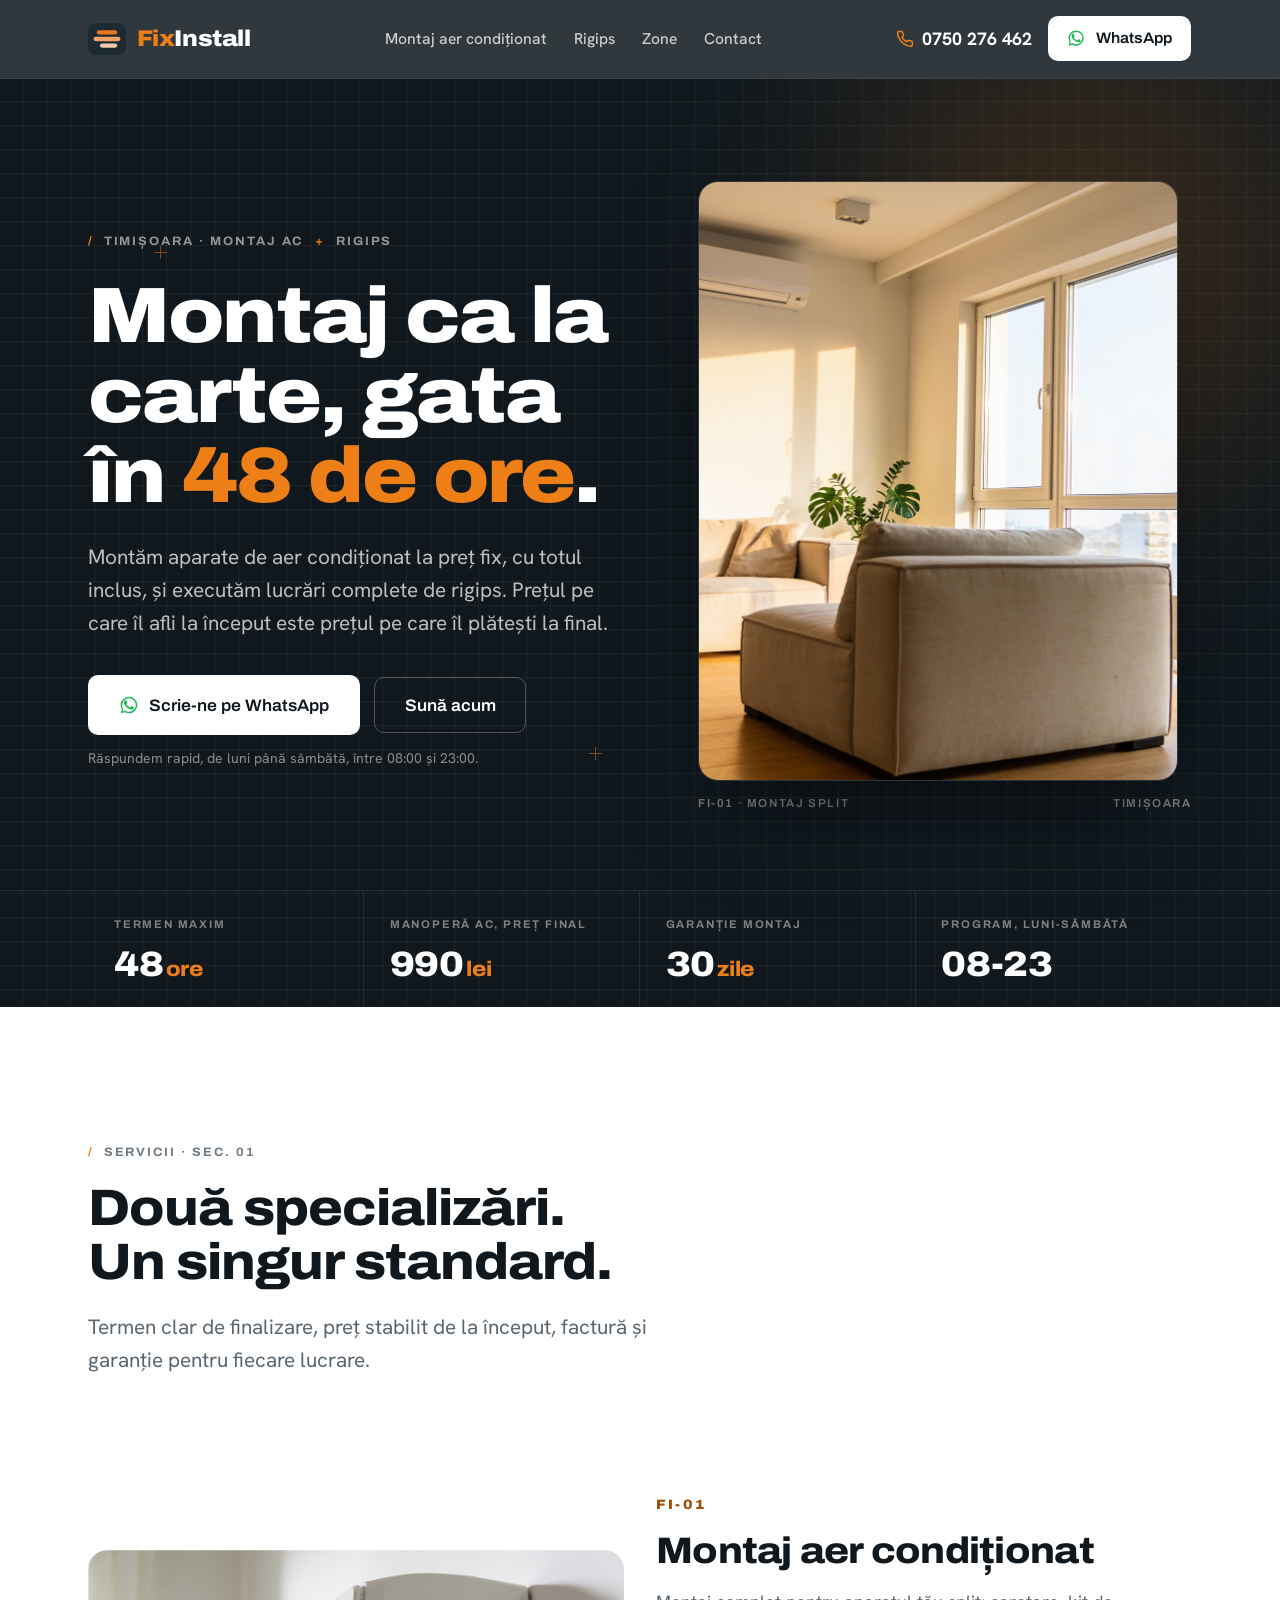
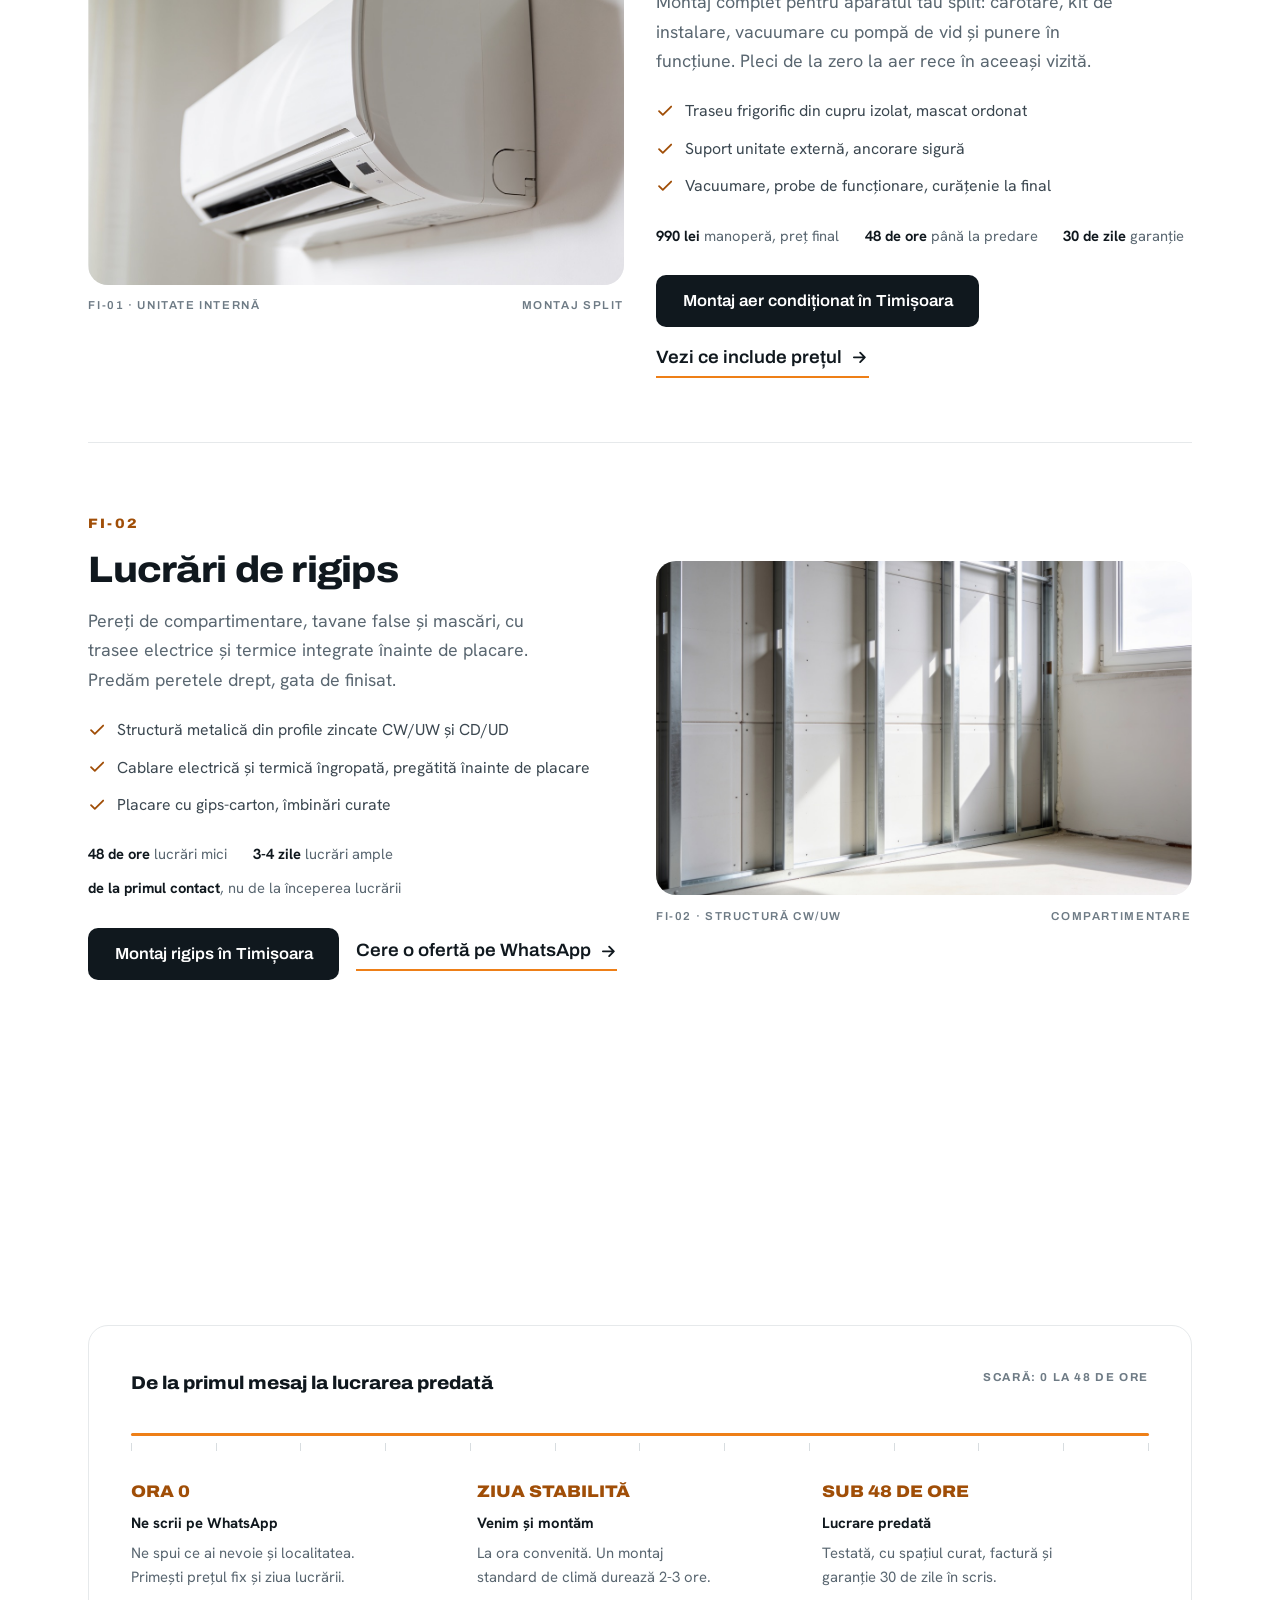
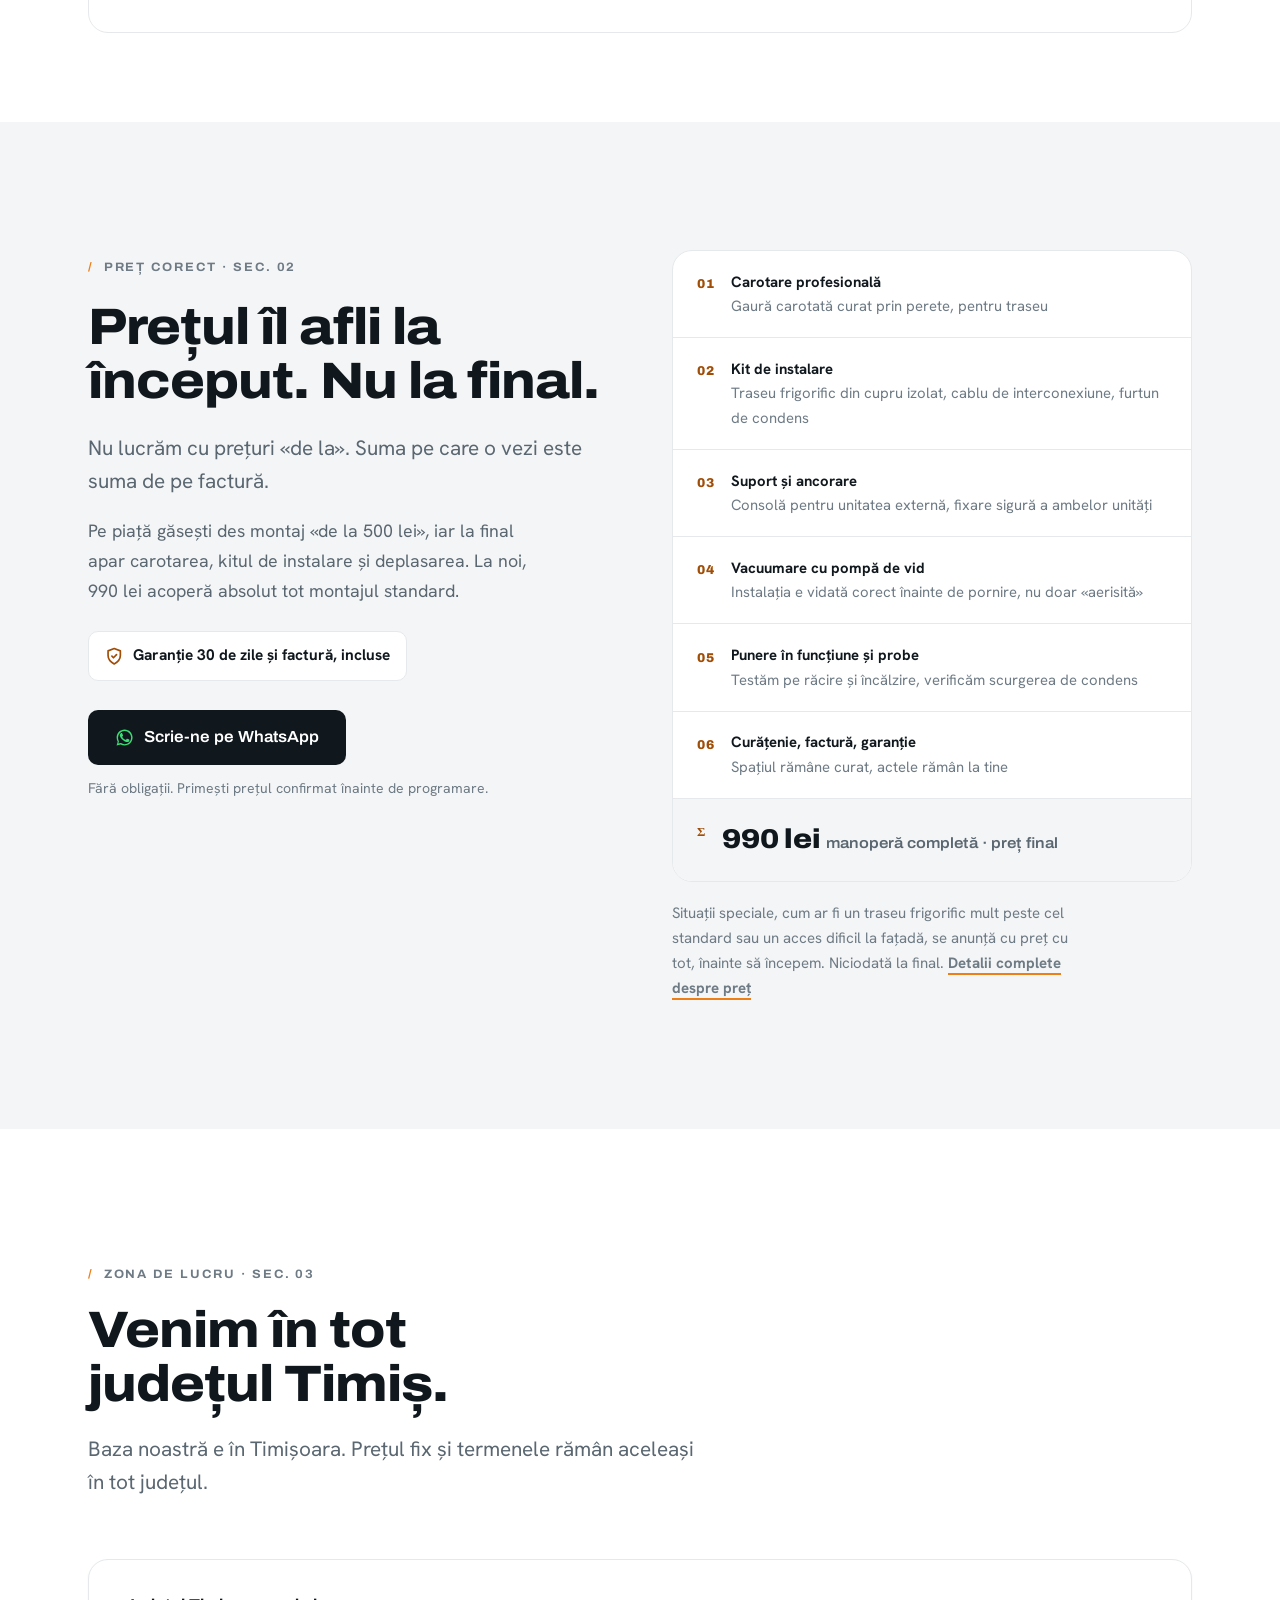
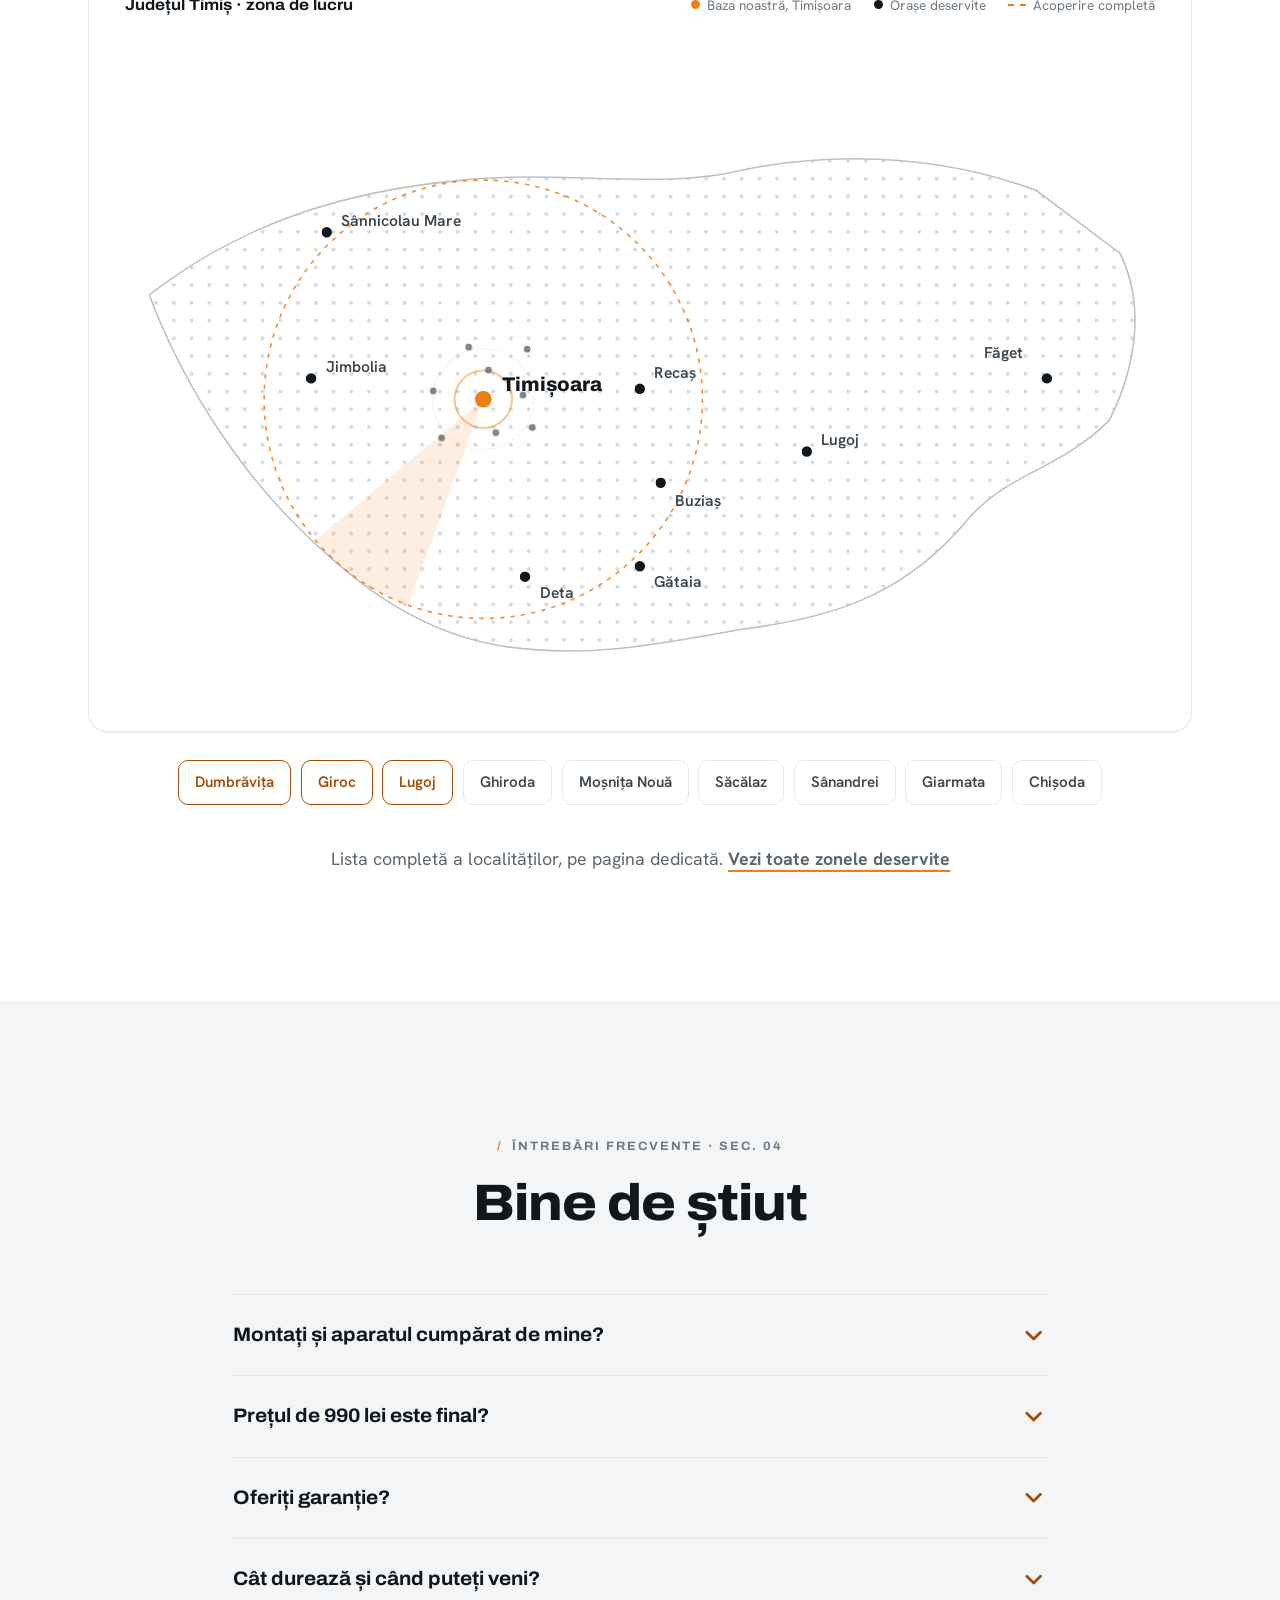
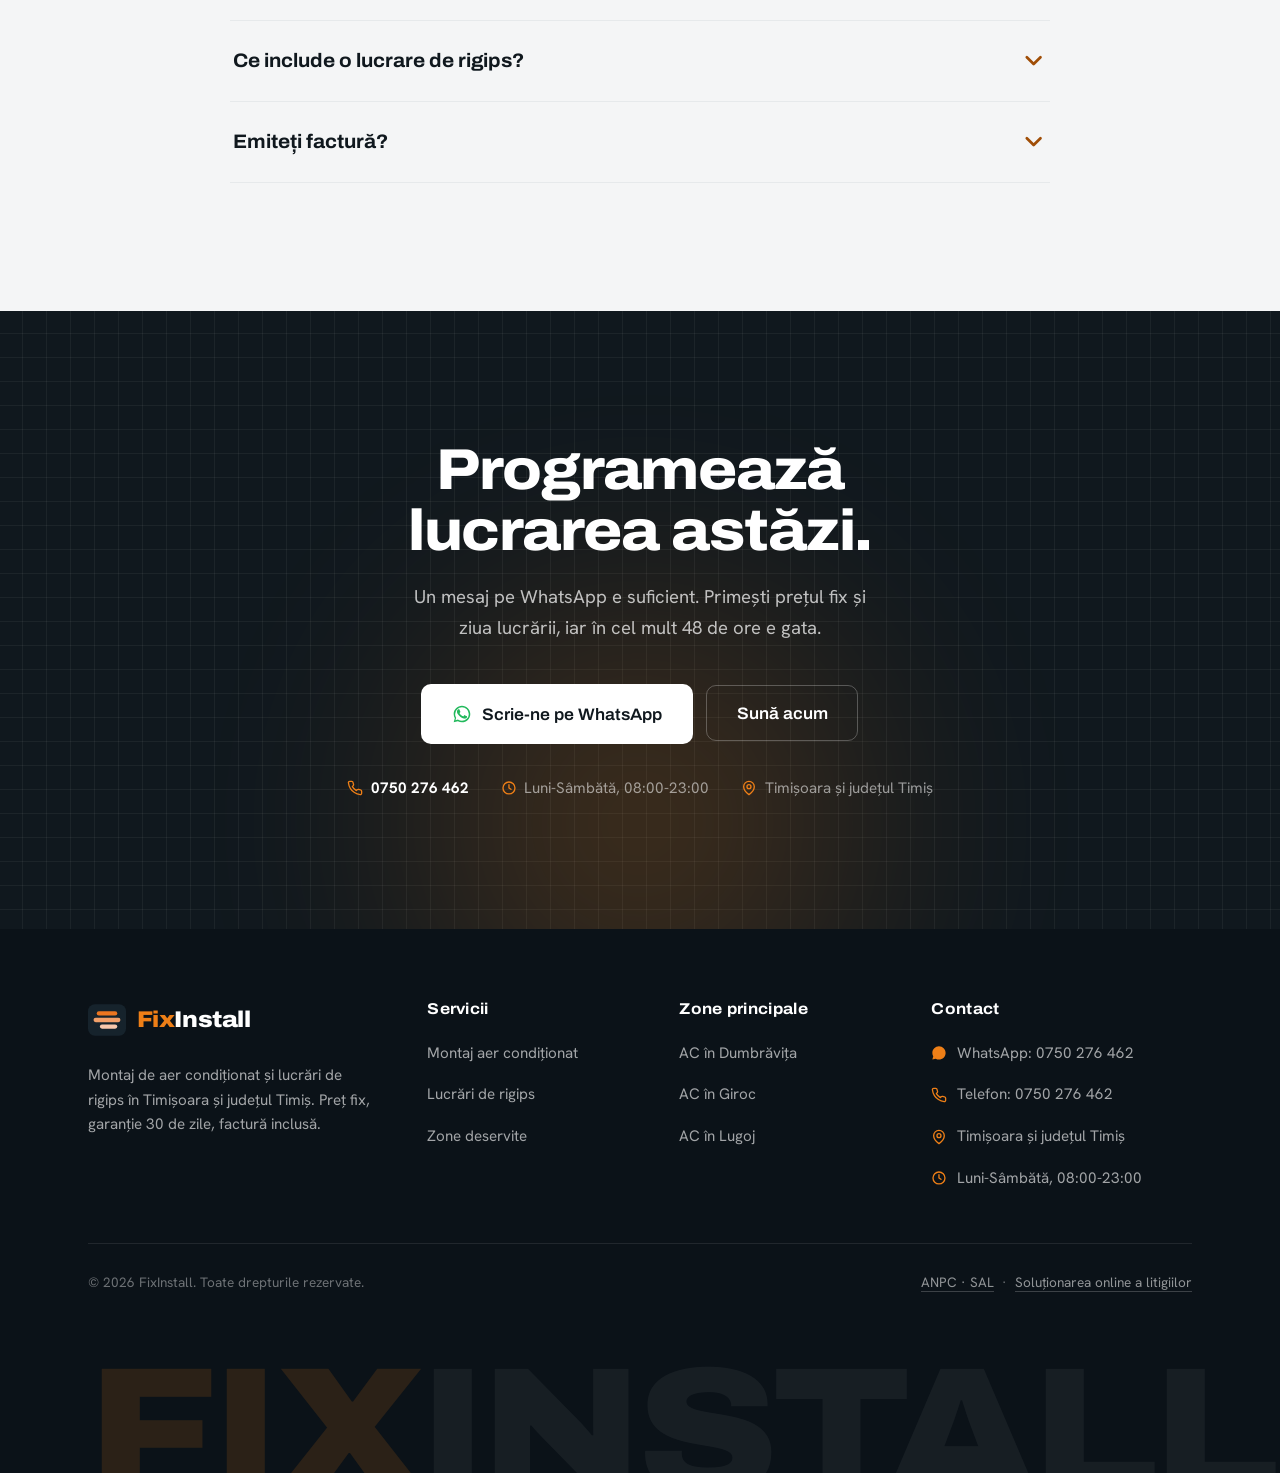
==== index.html @ 9a422647 "FixInstall: site complet multi-pagină Montaj aer condiționat și rigips în Timișoara și județul Timiș" ====
<!doctype html>
<html lang="ro">
<head>
<meta charset="utf-8">
<meta name="viewport" content="width=device-width, initial-scale=1">
<title>FixInstall | Montaj Aer Condiționat și Rigips în Timișoara</title>
<meta name="description" content="FixInstall montează aer condiționat la preț fix de 990 lei, totul inclus, și execută lucrări de rigips în Timișoara și județul Timiș. Lucrare finalizată în 48 de ore, garanție 30 de zile. Scrie-ne pe WhatsApp.">
<meta name="theme-color" content="#10181e">
<link rel="canonical" href="https://fixinstall.ro/">

<meta property="og:type" content="website">
<meta property="og:locale" content="ro_RO">
<meta property="og:site_name" content="FixInstall">
<meta property="og:url" content="https://fixinstall.ro/">
<meta property="og:title" content="Montaj aer condiționat și rigips în Timișoara | Preț fix, gata în 48h">
<meta property="og:description" content="Preț fix fără surprize. Lucrare finalizată în 48 de ore de la primul mesaj. Garanție 30 de zile la montaj, factură inclusă.">
<meta property="og:image" content="https://fixinstall.ro/assets/og.jpg">
<meta property="og:image:width" content="1200">
<meta property="og:image:height" content="630">
<meta name="twitter:card" content="summary_large_image">
<meta name="twitter:image" content="https://fixinstall.ro/assets/og.jpg">

<link rel="icon" href="data:image/svg+xml,%3Csvg xmlns='http://www.w3.org/2000/svg' viewBox='0 0 48 48'%3E%3Crect width='48' height='48' rx='11' fill='%23112028'/%3E%3Crect x='11' y='13' width='26' height='5.6' rx='2.8' fill='%23ec7620'/%3E%3Crect x='7' y='21.2' width='34' height='5.6' rx='2.8' fill='%23f2a06a'/%3E%3Crect x='15' y='29.4' width='22' height='5.6' rx='2.8' fill='%23f8c8ac'/%3E%3C/svg%3E">
<link rel="preconnect" href="https://fonts.googleapis.com">
<link rel="preconnect" href="https://fonts.gstatic.com" crossorigin>
<link href="https://fonts.googleapis.com/css2?family=Archivo:wdth,wght@75..125,400..900&family=Hanken+Grotesk:wght@400;500;600;700&display=swap" rel="stylesheet">
<link rel="stylesheet" href="assets/site.css">
<script type="speculationrules">{"prerender":[{"where":{"href_matches":"/*"},"eagerness":"moderate"}]}</script>
</head>
<body>
<a class="skip" href="#main">Sari la conținut</a>

<header class="header on-dark">
  <div class="wrap nav">
    <a class="brand" href="index.html" aria-label="FixInstall, acasă">
      <svg class="mark" viewBox="0 0 48 40" aria-hidden="true"><rect width="48" height="40" rx="9" fill="#1c2a33"/><rect x="11" y="9" width="26" height="5.4" rx="2.7" fill="#ec7620"/><rect x="7" y="17.3" width="34" height="5.4" rx="2.7" fill="#f2a06a"/><rect x="15" y="25.6" width="22" height="5.4" rx="2.7" fill="#f8c8ac"/></svg>
      <span class="word"><span class="fix">Fix</span><span class="install">Install</span></span>
    </a>
    <nav class="nav-links" aria-label="Navigare principală">
      <a href="montaj-aer-conditionat-timisoara.html">Montaj aer condiționat</a>
      <a href="montaj-rigips-timisoara.html">Rigips</a>
      <a href="zone-deservite.html">Zone</a>
      <a href="contact.html">Contact</a>
    </nav>
    <div class="nav-right">
      <a class="nav-phone" href="tel:+40750276462">
        <svg viewBox="0 0 24 24" fill="none" stroke="currentColor" stroke-width="2" stroke-linecap="round" stroke-linejoin="round" aria-hidden="true"><path d="M22 16.92v3a2 2 0 0 1-2.18 2 19.79 19.79 0 0 1-8.63-3.07 19.5 19.5 0 0 1-6-6 19.79 19.79 0 0 1-3.07-8.67A2 2 0 0 1 4.11 2h3a2 2 0 0 1 2 1.72c.13.96.37 1.9.7 2.81a2 2 0 0 1-.45 2.11L8.09 9.91a16 16 0 0 0 6 6l1.27-1.27a2 2 0 0 1 2.11-.45c.9.33 1.85.57 2.81.7A2 2 0 0 1 22 16.92z"/></svg>
        0750 276 462
      </a>
      <a class="btn btn--inv" href="https://wa.me/40750276462?text=Bun%C4%83%20ziua%21%20A%C8%99%20dori%20o%20programare%20pentru%20un%20montaj." target="_blank" rel="noopener">
        <svg class="wa-ic" viewBox="0 0 24 24" fill="currentColor" aria-hidden="true"><path d="M17.5 14.4c-.3-.15-1.77-.87-2.04-.97-.27-.1-.47-.15-.67.15-.2.3-.77.96-.94 1.16-.17.2-.35.22-.65.07-.3-.15-1.26-.46-2.4-1.48-.9-.8-1.5-1.77-1.67-2.07-.17-.3-.02-.46.13-.61.13-.13.3-.35.45-.52.15-.17.2-.3.3-.5.1-.2.05-.37-.02-.52-.08-.15-.67-1.62-.92-2.22-.24-.58-.49-.5-.67-.51l-.57-.01c-.2 0-.52.07-.79.37-.27.3-1.04 1.02-1.04 2.48 0 1.46 1.07 2.88 1.22 3.08.15.2 2.1 3.2 5.08 4.49.71.3 1.26.49 1.69.63.71.22 1.36.19 1.87.12.57-.09 1.77-.72 2.02-1.42.25-.7.25-1.29.17-1.42-.07-.13-.27-.2-.57-.35z"/><path d="M12 2C6.48 2 2 6.48 2 12c0 1.85.5 3.58 1.38 5.07L2 22l5.05-1.33A9.96 9.96 0 0 0 12 22c5.52 0 10-4.48 10-10S17.52 2 12 2zm0 18.2c-1.66 0-3.2-.5-4.49-1.35l-.32-.2-2.99.78.8-2.92-.21-.34A8.16 8.16 0 0 1 3.8 12 8.2 8.2 0 1 1 12 20.2z"/></svg>
        WhatsApp
      </a>
      <button class="menu-btn" id="menuBtn" aria-label="Deschide meniul" aria-expanded="false" aria-controls="mobileMenu">
        <svg viewBox="0 0 24 24" fill="none" stroke="currentColor" stroke-width="2" stroke-linecap="round" aria-hidden="true"><path d="M3 6h18M3 12h18M3 18h18"/></svg>
      </button>
    </div>
  </div>
</header>

<div class="scrim" id="scrim"></div>
<aside class="mobile-menu on-dark" id="mobileMenu" aria-label="Meniu">
  <div class="mm-head">
    <span class="brand"><span class="word"><span class="fix">Fix</span><span class="install">Install</span></span></span>
    <button class="menu-btn" id="menuClose" aria-label="Închide meniul">
      <svg viewBox="0 0 24 24" fill="none" stroke="currentColor" stroke-width="2" stroke-linecap="round" aria-hidden="true"><path d="M18 6 6 18M6 6l12 12"/></svg>
    </button>
  </div>
  <a class="mm-link active" href="index.html">Acasă</a>
  <a class="mm-link" href="montaj-aer-conditionat-timisoara.html">Montaj aer condiționat</a>
  <a class="mm-link" href="montaj-rigips-timisoara.html">Lucrări de rigips</a>
  <a class="mm-link" href="zone-deservite.html">Zone deservite</a>
  <a class="mm-link" href="contact.html">Contact</a>
  <a class="btn btn--inv" href="https://wa.me/40750276462?text=Bun%C4%83%20ziua%21%20A%C8%99%20dori%20o%20programare%20pentru%20un%20montaj." target="_blank" rel="noopener">Scrie-ne pe WhatsApp</a>
  <a class="btn btn--line-inv" href="tel:+40750276462">Sună: 0750 276 462</a>
</aside>

<main id="main" tabindex="-1">

<!-- ============================== HERO ============================== -->
<section class="hero on-dark">
  <div class="grid-bg" aria-hidden="true"></div>
  <div class="crosshairs" aria-hidden="true">
    <span style="left:12%;top:18%"></span>
    <span style="left:46%;top:72%"></span>
    <span style="right:8%;top:30%"></span>
  </div>
  <div class="glow" aria-hidden="true"></div>

  <div class="wrap hero-grid">
    <div class="hero-copy stagger">
      <span class="tag rv">Timișoara · montaj AC <b>+</b> rigips</span>
      <h1 class="h-display rv">Montaj ca la carte, gata în <span class="u">48 de ore</span>.</h1>
      <p class="lede rv">Montăm aparate de aer condiționat la preț fix, cu totul inclus, și executăm lucrări complete de rigips. Prețul pe care îl afli la început este prețul pe care îl plătești la final.</p>
      <div class="btnrow rv">
        <span style="display:inline-block">
          <a class="btn btn--inv btn--lg magnet" href="https://wa.me/40750276462?text=Bun%C4%83%20ziua%21%20A%C8%99%20dori%20o%20programare%20pentru%20un%20montaj." target="_blank" rel="noopener">
            <svg class="wa-ic" viewBox="0 0 24 24" fill="currentColor" aria-hidden="true"><path d="M17.5 14.4c-.3-.15-1.77-.87-2.04-.97-.27-.1-.47-.15-.67.15-.2.3-.77.96-.94 1.16-.17.2-.35.22-.65.07-.3-.15-1.26-.46-2.4-1.48-.9-.8-1.5-1.77-1.67-2.07-.17-.3-.02-.46.13-.61.13-.13.3-.35.45-.52.15-.17.2-.3.3-.5.1-.2.05-.37-.02-.52-.08-.15-.67-1.62-.92-2.22-.24-.58-.49-.5-.67-.51l-.57-.01c-.2 0-.52.07-.79.37-.27.3-1.04 1.02-1.04 2.48 0 1.46 1.07 2.88 1.22 3.08.15.2 2.1 3.2 5.08 4.49.71.3 1.26.49 1.69.63.71.22 1.36.19 1.87.12.57-.09 1.77-.72 2.02-1.42.25-.7.25-1.29.17-1.42-.07-.13-.27-.2-.57-.35z"/><path d="M12 2C6.48 2 2 6.48 2 12c0 1.85.5 3.58 1.38 5.07L2 22l5.05-1.33A9.96 9.96 0 0 0 12 22c5.52 0 10-4.48 10-10S17.52 2 12 2zm0 18.2c-1.66 0-3.2-.5-4.49-1.35l-.32-.2-2.99.78.8-2.92-.21-.34A8.16 8.16 0 0 1 3.8 12 8.2 8.2 0 1 1 12 20.2z"/></svg>
            Scrie-ne pe WhatsApp
          </a>
        </span>
        <a class="btn btn--line-inv btn--lg" href="tel:+40750276462">Sună acum</a>
      </div>
      <p class="btn-note rv">Răspundem rapid, de luni până sâmbătă, între 08:00 și 23:00.</p>
    </div>

    <div class="hero-media rv" data-d="2">
      <div class="frame ticks"><span class="tk"></span>
        <img src="assets/hero.jpg" width="1800" height="1200" alt="Aer condiționat montat curat pe peretele unui living luminos și modern" fetchpriority="high">
      </div>
      <div class="caption" aria-hidden="true"><span>FI-01 · Montaj split</span><span>Timișoara</span></div>
    </div>
  </div>

  <div class="specbar">
    <div class="wrap cells">
      <div class="cell"><span class="k">Termen maxim</span><span class="v"><span data-count="48">0</span><em>ore</em></span></div>
      <div class="cell"><span class="k">Manoperă AC, preț final</span><span class="v"><span data-count="990">0</span><em>lei</em></span></div>
      <div class="cell"><span class="k">Garanție montaj</span><span class="v"><span data-count="30">0</span><em>zile</em></span></div>
      <div class="cell"><span class="k">Program, luni-sâmbătă</span><span class="v">08-23</span></div>
    </div>
  </div>
</section>

<!-- ============================== SERVICII ============================== -->
<section class="section" id="servicii">
  <div class="wrap">
    <div class="head rv">
      <span class="tag">Servicii · sec. 01</span>
      <h2 class="h-section">Două specializări. Un singur standard.</h2>
      <p class="lede">Termen clar de finalizare, preț stabilit de la început, factură și garanție pentru fiecare lucrare.</p>
    </div>

    <div class="svc-row" style="margin-top:clamp(2rem,4vw,3rem)">
      <div class="media rv">
        <div class="ph wipe"><img src="assets/ac-indoor.jpg" width="1200" height="750" alt="Unitate internă de aer condiționat montată drept pe un perete alb" loading="lazy"></div>
        <div class="caption" aria-hidden="true"><span>FI-01 · Unitate internă</span><span>Montaj split</span></div>
      </div>
      <div class="body rv" data-d="1">
        <span class="code">FI-01</span>
        <h3>Montaj aer condiționat</h3>
        <p class="desc">Montaj complet pentru aparatul tău split: carotare, kit de instalare, vacuumare cu pompă de vid și punere în funcțiune. Pleci de la zero la aer rece în aceeași vizită.</p>
        <ul>
          <li><svg viewBox="0 0 24 24" fill="none" stroke="currentColor" stroke-width="2.4" stroke-linecap="round" stroke-linejoin="round" aria-hidden="true"><path d="M20 6 9 17l-5-5"/></svg>Traseu frigorific din cupru izolat, mascat ordonat</li>
          <li><svg viewBox="0 0 24 24" fill="none" stroke="currentColor" stroke-width="2.4" stroke-linecap="round" stroke-linejoin="round" aria-hidden="true"><path d="M20 6 9 17l-5-5"/></svg>Suport unitate externă, ancorare sigură</li>
          <li><svg viewBox="0 0 24 24" fill="none" stroke="currentColor" stroke-width="2.4" stroke-linecap="round" stroke-linejoin="round" aria-hidden="true"><path d="M20 6 9 17l-5-5"/></svg>Vacuumare, probe de funcționare, curățenie la final</li>
        </ul>
        <div class="meta-line"><span><b>990 lei</b> manoperă, preț final</span><span><b>48 de ore</b> până la predare</span><span><b>30 de zile</b> garanție</span></div>
        <div class="actions">
          <a class="btn btn--main" href="montaj-aer-conditionat-timisoara.html">Montaj aer condiționat în Timișoara</a>
          <a class="link-more" href="montaj-aer-conditionat-timisoara.html#pret">Vezi ce include prețul <svg viewBox="0 0 24 24" fill="none" stroke="currentColor" stroke-width="2.4" stroke-linecap="round" stroke-linejoin="round" aria-hidden="true"><path d="M5 12h14M13 6l6 6-6 6"/></svg></a>
        </div>
      </div>
    </div>

    <div class="svc-row rev">
      <div class="media rv">
        <div class="ph wipe"><img src="assets/rigips.jpg" width="1200" height="750" alt="Structură metalică de rigips cu plăci de gips-carton montate într-o cameră luminoasă" loading="lazy"></div>
        <div class="caption" aria-hidden="true"><span>FI-02 · Structură CW/UW</span><span>Compartimentare</span></div>
      </div>
      <div class="body rv" data-d="1">
        <span class="code">FI-02</span>
        <h3>Lucrări de rigips</h3>
        <p class="desc">Pereți de compartimentare, tavane false și mascări, cu trasee electrice și termice integrate înainte de placare. Predăm peretele drept, gata de finisat.</p>
        <ul>
          <li><svg viewBox="0 0 24 24" fill="none" stroke="currentColor" stroke-width="2.4" stroke-linecap="round" stroke-linejoin="round" aria-hidden="true"><path d="M20 6 9 17l-5-5"/></svg>Structură metalică din profile zincate CW/UW și CD/UD</li>
          <li><svg viewBox="0 0 24 24" fill="none" stroke="currentColor" stroke-width="2.4" stroke-linecap="round" stroke-linejoin="round" aria-hidden="true"><path d="M20 6 9 17l-5-5"/></svg>Cablare electrică și termică îngropată, pregătită înainte de placare</li>
          <li><svg viewBox="0 0 24 24" fill="none" stroke="currentColor" stroke-width="2.4" stroke-linecap="round" stroke-linejoin="round" aria-hidden="true"><path d="M20 6 9 17l-5-5"/></svg>Placare cu gips-carton, îmbinări curate</li>
        </ul>
        <div class="meta-line"><span><b>48 de ore</b> lucrări mici</span><span><b>3-4 zile</b> lucrări ample</span><span><b>de la primul contact</b>, nu de la începerea lucrării</span></div>
        <div class="actions">
          <a class="btn btn--main" href="montaj-rigips-timisoara.html">Montaj rigips în Timișoara</a>
          <a class="link-more" href="https://wa.me/40750276462?text=Bun%C4%83%20ziua%21%20A%C8%99%20dori%20o%20ofert%C4%83%20pentru%20o%20lucrare%20de%20rigips." target="_blank" rel="noopener">Cere o ofertă pe WhatsApp <svg viewBox="0 0 24 24" fill="none" stroke="currentColor" stroke-width="2.4" stroke-linecap="round" stroke-linejoin="round" aria-hidden="true"><path d="M5 12h14M13 6l6 6-6 6"/></svg></a>
        </div>
      </div>
    </div>
  </div>
</section>

<!-- ============================== TIMELINE 48H ============================== -->
<section class="section--sm" aria-label="Cronologia lucrării">
  <div class="wrap">
    <div class="tl">
      <div class="tl-head">
        <span class="tl-title">De la primul mesaj la lucrarea predată</span>
        <span class="tl-unit">Scară: 0 la 48 de ore</span>
      </div>
      <div class="scale" aria-hidden="true"><i></i></div>
      <div class="ticksrow" aria-hidden="true">
        <span></span><span></span><span></span><span></span><span></span><span></span><span></span><span></span><span></span><span></span><span></span><span></span><span></span>
      </div>
      <div class="nodes">
        <div class="node"><span class="t num-tab">ORA 0</span><p class="n">Ne scrii pe WhatsApp</p><p>Ne spui ce ai nevoie și localitatea. Primești prețul fix și ziua lucrării.</p></div>
        <div class="node"><span class="t">ZIUA STABILITĂ</span><p class="n">Venim și montăm</p><p>La ora convenită. Un montaj standard de climă durează 2-3 ore.</p></div>
        <div class="node"><span class="t num-tab">SUB 48 DE ORE</span><p class="n">Lucrare predată</p><p>Testată, cu spațiul curat, factură și garanție 30 de zile în scris.</p></div>
      </div>
    </div>
  </div>
</section>

<!-- ============================== PREȚ CORECT ============================== -->
<section class="section" id="pret" style="background:var(--concrete)">
  <div class="wrap value-grid">
    <div class="value-copy stagger">
      <span class="tag rv">Preț corect · sec. 02</span>
      <h2 class="h-section rv" style="margin-top:1.25rem">Prețul îl afli la început. Nu la final.</h2>
      <p class="lede rv" style="margin-top:1.4rem">Nu lucrăm cu prețuri «de la». Suma pe care o vezi este suma de pe factură.</p>
      <p class="rv" style="margin-top:1.2rem;color:var(--slate);max-width:46ch">Pe piață găsești des montaj «de la 500 lei», iar la final apar carotarea, kitul de instalare și deplasarea. La noi, 990 lei acoperă absolut tot montajul standard.</p>
      <div class="rv" style="margin-top:1.6rem"><span class="guarantee-chip"><svg viewBox="0 0 24 24" fill="none" stroke="currentColor" stroke-width="2.2" stroke-linecap="round" stroke-linejoin="round" aria-hidden="true"><path d="M12 2 4 5v6c0 5 3.4 8.5 8 11 4.6-2.5 8-6 8-11V5z"/><path d="m9 12 2 2 4-4"/></svg>Garanție 30 de zile și factură, incluse</span></div>
      <div class="rv" style="margin-top:1.8rem">
        <a class="btn btn--main" href="https://wa.me/40750276462?text=Bun%C4%83%20ziua%21%20A%C8%99%20dori%20un%20montaj%20de%20aer%20condi%C8%9Bionat%20la%20pre%C8%9B%20fix." target="_blank" rel="noopener">
          <svg class="wa-ic" viewBox="0 0 24 24" fill="currentColor" aria-hidden="true"><path d="M17.5 14.4c-.3-.15-1.77-.87-2.04-.97-.27-.1-.47-.15-.67.15-.2.3-.77.96-.94 1.16-.17.2-.35.22-.65.07-.3-.15-1.26-.46-2.4-1.48-.9-.8-1.5-1.77-1.67-2.07-.17-.3-.02-.46.13-.61.13-.13.3-.35.45-.52.15-.17.2-.3.3-.5.1-.2.05-.37-.02-.52-.08-.15-.67-1.62-.92-2.22-.24-.58-.49-.5-.67-.51l-.57-.01c-.2 0-.52.07-.79.37-.27.3-1.04 1.02-1.04 2.48 0 1.46 1.07 2.88 1.22 3.08.15.2 2.1 3.2 5.08 4.49.71.3 1.26.49 1.69.63.71.22 1.36.19 1.87.12.57-.09 1.77-.72 2.02-1.42.25-.7.25-1.29.17-1.42-.07-.13-.27-.2-.57-.35z"/><path d="M12 2C6.48 2 2 6.48 2 12c0 1.85.5 3.58 1.38 5.07L2 22l5.05-1.33A9.96 9.96 0 0 0 12 22c5.52 0 10-4.48 10-10S17.52 2 12 2zm0 18.2c-1.66 0-3.2-.5-4.49-1.35l-.32-.2-2.99.78.8-2.92-.21-.34A8.16 8.16 0 0 1 3.8 12 8.2 8.2 0 1 1 12 20.2z"/></svg>
          Scrie-ne pe WhatsApp
        </a>
      </div>
      <p class="btn-note rv">Fără obligații. Primești prețul confirmat înainte de programare.</p>
    </div>

    <div class="rv" data-d="1">
      <div class="spec-list">
        <div class="si"><span class="no">01</span><span><b>Carotare profesională</b><span>Gaură carotată curat prin perete, pentru traseu</span></span></div>
        <div class="si"><span class="no">02</span><span><b>Kit de instalare</b><span>Traseu frigorific din cupru izolat, cablu de interconexiune, furtun de condens</span></span></div>
        <div class="si"><span class="no">03</span><span><b>Suport și ancorare</b><span>Consolă pentru unitatea externă, fixare sigură a ambelor unități</span></span></div>
        <div class="si"><span class="no">04</span><span><b>Vacuumare cu pompă de vid</b><span>Instalația e vidată corect înainte de pornire, nu doar «aerisită»</span></span></div>
        <div class="si"><span class="no">05</span><span><b>Punere în funcțiune și probe</b><span>Testăm pe răcire și încălzire, verificăm scurgerea de condens</span></span></div>
        <div class="si"><span class="no">06</span><span><b>Curățenie, factură, garanție</b><span>Spațiul rămâne curat, actele rămân la tine</span></span></div>
        <div class="si total"><span class="no">Σ</span><span><span class="amount num-tab">990 lei <small>manoperă completă · preț final</small></span></span></div>
      </div>
      <p class="price-note">Situații speciale, cum ar fi un traseu frigorific mult peste cel standard sau un acces dificil la fațadă, se anunță cu preț cu tot, înainte să începem. Niciodată la final. <a class="text-link" href="montaj-aer-conditionat-timisoara.html#pret">Detalii complete despre preț</a></p>
    </div>
  </div>
</section>

<!-- ============================== HARTA ============================== -->
<section class="section" id="zone">
  <div class="wrap">
    <div class="head rv">
      <span class="tag">Zona de lucru · sec. 03</span>
      <h2 class="h-section">Venim în tot județul Timiș.</h2>
      <p class="lede">Baza noastră e în Timișoara. Prețul fix și termenele rămân aceleași în tot județul.</p>
    </div>

    <div class="mapcard">
      <div class="map-head">
        <span class="map-title">Județul Timiș · zona de lucru</span>
        <div class="map-legend">
          <span><i class="l-hq"></i>Baza noastră, Timișoara</span>
          <span><i class="l-city"></i>Orașe deservite</span>
          <span><i class="l-radius"></i>Acoperire completă</span>
        </div>
      </div>
      <svg class="mapviz" viewBox="0 0 1000 640" role="img" aria-label="Harta județului Timiș cu zona de acoperire FixInstall: Timișoara și toate orașele din județ">
        <defs>
          <pattern id="dotp" width="17" height="17" patternUnits="userSpaceOnUse">
            <circle cx="2.5" cy="2.5" r="1.9" fill="#d3d9dc"/>
          </pattern>
          <clipPath id="county">
            <path d="M 30 250 C 120 180, 220 150, 330 140 C 430 130, 520 150, 600 130 C 700 110, 800 120, 880 150 L 960 210 C 985 260, 975 320, 950 370 C 900 420, 850 420, 810 470 C 750 540, 680 560, 600 570 C 520 585, 440 600, 360 585 C 280 570, 220 520, 170 470 C 110 410, 60 330, 30 250 Z"/>
          </clipPath>
        </defs>
        <g clip-path="url(#county)">
          <rect x="0" y="0" width="1000" height="640" fill="url(#dotp)"/>
          <g class="anim" opacity=".13">
            <path d="M350,350 L560,350 A210,210 0 0 1 531.9,455 Z" fill="#ee7f17">
              <animateTransform attributeName="transform" type="rotate" from="0 350 350" to="360 350 350" dur="9s" repeatCount="indefinite"/>
            </path>
          </g>
        </g>
        <path class="county-line" pathLength="1" d="M 30 250 C 120 180, 220 150, 330 140 C 430 130, 520 150, 600 130 C 700 110, 800 120, 880 150 L 960 210 C 985 260, 975 320, 950 370 C 900 420, 850 420, 810 470 C 750 540, 680 560, 600 570 C 520 585, 440 600, 360 585 C 280 570, 220 520, 170 470 C 110 410, 60 330, 30 250 Z" fill="none" stroke="#b9c2c7" stroke-width="1.5"/>
        <circle cx="350" cy="350" r="210" fill="none" stroke="#ee7f17" stroke-width="1.6" stroke-dasharray="3 7" stroke-linecap="round" opacity=".85"/>
        <circle class="anim" cx="350" cy="350" r="12" fill="none" stroke="#ee7f17" stroke-width="2">
          <animate attributeName="r" values="10;52" dur="3s" repeatCount="indefinite"/>
          <animate attributeName="opacity" values=".75;0" dur="3s" repeatCount="indefinite"/>
        </circle>
        <circle class="anim" cx="350" cy="350" r="12" fill="none" stroke="#ee7f17" stroke-width="2">
          <animate attributeName="r" values="10;52" dur="3s" begin="1.5s" repeatCount="indefinite"/>
          <animate attributeName="opacity" values=".75;0" dur="3s" begin="1.5s" repeatCount="indefinite"/>
        </circle>
        <g class="city" style="animation-delay:.2s"><circle cx="350" cy="350" r="8" fill="#ee7f17"/><text x="368" y="342" font-family="Archivo" font-weight="800" font-size="19" fill="#10181e">Timișoara</text></g>
        <g font-family="Hanken Grotesk" font-weight="600" font-size="15" fill="#3b4750">
          <g class="city" style="animation-delay:.45s"><circle cx="200" cy="190" r="5" fill="#10181e"/><text x="214" y="184">Sânnicolau Mare</text></g>
          <g class="city" style="animation-delay:.55s"><circle cx="185" cy="330" r="5" fill="#10181e"/><text x="199" y="324">Jimbolia</text></g>
          <g class="city" style="animation-delay:.65s"><circle cx="660" cy="400" r="5" fill="#10181e"/><text x="674" y="394">Lugoj</text></g>
          <g class="city" style="animation-delay:.75s"><circle cx="520" cy="430" r="5" fill="#10181e"/><text x="534" y="452">Buziaș</text></g>
          <g class="city" style="animation-delay:.85s"><circle cx="890" cy="330" r="5" fill="#10181e"/><text x="830" y="310">Făget</text></g>
          <g class="city" style="animation-delay:.95s"><circle cx="390" cy="520" r="5" fill="#10181e"/><text x="404" y="540">Deta</text></g>
          <g class="city" style="animation-delay:1.05s"><circle cx="500" cy="340" r="5" fill="#10181e"/><text x="514" y="330">Recaș</text></g>
          <g class="city" style="animation-delay:1.15s"><circle cx="500" cy="510" r="5" fill="#10181e"/><text x="514" y="530">Gătaia</text></g>
        </g>
        <g fill="#5a6771" opacity=".8">
          <circle class="city" style="animation-delay:1.2s" cx="355" cy="322" r="3.2"/><circle class="city" style="animation-delay:1.25s" cx="362" cy="382" r="3.2"/><circle class="city" style="animation-delay:1.3s" cx="302" cy="342" r="3.2"/><circle class="city" style="animation-delay:1.35s" cx="388" cy="346" r="3.2"/><circle class="city" style="animation-delay:1.4s" cx="397" cy="377" r="3.2"/><circle class="city" style="animation-delay:1.45s" cx="336" cy="300" r="3.2"/><circle class="city" style="animation-delay:1.5s" cx="392" cy="302" r="3.2"/><circle class="city" style="animation-delay:1.55s" cx="310" cy="387" r="3.2"/>
        </g>
      </svg>
    </div>

    <div class="zone-tags rv" style="margin-top:1.8rem;justify-content:center">
      <a href="montaj-aer-conditionat-dumbravita.html">Dumbrăvița</a>
      <a href="montaj-aer-conditionat-giroc.html">Giroc</a>
      <a href="montaj-aer-conditionat-lugoj.html">Lugoj</a>
      <span>Ghiroda</span><span>Moșnița Nouă</span><span>Săcălaz</span><span>Sânandrei</span><span>Giarmata</span><span>Chișoda</span>
    </div>
    <p class="cover-note rv">Lista completă a localităților, pe pagina dedicată. <a class="text-link" href="zone-deservite.html">Vezi toate zonele deservite</a></p>
  </div>
</section>

<!-- ============================== FAQ ============================== -->
<section class="section" id="intrebari" style="background:var(--concrete)">
  <div class="wrap">
    <div class="head center rv">
      <span class="tag">Întrebări frecvente · sec. 04</span>
      <h2 class="h-section">Bine de știut</h2>
    </div>
    <div class="faq-list">
      <details class="faq rv">
        <summary>Montați și aparatul cumpărat de mine?<svg class="chev" viewBox="0 0 24 24" fill="none" stroke="currentColor" stroke-width="2.4" stroke-linecap="round" stroke-linejoin="round" aria-hidden="true"><path d="m6 9 6 6 6-6"/></svg></summary>
        <div class="ans"><p>Da. Cei 990 lei sunt manopera, așa că montăm aparatul tău split indiferent de unde l-ai cumpărat. Montajul făcut de o firmă, cu factură, îți păstrează și garanția producătorului pentru aparat.</p></div>
      </details>
      <details class="faq rv">
        <summary>Prețul de 990 lei este final?<svg class="chev" viewBox="0 0 24 24" fill="none" stroke="currentColor" stroke-width="2.4" stroke-linecap="round" stroke-linejoin="round" aria-hidden="true"><path d="m6 9 6 6 6-6"/></svg></summary>
        <div class="ans"><p>Da. Pentru un montaj standard, 990 lei acoperă toată manopera, cu factură și garanție incluse. Dacă situația e specială, de exemplu un traseu mult peste cel standard sau un acces dificil, afli prețul actualizat înainte să începem, nu la final.</p></div>
      </details>
      <details class="faq rv">
        <summary>Oferiți garanție?<svg class="chev" viewBox="0 0 24 24" fill="none" stroke="currentColor" stroke-width="2.4" stroke-linecap="round" stroke-linejoin="round" aria-hidden="true"><path d="m6 9 6 6 6-6"/></svg></summary>
        <div class="ans"><p>Da, 30 de zile garanție la manopera de montaj, în scris. Dacă apare o problemă legată de montaj în acest interval, revenim și o rezolvăm fără costuri. Aparatul își păstrează separat garanția producătorului.</p></div>
      </details>
      <details class="faq rv">
        <summary>Cât durează și când puteți veni?<svg class="chev" viewBox="0 0 24 24" fill="none" stroke="currentColor" stroke-width="2.4" stroke-linecap="round" stroke-linejoin="round" aria-hidden="true"><path d="m6 9 6 6 6-6"/></svg></summary>
        <div class="ans"><p>Montajul standard durează 2-3 ore, iar lucrarea este finalizată în cel mult 48 de ore de la primul mesaj. Lucrăm de luni până sâmbătă, între 08:00 și 23:00.</p></div>
      </details>
      <details class="faq rv">
        <summary>Ce include o lucrare de rigips?<svg class="chev" viewBox="0 0 24 24" fill="none" stroke="currentColor" stroke-width="2.4" stroke-linecap="round" stroke-linejoin="round" aria-hidden="true"><path d="m6 9 6 6 6-6"/></svg></summary>
        <div class="ans"><p>Structura metalică din profile zincate, cablarea electrică și termică integrată în perete și placarea cu gips-carton. Lucrările mici sunt gata în 48 de ore de la primul contact, cele ample în 3-4 zile. Detalii pe <a class="text-link" href="montaj-rigips-timisoara.html">pagina de rigips</a>.</p></div>
      </details>
      <details class="faq rv">
        <summary>Emiteți factură?<svg class="chev" viewBox="0 0 24 24" fill="none" stroke="currentColor" stroke-width="2.4" stroke-linecap="round" stroke-linejoin="round" aria-hidden="true"><path d="m6 9 6 6 6-6"/></svg></summary>
        <div class="ans"><p>Întotdeauna. Fiecare lucrare vine cu factură. Ai acte, ai garanție, ai liniște.</p></div>
      </details>
    </div>
  </div>
</section>

<!-- ============================== CTA FINAL ============================== -->
<section class="section cta-final on-dark" id="contact">
  <div class="grid-bg" aria-hidden="true"></div>
  <div class="glow" aria-hidden="true"></div>
  <div class="wrap">
    <h2 class="rv">Programează lucrarea astăzi.</h2>
    <p class="rv">Un mesaj pe WhatsApp e suficient. Primești prețul fix și ziua lucrării, iar în cel mult 48 de ore e gata.</p>
    <div class="btnrow rv">
      <a class="btn btn--inv btn--lg" href="https://wa.me/40750276462?text=Bun%C4%83%20ziua%21%20A%C8%99%20dori%20o%20programare%20pentru%20un%20montaj." target="_blank" rel="noopener">
        <svg class="wa-ic" viewBox="0 0 24 24" fill="currentColor" aria-hidden="true"><path d="M17.5 14.4c-.3-.15-1.77-.87-2.04-.97-.27-.1-.47-.15-.67.15-.2.3-.77.96-.94 1.16-.17.2-.35.22-.65.07-.3-.15-1.26-.46-2.4-1.48-.9-.8-1.5-1.77-1.67-2.07-.17-.3-.02-.46.13-.61.13-.13.3-.35.45-.52.15-.17.2-.3.3-.5.1-.2.05-.37-.02-.52-.08-.15-.67-1.62-.92-2.22-.24-.58-.49-.5-.67-.51l-.57-.01c-.2 0-.52.07-.79.37-.27.3-1.04 1.02-1.04 2.48 0 1.46 1.07 2.88 1.22 3.08.15.2 2.1 3.2 5.08 4.49.71.3 1.26.49 1.69.63.71.22 1.36.19 1.87.12.57-.09 1.77-.72 2.02-1.42.25-.7.25-1.29.17-1.42-.07-.13-.27-.2-.57-.35z"/><path d="M12 2C6.48 2 2 6.48 2 12c0 1.85.5 3.58 1.38 5.07L2 22l5.05-1.33A9.96 9.96 0 0 0 12 22c5.52 0 10-4.48 10-10S17.52 2 12 2zm0 18.2c-1.66 0-3.2-.5-4.49-1.35l-.32-.2-2.99.78.8-2.92-.21-.34A8.16 8.16 0 0 1 3.8 12 8.2 8.2 0 1 1 12 20.2z"/></svg>
        Scrie-ne pe WhatsApp
      </a>
      <a class="btn btn--line-inv btn--lg" href="tel:+40750276462">Sună acum</a>
    </div>
    <div class="meta rv">
      <span><svg viewBox="0 0 24 24" fill="none" stroke="currentColor" stroke-width="2" stroke-linecap="round" stroke-linejoin="round" aria-hidden="true"><path d="M22 16.92v3a2 2 0 0 1-2.18 2 19.79 19.79 0 0 1-8.63-3.07 19.5 19.5 0 0 1-6-6 19.79 19.79 0 0 1-3.07-8.67A2 2 0 0 1 4.11 2h3a2 2 0 0 1 2 1.72c.13.96.37 1.9.7 2.81a2 2 0 0 1-.45 2.11L8.09 9.91a16 16 0 0 0 6 6l1.27-1.27a2 2 0 0 1 2.11-.45c.9.33 1.85.57 2.81.7A2 2 0 0 1 22 16.92z"/></svg><a href="tel:+40750276462">0750 276 462</a></span>
      <span><svg viewBox="0 0 24 24" fill="none" stroke="currentColor" stroke-width="2" stroke-linecap="round" stroke-linejoin="round" aria-hidden="true"><circle cx="12" cy="12" r="9"/><path d="M12 7v5l3 2"/></svg>Luni-Sâmbătă, 08:00-23:00</span>
      <span><svg viewBox="0 0 24 24" fill="none" stroke="currentColor" stroke-width="2" stroke-linecap="round" stroke-linejoin="round" aria-hidden="true"><path d="M20 10c0 6-8 12-8 12s-8-6-8-12a8 8 0 0 1 16 0z"/><circle cx="12" cy="10" r="3"/></svg>Timișoara și județul Timiș</span>
    </div>
  </div>
</section>

</main>

<!-- ============================== FOOTER ============================== -->
<footer class="footer">
  <div class="wrap">
    <div class="footer-grid">
      <div>
        <span class="brand">
          <svg class="mark" viewBox="0 0 48 40" aria-hidden="true"><rect width="48" height="40" rx="9" fill="#16232c"/><rect x="11" y="9" width="26" height="5.4" rx="2.7" fill="#ec7620"/><rect x="7" y="17.3" width="34" height="5.4" rx="2.7" fill="#f2a06a"/><rect x="15" y="25.6" width="22" height="5.4" rx="2.7" fill="#f8c8ac"/></svg>
          <span class="word"><span class="fix">Fix</span><span class="install">Install</span></span>
        </span>
        <p class="f-about">Montaj de aer condiționat și lucrări de rigips în Timișoara și județul Timiș. Preț fix, garanție 30 de zile, factură inclusă.</p>
      </div>
      <div>
        <h2>Servicii</h2>
        <ul>
          <li><a href="montaj-aer-conditionat-timisoara.html">Montaj aer condiționat</a></li>
          <li><a href="montaj-rigips-timisoara.html">Lucrări de rigips</a></li>
          <li><a href="zone-deservite.html">Zone deservite</a></li>
        </ul>
      </div>
      <div>
        <h2>Zone principale</h2>
        <ul>
          <li><a href="montaj-aer-conditionat-dumbravita.html">AC în Dumbrăvița</a></li>
          <li><a href="montaj-aer-conditionat-giroc.html">AC în Giroc</a></li>
          <li><a href="montaj-aer-conditionat-lugoj.html">AC în Lugoj</a></li>
        </ul>
      </div>
      <div class="f-contact">
        <h2>Contact</h2>
        <ul>
          <li><a href="https://wa.me/40750276462" target="_blank" rel="noopener"><svg viewBox="0 0 24 24" fill="currentColor" aria-hidden="true"><path d="M12 2C6.48 2 2 6.48 2 12c0 1.85.5 3.58 1.38 5.07L2 22l5.05-1.33A9.96 9.96 0 0 0 12 22c5.52 0 10-4.48 10-10S17.52 2 12 2z"/></svg>WhatsApp: 0750 276 462</a></li>
          <li><a href="tel:+40750276462"><svg viewBox="0 0 24 24" fill="none" stroke="currentColor" stroke-width="2" stroke-linecap="round" stroke-linejoin="round" aria-hidden="true"><path d="M22 16.92v3a2 2 0 0 1-2.18 2 19.79 19.79 0 0 1-8.63-3.07 19.5 19.5 0 0 1-6-6 19.79 19.79 0 0 1-3.07-8.67A2 2 0 0 1 4.11 2h3a2 2 0 0 1 2 1.72c.13.96.37 1.9.7 2.81a2 2 0 0 1-.45 2.11L8.09 9.91a16 16 0 0 0 6 6l1.27-1.27a2 2 0 0 1 2.11-.45c.9.33 1.85.57 2.81.7A2 2 0 0 1 22 16.92z"/></svg>Telefon: 0750 276 462</a></li>
          <li><svg viewBox="0 0 24 24" fill="none" stroke="currentColor" stroke-width="2" stroke-linecap="round" stroke-linejoin="round" aria-hidden="true"><path d="M20 10c0 6-8 12-8 12s-8-6-8-12a8 8 0 0 1 16 0z"/><circle cx="12" cy="10" r="3"/></svg>Timișoara și județul Timiș</li>
          <li><svg viewBox="0 0 24 24" fill="none" stroke="currentColor" stroke-width="2" stroke-linecap="round" stroke-linejoin="round" aria-hidden="true"><circle cx="12" cy="12" r="9"/><path d="M12 7v5l3 2"/></svg>Luni-Sâmbătă, 08:00-23:00</li>
        </ul>
      </div>
    </div>
    <div class="footer-bottom">
      <span>© <span id="year">2026</span> FixInstall. Toate drepturile rezervate.</span>
      <span><a href="https://anpc.ro/ce-este-sal/" target="_blank" rel="noopener">ANPC · SAL</a> &nbsp;·&nbsp; <a href="https://ec.europa.eu/consumers/odr" target="_blank" rel="noopener">Soluționarea online a litigiilor</a></span>
    </div>
    <div class="mega" aria-hidden="true"><span class="fx">FIX</span>INSTALL</div>
  </div>
</footer>

<nav class="mbar" aria-label="Acțiuni rapide">
  <a class="btn btn--line" href="tel:+40750276462" style="background:#fff">
    <svg viewBox="0 0 24 24" fill="none" stroke="currentColor" stroke-width="2" stroke-linecap="round" stroke-linejoin="round" aria-hidden="true"><path d="M22 16.92v3a2 2 0 0 1-2.18 2 19.79 19.79 0 0 1-8.63-3.07 19.5 19.5 0 0 1-6-6 19.79 19.79 0 0 1-3.07-8.67A2 2 0 0 1 4.11 2h3a2 2 0 0 1 2 1.72c.13.96.37 1.9.7 2.81a2 2 0 0 1-.45 2.11L8.09 9.91a16 16 0 0 0 6 6l1.27-1.27a2 2 0 0 1 2.11-.45c.9.33 1.85.57 2.81.7A2 2 0 0 1 22 16.92z"/></svg>
    Sună
  </a>
  <a class="btn btn--main" href="https://wa.me/40750276462?text=Bun%C4%83%20ziua%21%20A%C8%99%20dori%20o%20programare%20pentru%20un%20montaj." target="_blank" rel="noopener">
    <svg class="wa-ic" viewBox="0 0 24 24" fill="currentColor" aria-hidden="true"><path d="M17.5 14.4c-.3-.15-1.77-.87-2.04-.97-.27-.1-.47-.15-.67.15-.2.3-.77.96-.94 1.16-.17.2-.35.22-.65.07-.3-.15-1.26-.46-2.4-1.48-.9-.8-1.5-1.77-1.67-2.07-.17-.3-.02-.46.13-.61.13-.13.3-.35.45-.52.15-.17.2-.3.3-.5.1-.2.05-.37-.02-.52-.08-.15-.67-1.62-.92-2.22-.24-.58-.49-.5-.67-.51l-.57-.01c-.2 0-.52.07-.79.37-.27.3-1.04 1.02-1.04 2.48 0 1.46 1.07 2.88 1.22 3.08.15.2 2.1 3.2 5.08 4.49.71.3 1.26.49 1.69.63.71.22 1.36.19 1.87.12.57-.09 1.77-.72 2.02-1.42.25-.7.25-1.29.17-1.42-.07-.13-.27-.2-.57-.35z"/><path d="M12 2C6.48 2 2 6.48 2 12c0 1.85.5 3.58 1.38 5.07L2 22l5.05-1.33A9.96 9.96 0 0 0 12 22c5.52 0 10-4.48 10-10S17.52 2 12 2z"/></svg>
    WhatsApp
  </a>
</nav>

<script type="application/ld+json">
{
  "@context":"https://schema.org",
  "@graph":[
    {
      "@type":["LocalBusiness","HVACBusiness"],
      "@id":"https://fixinstall.ro/#business",
      "name":"FixInstall",
      "url":"https://fixinstall.ro/",
      "image":"https://fixinstall.ro/assets/og.jpg",
      "description":"Montaj aer condiționat la preț fix și lucrări de rigips în Timișoara și județul Timiș. Lucrare finalizată în 48 de ore de la primul contact, garanție 30 de zile la montaj, factură inclusă.",
      "telephone":"+40750276462",
      "address":{"@type":"PostalAddress","addressLocality":"Timișoara","addressRegion":"Timiș","addressCountry":"RO"},
      "areaServed":[
        {"@type":"City","name":"Timișoara"},{"@type":"City","name":"Dumbrăvița"},{"@type":"City","name":"Giroc"},{"@type":"City","name":"Chișoda"},{"@type":"City","name":"Ghiroda"},{"@type":"City","name":"Moșnița Nouă"},{"@type":"City","name":"Săcălaz"},{"@type":"City","name":"Sânandrei"},{"@type":"City","name":"Giarmata"},{"@type":"City","name":"Lugoj"},{"@type":"City","name":"Sânnicolau Mare"},{"@type":"City","name":"Jimbolia"},{"@type":"City","name":"Buziaș"},{"@type":"City","name":"Recaș"},{"@type":"City","name":"Deta"},{"@type":"City","name":"Făget"}
      ],
      "openingHoursSpecification":[{"@type":"OpeningHoursSpecification","dayOfWeek":["Monday","Tuesday","Wednesday","Thursday","Friday","Saturday"],"opens":"08:00","closes":"23:00"}]
    },
    {
      "@type":"Service",
      "serviceType":"Montaj aer condiționat",
      "provider":{"@id":"https://fixinstall.ro/#business"},
      "areaServed":{"@type":"AdministrativeArea","name":"Județul Timiș, România"},
      "offers":{"@type":"Offer","price":"990","priceCurrency":"RON","description":"Manoperă montaj complet, totul inclus, garanție 30 de zile"}
    },
    {
      "@type":"Service",
      "serviceType":"Lucrări de rigips și gips-carton",
      "provider":{"@id":"https://fixinstall.ro/#business"},
      "areaServed":{"@type":"AdministrativeArea","name":"Județul Timiș, România"}
    }
  ]
}
</script>
<script src="assets/site.js" defer></script>
</body>
</html>
---- assets/site.css ----
/* ============================================================
   FixInstall · design system v5 "spec-sheet"
   Limbaj: desen tehnic. Grid blueprint 24px, linii de cotă,
   numerotare FI-01/FI-02, title-block, corner ticks.
   Culori: ink #10181e · alb · beton #f4f5f6 · accent #ee7f17 (5-10%)
   Fonturi: Archivo (display, stretch 110%) + Hanken Grotesk (text)
   ============================================================ */
:root{
  --brand:#ee7f17;
  --brand-600:#df700e;
  --brand-800:#a04e07;
  --brand-tint:#fdf1e4;
  --wa:#22b95c;

  --ink:#10181e;
  --body:#3b4750;
  --slate:#5a6771;
  --muted:#6e7b85;

  --bg:#ffffff;
  --concrete:#f4f5f6;
  --line:#e6e9eb;
  --line-2:#d8dde0;

  --dark:#10181e;
  --dark-2:#152029;
  --dark-line:rgba(255,255,255,.09);
  --dark-text:rgba(255,255,255,.72);

  --r-sm:10px; --r:14px; --r-lg:20px; --r-xl:26px;

  --sh-sm:0 1px 2px rgba(16,24,30,.06);
  --sh:0 12px 32px -14px rgba(16,24,30,.18);
  --sh-lg:0 34px 80px -30px rgba(16,24,30,.35);

  --e:cubic-bezier(.16,1,.3,1);

  --sp:clamp(5.5rem,10vw,9.5rem);
  --sp-sm:clamp(3.5rem,7vw,6rem);
  --maxw:1180px;
  --z-header:100;--z-bar:120;--z-menu:200;
}

*,*::before,*::after{box-sizing:border-box}
html{-webkit-text-size-adjust:100%;scroll-behavior:smooth;scroll-padding-top:96px}
@media (prefers-reduced-motion:reduce){html{scroll-behavior:auto}}
body{
  margin:0;background:var(--bg);color:var(--body);
  font-family:"Hanken Grotesk",system-ui,-apple-system,Segoe UI,Roboto,sans-serif;
  font-size:clamp(1.01rem,.98rem + .17vw,1.12rem);
  line-height:1.66;-webkit-font-smoothing:antialiased;text-rendering:optimizeLegibility;
  overflow-x:hidden;
}
h1,h2,h3{font-family:"Archivo",system-ui,sans-serif;font-stretch:110%;color:var(--ink);font-weight:800;line-height:1.06;letter-spacing:-.02em;margin:0;text-wrap:balance;font-style:normal}
p{margin:0;text-wrap:pretty}
a{color:inherit;text-decoration:none}
img{max-width:100%;display:block}
button{font-family:inherit;cursor:pointer}
:focus-visible{outline:3px solid var(--ink);outline-offset:3px;border-radius:6px}
.on-dark :focus-visible,.footer :focus-visible,.skip:focus-visible{outline-color:#fff}
::selection{background:var(--brand);color:#181008}

.wrap{width:100%;max-width:var(--maxw);margin-inline:auto;padding-inline:clamp(1.2rem,5vw,2.4rem)}
.section{padding-block:var(--sp)}
.section--sm{padding-block:var(--sp-sm)}
.hr{border:0;border-top:1px solid var(--line);margin:0}
.sr-only{position:absolute;width:1px;height:1px;padding:0;margin:-1px;overflow:hidden;clip:rect(0,0,0,0);white-space:nowrap;border:0}
.skip{position:fixed;top:-70px;left:14px;z-index:300;background:var(--ink);color:#fff;padding:.75rem 1.15rem;border-radius:0 0 var(--r-sm) var(--r-sm);font-weight:700;transition:top .2s}
.skip:focus{top:0}

/* tranziții între pagini (progressive enhancement) */
@view-transition{navigation:auto}
@media (prefers-reduced-motion:reduce){@view-transition{navigation:none}}
::view-transition-old(root){animation:vt-out .18s ease both}
::view-transition-new(root){animation:vt-in .28s var(--e) both}
@keyframes vt-out{to{opacity:0}}
@keyframes vt-in{from{opacity:0;transform:translateY(8px)}to{opacity:1;transform:none}}

/* ---------- sistemul de etichete tehnice (eyebrow) ---------- */
.tag{display:inline-flex;align-items:center;gap:.7rem;font-family:"Archivo";font-stretch:105%;font-weight:700;font-size:.76rem;letter-spacing:.16em;text-transform:uppercase;color:var(--muted)}
.tag b{color:var(--brand-800);font-weight:700}
.tag::before{content:"/";color:var(--brand);font-weight:800;letter-spacing:0}
.on-dark .tag{color:rgba(255,255,255,.55)}
.on-dark .tag b{color:var(--brand)}

.h-display{font-size:clamp(2.5rem,1.5rem + 4.6vw,4.9rem);font-weight:850;font-stretch:112%;letter-spacing:-.025em;line-height:1.02}
.h-section{font-size:clamp(1.95rem,1.35rem + 2.8vw,3.2rem);font-weight:800}
.h-page{font-size:clamp(2.2rem,1.5rem + 3.4vw,3.7rem);font-weight:850;font-stretch:112%;letter-spacing:-.025em}
.h-sub{font-size:clamp(1.4rem,1.15rem + 1.1vw,1.9rem);font-weight:800}
.lede{font-size:clamp(1.1rem,1.03rem + .45vw,1.3rem);color:var(--slate);line-height:1.6;max-width:56ch}
.on-dark .lede{color:var(--dark-text)}
.num-tab{font-variant-numeric:tabular-nums}

/* ---------- butoane: solide, calme, zero efecte ieftine ---------- */
.btn{
  display:inline-flex;align-items:center;justify-content:center;gap:.65rem;
  font-family:"Archivo";font-stretch:105%;font-weight:600;font-size:1rem;line-height:1;
  padding:1.05rem 1.6rem;border-radius:var(--r-sm);border:1px solid transparent;
  transition:background-color .2s ease,border-color .2s ease,transform .45s var(--e),box-shadow .45s var(--e);
  will-change:transform;
  white-space:nowrap;
}
.btn svg{width:1.2em;height:1.2em;flex:none}
.btn .wa-ic{color:var(--wa)}
.btn--main{background:var(--ink);color:#fff}
.btn--main:hover{background:#1d2b35;transform:translateY(-1px);box-shadow:0 12px 26px -16px rgba(16,24,30,.55)}
.btn--main .wa-ic{color:#3ddc74}
.btn--inv{background:#fff;color:var(--ink)}
.btn--inv:hover{background:#eef1f2;transform:translateY(-1px)}
.btn--line{background:transparent;color:var(--ink);border-color:var(--line-2)}
.btn--line:hover{border-color:var(--ink);transform:translateY(-1px)}
.btn--line-inv{background:transparent;color:#fff;border-color:rgba(255,255,255,.26)}
.btn--line-inv:hover{border-color:#fff;background:rgba(255,255,255,.06);transform:translateY(-1px)}
.btn--lg{padding:1.18rem 1.85rem;font-size:1.04rem}
@media (prefers-reduced-motion:reduce){.btn{transition:background-color .2s,border-color .2s}.btn:hover{transform:none;box-shadow:none}}
.btnrow{display:flex;flex-wrap:wrap;gap:.85rem;align-items:center}
.btn-note{font-size:.88rem;color:var(--muted);margin-top:.8rem}
.on-dark .btn-note{color:rgba(255,255,255,.5)}

.link-more{display:inline-flex;align-items:center;gap:.5rem;font-family:"Archivo";font-stretch:105%;font-weight:600;color:var(--ink);border-bottom:2px solid var(--brand);padding-bottom:.2rem;transition:gap .3s var(--e)}
.link-more svg{width:1.05em;height:1.05em;transition:transform .3s var(--e)}
.link-more:hover{gap:.75rem}
.link-more:hover svg{transform:translateX(3px)}
a.text-link{font-weight:700;border-bottom:2px solid var(--brand)}

/* ============================================================ HEADER */
.header{position:sticky;top:0;z-index:var(--z-header);background:rgba(16,24,30,.86);backdrop-filter:saturate(1.4) blur(14px);border-bottom:1px solid rgba(255,255,255,.06);transition:background-color .35s;view-transition-name:site-header}
.header.scrolled{background:rgba(16,24,30,.97)}
.nav{display:flex;align-items:center;justify-content:space-between;gap:1.2rem;height:78px}
.brand{display:inline-flex;align-items:center;gap:.65rem}
.brand .mark{width:38px;height:32px;flex:none}
.brand .word{font-family:"Archivo";font-stretch:110%;font-weight:850;font-size:1.42rem;letter-spacing:-.02em;font-style:normal}
.brand .word .fix{color:var(--brand)}
.brand .word .install{color:#fff}
.nav-links{display:flex;align-items:center;gap:.1rem}
.nav-links a{position:relative;padding:.55rem .8rem;border-radius:8px;font-weight:500;font-size:.98rem;color:rgba(255,255,255,.75);transition:color .2s;white-space:nowrap}
.nav-links a:hover{color:#fff}
.nav-links a.active{color:#fff}
.nav-links a.active::after{content:"";position:absolute;left:.8rem;right:.8rem;bottom:.15rem;height:2px;background:var(--brand);border-radius:2px}
.nav-right{display:flex;align-items:center;gap:1rem}
.nav-phone{display:inline-flex;align-items:center;gap:.5rem;font-weight:700;color:#fff;white-space:nowrap}
.nav-phone svg{width:1em;height:1em;color:var(--brand)}
.header .btn{padding:.78rem 1.15rem;font-size:.95rem}
.menu-btn{display:none;background:transparent;border:1px solid rgba(255,255,255,.25);border-radius:var(--r-sm);width:46px;height:46px;align-items:center;justify-content:center;color:#fff}
.menu-btn svg{width:22px;height:22px}

.mobile-menu{position:fixed;inset:0 0 0 auto;width:min(86vw,360px);background:var(--dark);color:#fff;z-index:var(--z-menu);transform:translateX(103%);visibility:hidden;transition:transform .55s var(--e),visibility .55s var(--e);box-shadow:var(--sh-lg);padding:1.4rem;display:flex;flex-direction:column;gap:.2rem;overflow-y:auto}
.mobile-menu.open{transform:translateX(0);visibility:visible}
.mobile-menu .mm-head{display:flex;justify-content:space-between;align-items:center;margin-bottom:1.4rem}
.mobile-menu a.mm-link{padding:1rem .5rem;font-weight:600;color:#fff;font-size:1.12rem;border-bottom:1px solid var(--dark-line)}
.mobile-menu a.mm-link.active{color:var(--brand)}
.mobile-menu .btn{margin-top:.6rem}
.mobile-menu .btn:first-of-type{margin-top:1.4rem}
.scrim{position:fixed;inset:0;background:rgba(10,16,20,.6);z-index:var(--z-menu);opacity:0;visibility:hidden;transition:opacity .4s,visibility .4s}
.scrim.open{opacity:1;visibility:visible}

/* ============================================================ BLUEPRINT LAYERS */
.hero,.page-hero,.cta-final{position:relative;background:var(--dark);color:#fff;overflow:hidden}
.grid-bg{position:absolute;inset:-2px;z-index:0;
  background-image:
    linear-gradient(rgba(255,255,255,.05) 1px,transparent 1px),
    linear-gradient(90deg,rgba(255,255,255,.05) 1px,transparent 1px);
  background-size:24px 24px}
.crosshairs{position:absolute;inset:0;z-index:0;pointer-events:none}
.crosshairs span{position:absolute;width:13px;height:13px;opacity:.5}
.crosshairs span::before,.crosshairs span::after{content:"";position:absolute;background:var(--brand)}
.crosshairs span::before{left:6px;top:0;width:1px;height:13px}
.crosshairs span::after{left:0;top:6px;width:13px;height:1px}
.glow{position:absolute;z-index:0;width:60vw;max-width:900px;aspect-ratio:1;border-radius:50%;filter:blur(90px);opacity:.26;background:radial-gradient(circle,#ee7f17 0%,transparent 62%);top:-22%;right:-14%}
@media (prefers-reduced-motion:no-preference){
  .glow{animation:glowfloat 16s ease-in-out infinite alternate}
  @keyframes glowfloat{from{transform:translate(0,0) scale(1)}to{transform:translate(-6%,9%) scale(1.1)}}
}

/* corner ticks (semne de registru pe imagini/carduri cheie) */
.ticks{position:relative}
.ticks::before,.ticks::after,.ticks>.tk::before,.ticks>.tk::after{content:"";position:absolute;width:14px;height:14px;border-color:var(--brand);border-style:solid;opacity:.9;z-index:2}
.ticks::before{top:-1px;left:-1px;border-width:2px 0 0 2px}
.ticks::after{top:-1px;right:-1px;border-width:2px 2px 0 0}
.ticks>.tk::before{bottom:-1px;left:-1px;border-width:0 0 2px 2px}
.ticks>.tk::after{bottom:-1px;right:-1px;border-width:0 2px 2px 0}
.ticks>.tk{position:absolute;inset:0;pointer-events:none}

/* ============================================================ HERO (home) */
.hero-grid{position:relative;z-index:1;display:grid;grid-template-columns:1.05fr .95fr;gap:clamp(2.5rem,5vw,5rem);align-items:center;padding-block:clamp(4rem,8vw,7rem) clamp(3rem,6vw,5rem)}
.hero h1{color:#fff;margin-top:1.4rem}
.hero h1 .u{color:var(--brand)}
.hero .lede{margin-top:1.5rem}
.hero .btnrow{margin-top:2.2rem}
.hero-media{position:relative}
.hero-media .frame{border-radius:var(--r-lg);overflow:hidden;box-shadow:0 40px 90px -30px rgba(0,0,0,.6);border:1px solid rgba(255,255,255,.12);aspect-ratio:4/5;max-height:600px}
.hero-media .frame img{width:100%;height:100%;object-fit:cover}
@supports (animation-timeline: view()){
  @media (prefers-reduced-motion:no-preference){
    .hero-media .frame img{animation:settle linear both;animation-timeline:view();animation-range:entry 0% entry 100%}
    @keyframes settle{from{transform:scale(1.07)}to{transform:scale(1)}}
  }
}
.hero-media .caption{margin-top:.8rem;font-family:"Archivo";font-size:.72rem;font-weight:600;letter-spacing:.14em;text-transform:uppercase;color:rgba(255,255,255,.45);display:flex;justify-content:space-between;gap:1rem}

/* title-block: banda de specificații (celule hairline) */
.specbar{position:relative;z-index:1;border-top:1px solid var(--dark-line)}
.specbar .cells{display:grid;grid-template-columns:repeat(4,1fr)}
.specbar .cell{padding:1.5rem clamp(1rem,2vw,1.8rem);border-right:1px solid var(--dark-line)}
.specbar .cell:last-child{border-right:0}
.specbar .k{display:block;font-family:"Archivo";font-size:.7rem;font-weight:700;letter-spacing:.16em;text-transform:uppercase;color:rgba(255,255,255,.45);min-height:2.1em}
.specbar .v{display:block;margin-top:.55rem;font-family:"Archivo";font-stretch:110%;font-weight:850;font-size:clamp(1.5rem,1.1rem + 1.5vw,2.2rem);color:#fff;letter-spacing:-.01em;line-height:1;font-variant-numeric:tabular-nums;white-space:nowrap}
.specbar .v em{font-style:normal;color:var(--brand);font-size:.6em;font-weight:800;margin-left:.12em}

/* ============================================================ PAGE HERO (subpagini) */
.page-hero .inner{position:relative;z-index:1;padding-block:clamp(3.5rem,7vw,5.5rem);max-width:58rem}
.page-hero h1{color:#fff;margin-top:1.2rem}
.page-hero .lede{margin-top:1.3rem}
.page-hero .btnrow{margin-top:2rem}
.page-hero .hero-points{display:flex;flex-wrap:wrap;gap:.7rem 1.8rem;margin-top:1.8rem}
.page-hero .hero-points .pt{display:inline-flex;align-items:center;gap:.55rem;font-weight:600;color:rgba(255,255,255,.85);font-size:.98rem}
.page-hero .hero-points .pt svg{width:1.15em;height:1.15em;color:var(--brand);flex:none}
.crumbs{display:flex;flex-wrap:wrap;align-items:center;gap:.55rem;font-size:.9rem;color:rgba(255,255,255,.55);position:relative;z-index:1}
.crumbs a{color:rgba(255,255,255,.75);transition:color .2s}
.crumbs a:hover{color:#fff}
.crumbs .sep{opacity:.5}
.crumbs .here{color:#fff;font-weight:600}

/* ============================================================ SECTION HEADS */
.head{max-width:62ch}
.head .tag{margin-bottom:1.2rem;display:inline-flex}
.head p{margin-top:1.25rem}
.head.center{margin-inline:auto;text-align:center}
.head.center p{margin-inline:auto}

/* index numbers fantomă (01/02/03) */
.idx-ghost{font-family:"Archivo";font-stretch:112%;font-weight:850;font-size:clamp(3rem,2rem + 4vw,5.5rem);line-height:.8;color:transparent;-webkit-text-stroke:1.5px var(--line-2);letter-spacing:-.02em;user-select:none}

/* ============================================================ SERVICII (home, asimetric) */
.svc-row{display:grid;grid-template-columns:repeat(12,1fr);gap:clamp(1.2rem,2.5vw,2rem);align-items:center;padding-block:clamp(2.6rem,5vw,4rem)}
.svc-row + .svc-row{border-top:1px solid var(--line)}
.svc-row .media{grid-column:span 6;position:relative}
.svc-row .body{grid-column:span 6}
.svc-row.rev .media{order:2}
.svc-row .media .ph{border-radius:var(--r-lg);overflow:hidden;aspect-ratio:16/10;background:var(--concrete)}
.svc-row .media .ph img{width:100%;height:100%;object-fit:cover;transition:transform .9s var(--e)}
.svc-row .media:hover .ph img{transform:scale(1.035)}
.svc-row .media .caption{margin-top:.7rem;font-family:"Archivo";font-size:.72rem;font-weight:600;letter-spacing:.14em;text-transform:uppercase;color:var(--muted);display:flex;justify-content:space-between;gap:1rem}
.svc-row .code{font-family:"Archivo";font-stretch:110%;font-weight:850;font-size:.85rem;letter-spacing:.14em;color:var(--brand-800)}
.svc-row h3{font-size:clamp(1.6rem,1.25rem + 1.5vw,2.3rem);margin-top:.9rem}
.svc-row .desc{margin-top:1rem;color:var(--slate);max-width:46ch}
.svc-row ul{list-style:none;margin:1.4rem 0 0;padding:0;display:flex;flex-direction:column;gap:.7rem}
.svc-row ul li{display:flex;gap:.65rem;align-items:flex-start;color:var(--body);font-size:.99rem}
.svc-row ul li svg{width:1.15em;height:1.15em;color:var(--brand-800);flex:none;margin-top:.25em}
.svc-row .meta-line{margin-top:1.5rem;display:flex;flex-wrap:wrap;gap:.6rem 1.6rem;font-size:.92rem;color:var(--slate)}
.svc-row .meta-line b{color:var(--ink)}
.svc-row .actions{margin-top:1.7rem;display:flex;flex-wrap:wrap;gap:1rem;align-items:center}

/* ============================================================ TIMELINE 48H (rigla) */
.tl{margin-top:clamp(3rem,5vw,4.5rem);border:1px solid var(--line);border-radius:var(--r-lg);padding:clamp(1.6rem,3.5vw,2.6rem);background:#fff}
.tl .tl-head{display:flex;justify-content:space-between;gap:1rem;flex-wrap:wrap;margin-bottom:2.2rem}
.tl .tl-title{font-family:"Archivo";font-stretch:108%;font-weight:800;font-size:1.15rem;color:var(--ink)}
.tl .tl-unit{font-family:"Archivo";font-size:.72rem;font-weight:700;letter-spacing:.14em;text-transform:uppercase;color:var(--muted)}
.tl .scale{position:relative;height:3px;background:var(--line);border-radius:2px}
.tl .scale i{position:absolute;inset:0;background:var(--brand);transform-origin:left;transform:scaleX(0);transition:transform 1.8s var(--e);border-radius:2px}
.tl.in .scale i{transform:scaleX(1)}
.tl .ticksrow{display:flex;justify-content:space-between;margin-top:.4rem}
.tl .ticksrow span{width:1px;height:8px;background:var(--line-2)}
.tl .nodes{display:grid;grid-template-columns:repeat(3,1fr);gap:1.2rem;margin-top:1.6rem}
.tl .node .t{font-family:"Archivo";font-stretch:110%;font-weight:850;font-size:1.05rem;color:var(--brand-800);font-variant-numeric:tabular-nums}
.tl .node .n{font-weight:700;color:var(--ink);margin-top:.3rem}
.tl .node p{font-size:.93rem;color:var(--slate);margin-top:.3rem;max-width:30ch}

/* ============================================================ SPEC LIST (valoare) + PRICE */
.value-grid{display:grid;grid-template-columns:1fr 1fr;gap:clamp(2.5rem,5vw,5rem);align-items:start}
.spec-list{display:flex;flex-direction:column;border:1px solid var(--line);border-radius:var(--r-lg);background:#fff;overflow:hidden}
.spec-list .si{display:flex;gap:1rem;align-items:flex-start;padding:1.15rem 1.5rem;border-bottom:1px solid var(--line)}
.spec-list .si:last-child{border-bottom:0}
.spec-list .si .no{font-family:"Archivo";font-weight:850;font-size:.8rem;color:var(--brand-800);letter-spacing:.08em;flex:none;margin-top:.3rem;font-variant-numeric:tabular-nums}
.spec-list .si b{display:block;color:var(--ink);font-weight:700}
.spec-list .si span{font-size:.93rem;color:var(--muted)}
.spec-list .si.total{background:var(--concrete)}
.spec-list .si.total .amount{font-family:"Archivo";font-stretch:110%;font-weight:850;font-size:1.7rem;color:var(--ink);letter-spacing:-.01em}
.spec-list .si.total .amount small{font-size:.55em;color:var(--slate);font-weight:600;letter-spacing:0}
.price-note{margin-top:1.2rem;font-size:.94rem;color:var(--muted);max-width:52ch}
.guarantee-chip{display:inline-flex;align-items:center;gap:.6rem;font-weight:700;color:var(--ink);background:#fff;border:1px solid var(--line);border-radius:var(--r-sm);padding:.7rem 1rem;font-size:.96rem}
.guarantee-chip svg{width:1.2em;height:1.2em;color:var(--brand-800);flex:none}

/* ============================================================ DESEN TEHNIC (SVG cotat) */
.blueprint{border:1px solid var(--line);border-radius:var(--r-lg);background:#fff;padding:clamp(1.2rem,2.6vw,2rem);box-shadow:var(--sh-sm)}
.blueprint .bp-head{display:flex;justify-content:space-between;align-items:center;gap:1rem;flex-wrap:wrap;padding-bottom:1rem}
.blueprint .bp-title{font-family:"Archivo";font-stretch:108%;font-weight:700;font-size:.95rem;color:var(--ink)}
.blueprint .bp-no{font-family:"Archivo";font-size:.72rem;font-weight:700;letter-spacing:.14em;text-transform:uppercase;color:var(--muted)}
.blueprint svg{width:100%;height:auto;display:block}
.blueprint .draw-line{stroke-dasharray:1;stroke-dashoffset:1}
.blueprint.in .draw-line{animation:drawln 1.4s var(--e) forwards}
@keyframes drawln{to{stroke-dashoffset:0}}
@media (prefers-reduced-motion:reduce){.blueprint .draw-line{stroke-dashoffset:0}}

/* ============================================================ PROCESS */
.proc-line{position:relative;height:3px;background:var(--line);border-radius:2px;margin:clamp(2.8rem,5vw,4rem) 0 2.4rem;overflow:hidden}
.proc-line i{position:absolute;inset:0;background:var(--brand);transform-origin:left;transform:scaleX(0);transition:transform 1.6s var(--e)}
.proc-line.in i{transform:scaleX(1)}
.steps{display:grid;grid-template-columns:repeat(3,1fr);gap:clamp(1.8rem,4vw,3rem)}
.step .idx{font-family:"Archivo";font-stretch:110%;font-weight:850;font-size:.95rem;color:var(--brand-800);letter-spacing:.04em}
.step h3{font-size:1.3rem;margin-top:.8rem}
.step p{margin-top:.6rem;color:var(--slate);max-width:34ch}

/* ============================================================ DUO */
.duo{display:grid;grid-template-columns:repeat(12,1fr);gap:clamp(1.5rem,3vw,2.5rem);align-items:center}
.duo + .duo{margin-top:clamp(3.5rem,7vw,6rem)}
.duo .img{grid-column:span 6;border-radius:var(--r-lg);overflow:hidden;border:1px solid var(--line);box-shadow:var(--sh);aspect-ratio:16/11;background:var(--concrete)}
.duo .txt{grid-column:span 6}
.duo.rev .img{order:2}
.duo .img img{width:100%;height:100%;object-fit:cover}
.duo h3{font-size:clamp(1.5rem,1.2rem + 1.2vw,2rem)}
.duo .txt p{margin-top:1rem;color:var(--slate)}
.duo .txt .list-check{margin-top:1.3rem}

/* wipe reveal pe imagini */
.has-js .wipe{clip-path:inset(0 100% 0 0)}
.has-js .wipe img{transform:scale(1.07)}
.has-js .wipe.in{clip-path:inset(0);transition:clip-path .9s cubic-bezier(.65,0,.35,1)}
.has-js .wipe.in img{transform:scale(1);transition:transform 1.1s var(--e)}
@media (prefers-reduced-motion:reduce){.has-js .wipe{clip-path:none}.has-js .wipe img{transform:none}}

/* ============================================================ LISTE & CARDURI */
.list-check{list-style:none;margin:0;padding:0;display:flex;flex-direction:column;gap:.75rem}
.list-check li{display:flex;gap:.7rem;align-items:flex-start;color:var(--body)}
.list-check li svg{width:1.2em;height:1.2em;color:var(--brand-800);flex:none;margin-top:.22em}
.list-check li b{color:var(--ink)}

.cards{display:grid;grid-template-columns:repeat(auto-fit,minmax(250px,1fr));gap:clamp(1.2rem,2.5vw,1.8rem);margin-top:clamp(2.6rem,5vw,3.8rem)}
.card{border:1px solid var(--line);border-radius:var(--r-lg);background:var(--bg);padding:1.7rem 1.5rem;transition:border-color .25s,transform .45s var(--e),box-shadow .45s var(--e)}
a.card:hover{border-color:rgba(238,127,23,.45);transform:translateY(-3px);box-shadow:var(--sh)}
.card .no{font-family:"Archivo";font-stretch:110%;font-weight:850;font-size:1rem;color:var(--brand-800);letter-spacing:.06em}
.card .ic{width:48px;height:48px;border-radius:12px;background:var(--brand-tint);color:var(--brand-800);display:grid;place-items:center;margin-bottom:1.2rem}
.card .ic svg{width:23px;height:23px}
.card h3{font-size:1.18rem;margin-top:.6rem}
.card p{margin-top:.6rem;color:var(--slate);font-size:.97rem}

/* ============================================================ BAND CTA intern */
.band{background:var(--dark);color:#fff;border-radius:var(--r-lg);padding:clamp(2rem,4vw,3rem);display:flex;align-items:center;justify-content:space-between;gap:1.6rem;flex-wrap:wrap;position:relative;overflow:hidden}
.band .grid-bg{opacity:.55}
.band h3{position:relative;color:#fff;font-size:clamp(1.4rem,1.15rem + 1.2vw,1.9rem);max-width:24ch}
.band p{position:relative;color:var(--dark-text);margin-top:.5rem;max-width:44ch}
.band .btnrow{position:relative;flex:none}

/* ============================================================ HARTA TIMIS */
.mapcard{background:#fff;border:1px solid var(--line);border-radius:var(--r-lg);padding:clamp(1.1rem,2.6vw,1.8rem);box-shadow:var(--sh-sm);margin-top:clamp(2.6rem,5vw,3.8rem)}
.mapcard .map-head{display:flex;justify-content:space-between;align-items:center;gap:1rem;flex-wrap:wrap;padding:.2rem .4rem 1rem}
.mapcard .map-title{font-family:"Archivo";font-stretch:108%;font-weight:700;font-size:.98rem;color:var(--ink)}
.mapcard .map-legend{display:flex;gap:1.4rem;font-size:.85rem;color:var(--muted);flex-wrap:wrap}
.mapcard .map-legend span{display:inline-flex;align-items:center;gap:.45rem}
.mapcard .map-legend i{width:9px;height:9px;border-radius:50%;flex:none}
.mapcard .map-legend .l-hq{background:var(--brand)}
.mapcard .map-legend .l-city{background:var(--ink)}
.mapcard .map-legend .l-radius{width:18px;height:0;border-top:2px dashed var(--brand);border-radius:0}
.mapviz{width:100%;height:auto;display:block}
.mapviz .county-line{stroke-dasharray:1;stroke-dashoffset:1}
.mapcard.in .county-line{animation:drawln 1.6s var(--e) forwards}
.mapviz .city{opacity:0;transform:scale(0);transform-box:fill-box;transform-origin:center}
.mapcard.in .city{animation:cpop .5s var(--e) forwards}
@keyframes cpop{from{opacity:0;transform:scale(0)}60%{transform:scale(1.2)}to{opacity:1;transform:scale(1)}}
@media (prefers-reduced-motion:reduce){
  .mapviz .anim{display:none}
  .mapviz .county-line{stroke-dashoffset:0}
  .mapviz .city{opacity:1;transform:none;animation:none}
}

/* ============================================================ ZONE / MARQUEE */
.marquee{margin-top:clamp(2.6rem,4vw,3.6rem);overflow:hidden;-webkit-mask-image:linear-gradient(90deg,transparent,#000 10%,#000 90%,transparent);mask-image:linear-gradient(90deg,transparent,#000 10%,#000 90%,transparent)}
.marquee-track{display:flex;align-items:center;gap:0;width:max-content;animation:mq 34s linear infinite}
.marquee:hover .marquee-track,.marquee:focus-within .marquee-track{animation-play-state:paused}
@keyframes mq{to{transform:translateX(-50%)}}
.marquee .loc{display:inline-flex;align-items:center;gap:1.6rem;padding-inline:.8rem;font-family:"Archivo";font-stretch:108%;font-weight:700;font-size:clamp(1.15rem,1rem + .8vw,1.5rem);color:var(--ink);white-space:nowrap}
.marquee .loc::after{content:"";width:7px;height:7px;border-radius:50%;background:var(--brand);flex:none}
@media (prefers-reduced-motion:reduce){
  .marquee-track{animation:none;flex-wrap:wrap;width:auto;justify-content:center;gap:.6rem}
  .marquee{mask-image:none;-webkit-mask-image:none}
  .marquee .m2{display:none}
}
.zone-group{margin-top:clamp(2.5rem,5vw,3.5rem)}
.zone-group h2,.zone-group h3{font-size:1.25rem;padding-bottom:1rem;border-bottom:2px solid var(--ink);display:inline-block}
.zone-tags{display:flex;flex-wrap:wrap;gap:.6rem;margin-top:1.4rem}
.zone-tags span,.zone-tags a{background:#fff;border:1px solid var(--line);border-radius:var(--r-sm);padding:.55rem 1rem;font-weight:600;color:var(--body);font-size:.95rem}
.zone-tags a{border-color:var(--brand-800);color:var(--brand-800);transition:background-color .2s,color .2s}
.zone-tags a:hover{background:var(--brand-tint)}
.cover-note{text-align:center;margin-top:2.4rem;color:var(--slate)}
.cover-cta{display:flex;justify-content:center;margin-top:1.6rem}

/* ============================================================ FAQ */
.faq-list{max-width:820px;margin:clamp(2.8rem,5vw,4rem) auto 0;display:flex;flex-direction:column}
.faq-list.left{margin-inline:0}
.faq{border-bottom:1px solid var(--line)}
.faq:first-child{border-top:1px solid var(--line)}
.faq summary{list-style:none;cursor:pointer;padding:1.5rem .2rem;display:flex;align-items:center;justify-content:space-between;gap:1.2rem;font-family:"Archivo";font-stretch:106%;font-weight:700;color:var(--ink);font-size:clamp(1.05rem,.98rem + .4vw,1.22rem)}
.faq summary::-webkit-details-marker{display:none}
.faq summary .chev{width:1.4em;height:1.4em;color:var(--brand-800);transition:transform .4s var(--e);flex:none}
.faq[open] summary .chev{transform:rotate(180deg)}
.faq .ans{padding:0 .2rem 1.6rem;color:var(--slate);max-width:70ch}
.faq .ans p + p{margin-top:.7rem}

/* ============================================================ CTA FINAL */
.cta-final .glow{bottom:-45%;top:auto;left:50%;right:auto;transform:translateX(-50%)}
.cta-final .wrap{position:relative;text-align:center;display:flex;flex-direction:column;align-items:center;z-index:1}
.cta-final h2{color:#fff;font-size:clamp(2.1rem,1.5rem + 3vw,3.6rem);max-width:22ch}
.cta-final p{color:var(--dark-text);font-size:1.16rem;max-width:46ch;margin-top:1.3rem}
.cta-final .btnrow{margin-top:2.5rem;justify-content:center}
.cta-final .meta{margin-top:2rem;display:flex;flex-wrap:wrap;justify-content:center;gap:.6rem 2rem;color:rgba(255,255,255,.55);font-size:.95rem}
.cta-final .meta a{color:#fff;font-weight:700}
.cta-final .meta span{display:inline-flex;align-items:center;gap:.5rem}
.cta-final .meta svg{width:1.05em;height:1.05em;color:var(--brand)}

/* ============================================================ FOOTER artefact */
.footer{background:#0b1218;color:rgba(255,255,255,.62);padding-top:clamp(3.2rem,6vw,4.5rem);overflow:hidden}
.footer-grid{display:grid;grid-template-columns:1.4fr 1fr 1fr 1.2fr;gap:2.2rem}
.footer .brand .word .install{color:#fff}
.footer .f-about{margin-top:1.2rem;max-width:32ch;font-size:.95rem;line-height:1.6}
.footer h2{color:#fff;font-family:"Archivo";font-weight:700;font-size:.98rem;margin-bottom:1rem;letter-spacing:.02em}
.footer ul{list-style:none;margin:0;padding:0;display:flex;flex-direction:column;gap:.1rem}
.footer ul a,.footer ul li{color:rgba(255,255,255,.62);font-size:.95rem;transition:color .2s;display:flex;align-items:center;min-height:40px;gap:.6rem}
.footer ul a:hover{color:var(--brand)}
.footer .f-contact svg{width:1.05em;height:1.05em;color:var(--brand);flex:none}
.footer-bottom{margin-top:2.8rem;padding-top:1.7rem;border-top:1px solid var(--dark-line);display:flex;flex-wrap:wrap;gap:.7rem 1.5rem;justify-content:space-between;font-size:.85rem;color:rgba(255,255,255,.4)}
.footer-bottom a{color:rgba(255,255,255,.55);border-bottom:1px solid rgba(255,255,255,.2)}
.footer .mega{margin-top:2.5rem;font-family:"Archivo";font-stretch:112%;font-weight:850;font-size:clamp(4rem,14vw,12rem);line-height:.78;letter-spacing:-.03em;color:rgba(255,255,255,.05);white-space:nowrap;user-select:none;transform:translateY(.16em)}
.footer .mega .fx{color:rgba(238,127,23,.14)}

/* ============================================================ MOBILE BAR */
.mbar{position:fixed;left:0;right:0;bottom:0;z-index:var(--z-bar);display:none;gap:.7rem;padding:.7rem .9rem calc(.7rem + env(safe-area-inset-bottom));background:rgba(255,255,255,.95);backdrop-filter:blur(14px);border-top:1px solid var(--line);box-shadow:0 -8px 30px -16px rgba(16,24,30,.4);transition:transform .4s var(--e)}
.mbar.hidden{transform:translateY(110%)}
.mbar .btn{flex:1;padding:.95rem 1rem;font-size:.98rem}

/* ============================================================ 404 */
.err{min-height:60vh;display:grid;place-items:center;text-align:center;padding-block:var(--sp)}
.err .code{font-family:"Archivo";font-stretch:112%;font-weight:850;font-size:clamp(5rem,14vw,9rem);line-height:1;color:var(--line-2)}
.err h1{margin-top:1rem}
.err p{margin-top:1rem;color:var(--slate)}
.err .btnrow{margin-top:2rem;justify-content:center}

/* ============================================================ MOTION */
.has-js .rv{opacity:0;transform:translateY(22px);transition:opacity .8s var(--e),transform .8s var(--e);transition-delay:calc(min(var(--i,0),6)*90ms)}
.has-js .rv.in{opacity:1;transform:none}
@media (prefers-reduced-motion:reduce){.has-js .rv{opacity:1;transform:none;transition:none}}

/* ============================================================ RESPONSIVE */
@media (max-width:1000px){
  .hero-grid{grid-template-columns:1fr;gap:2.8rem}
  .hero-media{max-width:540px;margin-inline:auto;width:100%}
  .hero-media .frame{aspect-ratio:5/4}
  .specbar .cells{grid-template-columns:1fr 1fr}
  .specbar .cell{border-bottom:1px solid var(--dark-line)}
  .specbar .cell:nth-child(2n){border-right:0}
  .specbar .cell:nth-last-child(-n+2){border-bottom:0}
  .svc-row{grid-template-columns:1fr;gap:1.8rem}
  .svc-row .media,.svc-row .body{grid-column:1/-1}
  .svc-row.rev .media{order:0}
  .value-grid{grid-template-columns:1fr;gap:2.6rem}
  .steps{grid-template-columns:1fr;gap:2.2rem}
  .proc-line{display:none}
  .tl .nodes{grid-template-columns:1fr}
  .duo{grid-template-columns:1fr}
  .duo .img,.duo .txt{grid-column:1/-1}
  .duo.rev .img{order:0}
  .duo .img{max-width:560px}
  .footer-grid{grid-template-columns:1fr 1fr}
}
@media (max-width:960px){
  .nav-links,.nav-phone{display:none}
  .menu-btn{display:inline-flex}
  .nav-right .btn{display:none}
  .mbar{display:flex}
  body{padding-bottom:calc(80px + env(safe-area-inset-bottom))}
}
@media (max-width:620px){
  .footer-grid{grid-template-columns:1fr;gap:2rem}
  .hero .btnrow > *,.page-hero .btnrow > *,.cta-final .btnrow > *,.band .btnrow > *{flex:1 1 100%}
  .hero .btnrow .btn,.page-hero .btnrow .btn,.cta-final .btnrow .btn,.band .btnrow .btn{width:100%}
  .band{flex-direction:column;align-items:stretch}
  .tl .ticksrow span:nth-child(2n){display:none}
  .specbar .cell{padding:1.2rem 1rem}
}
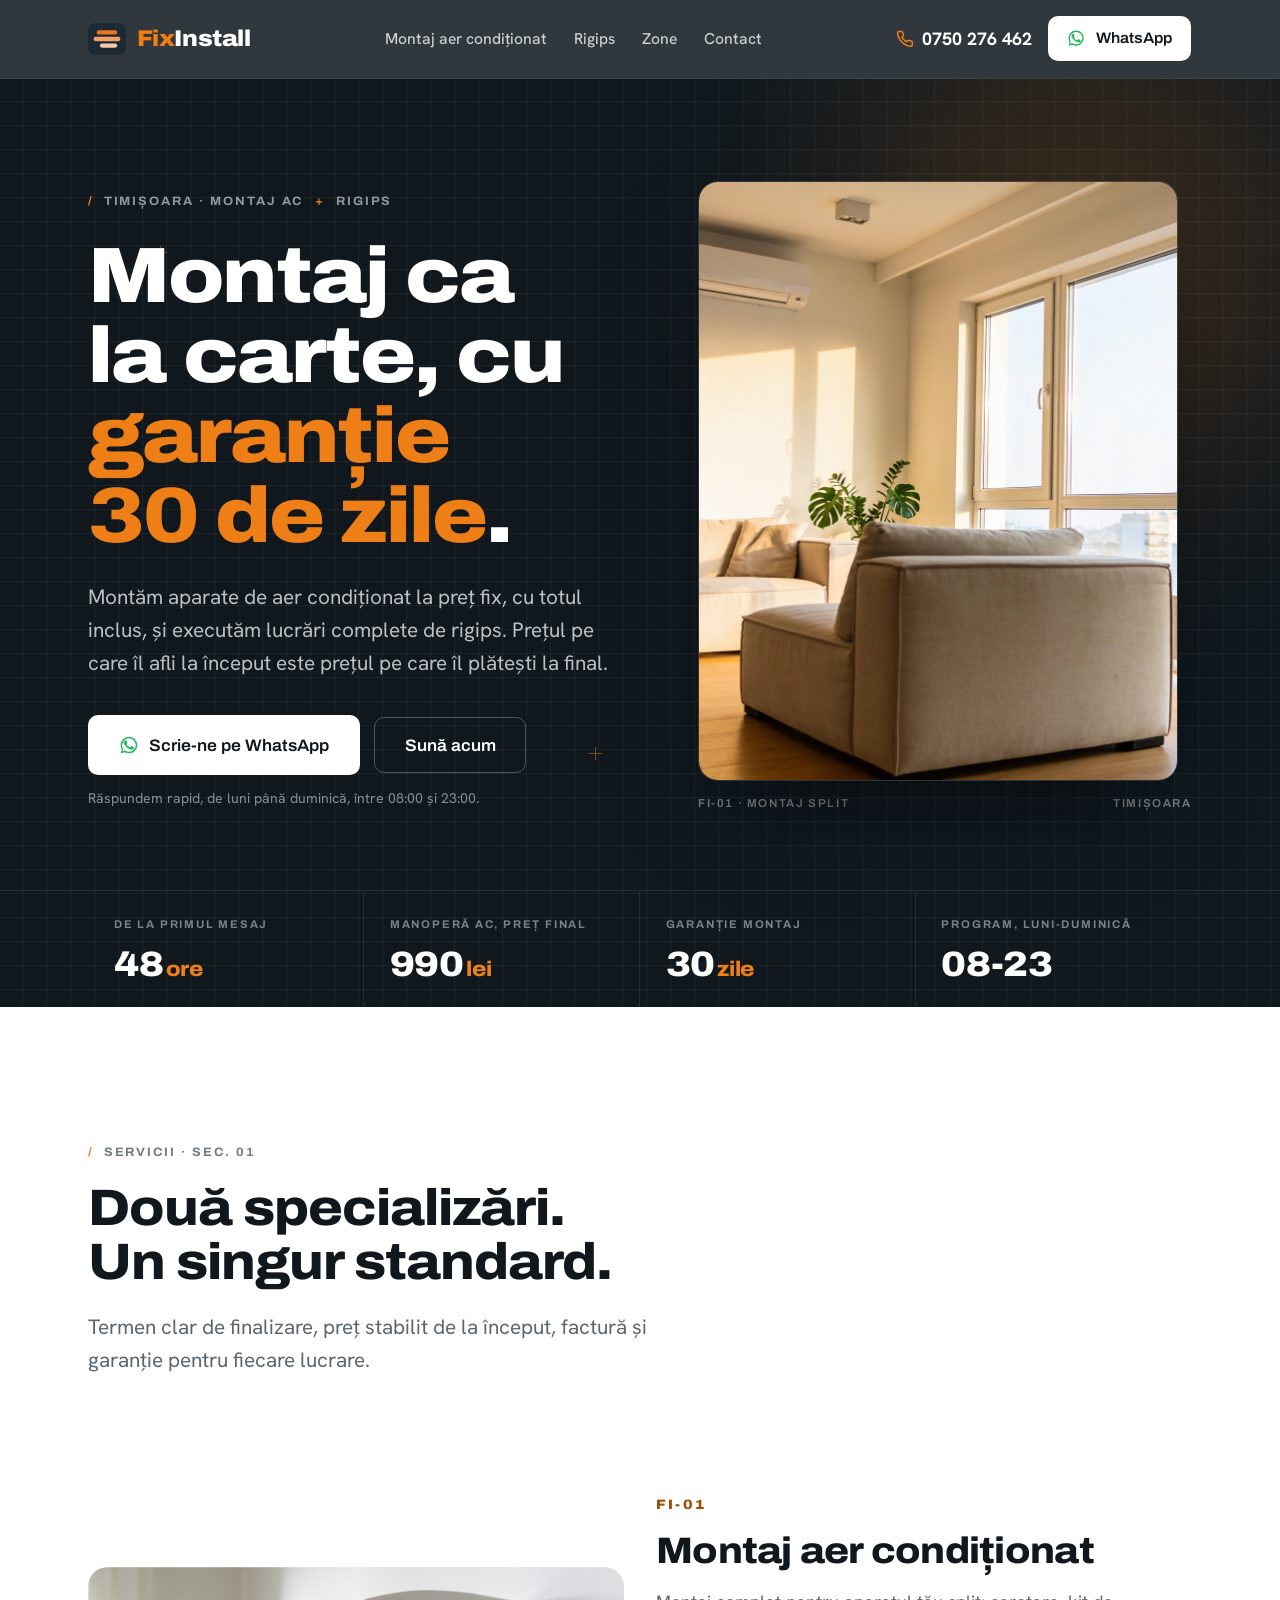
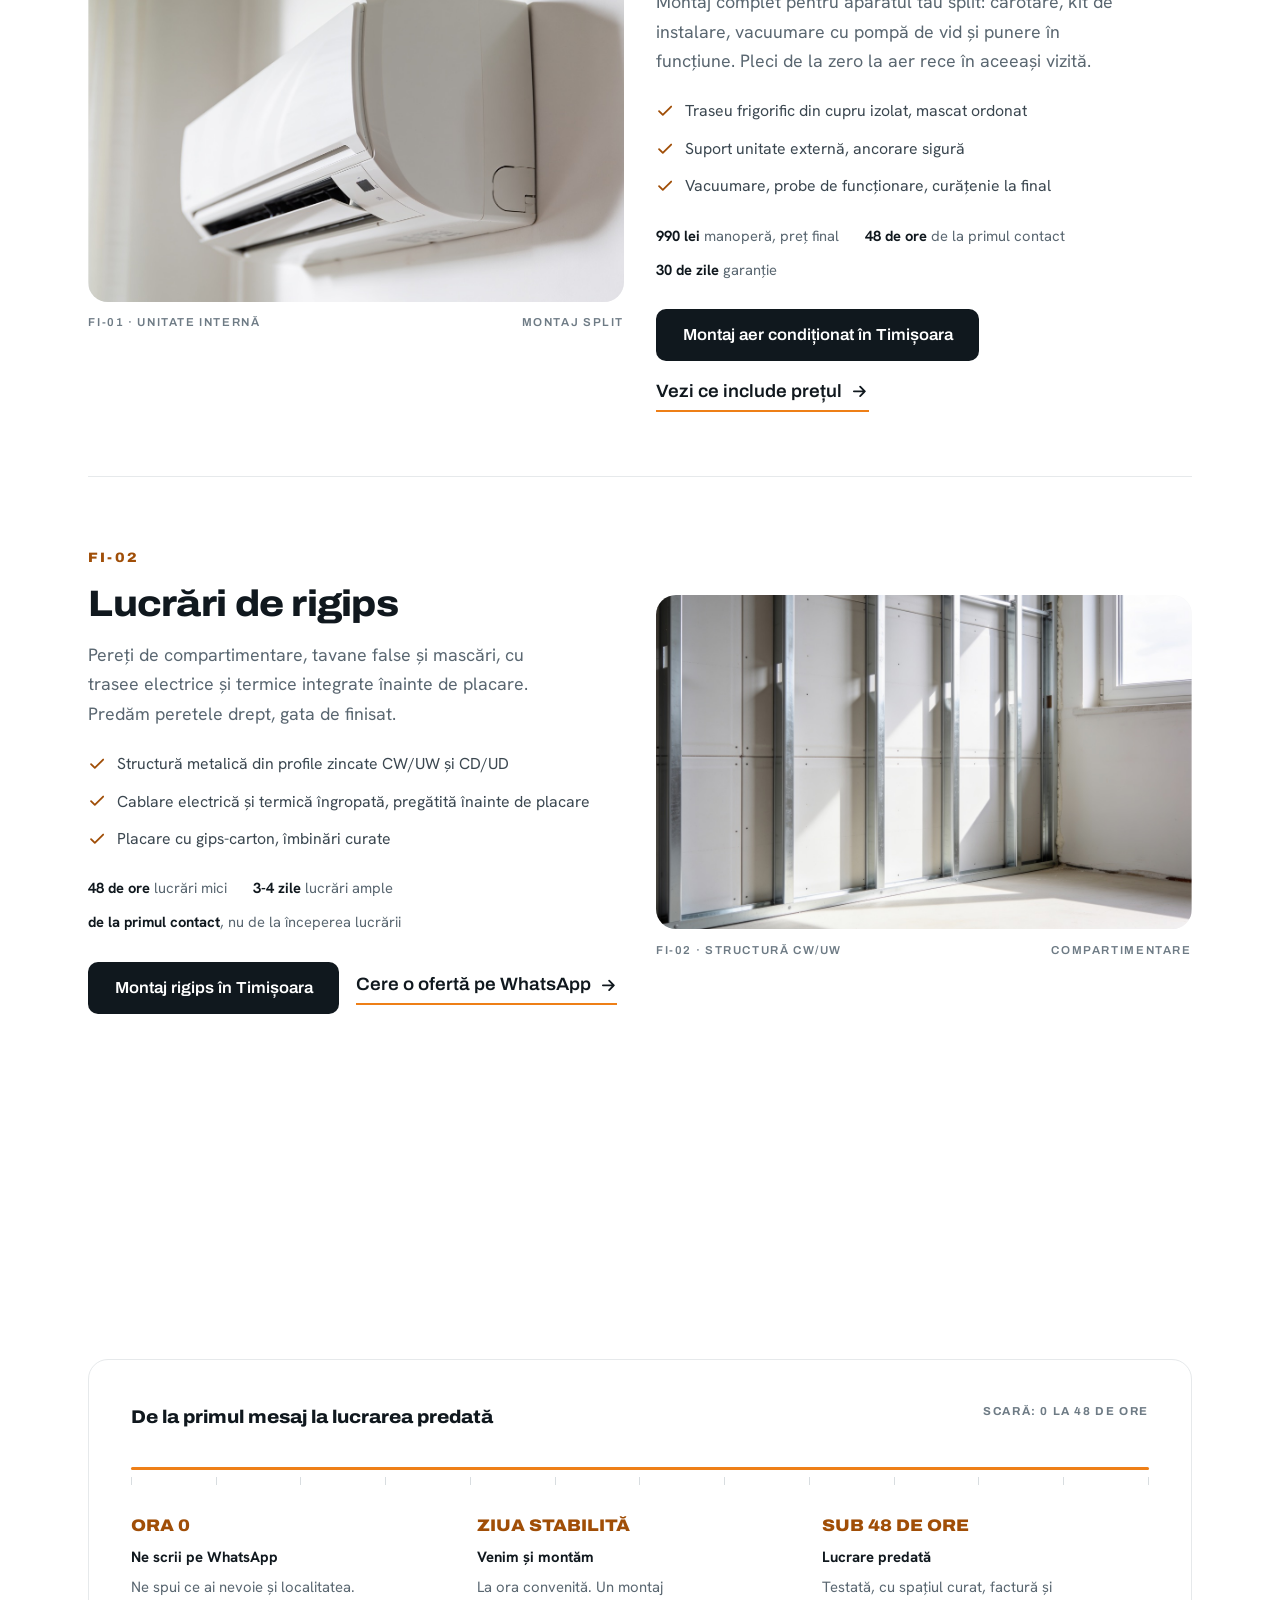
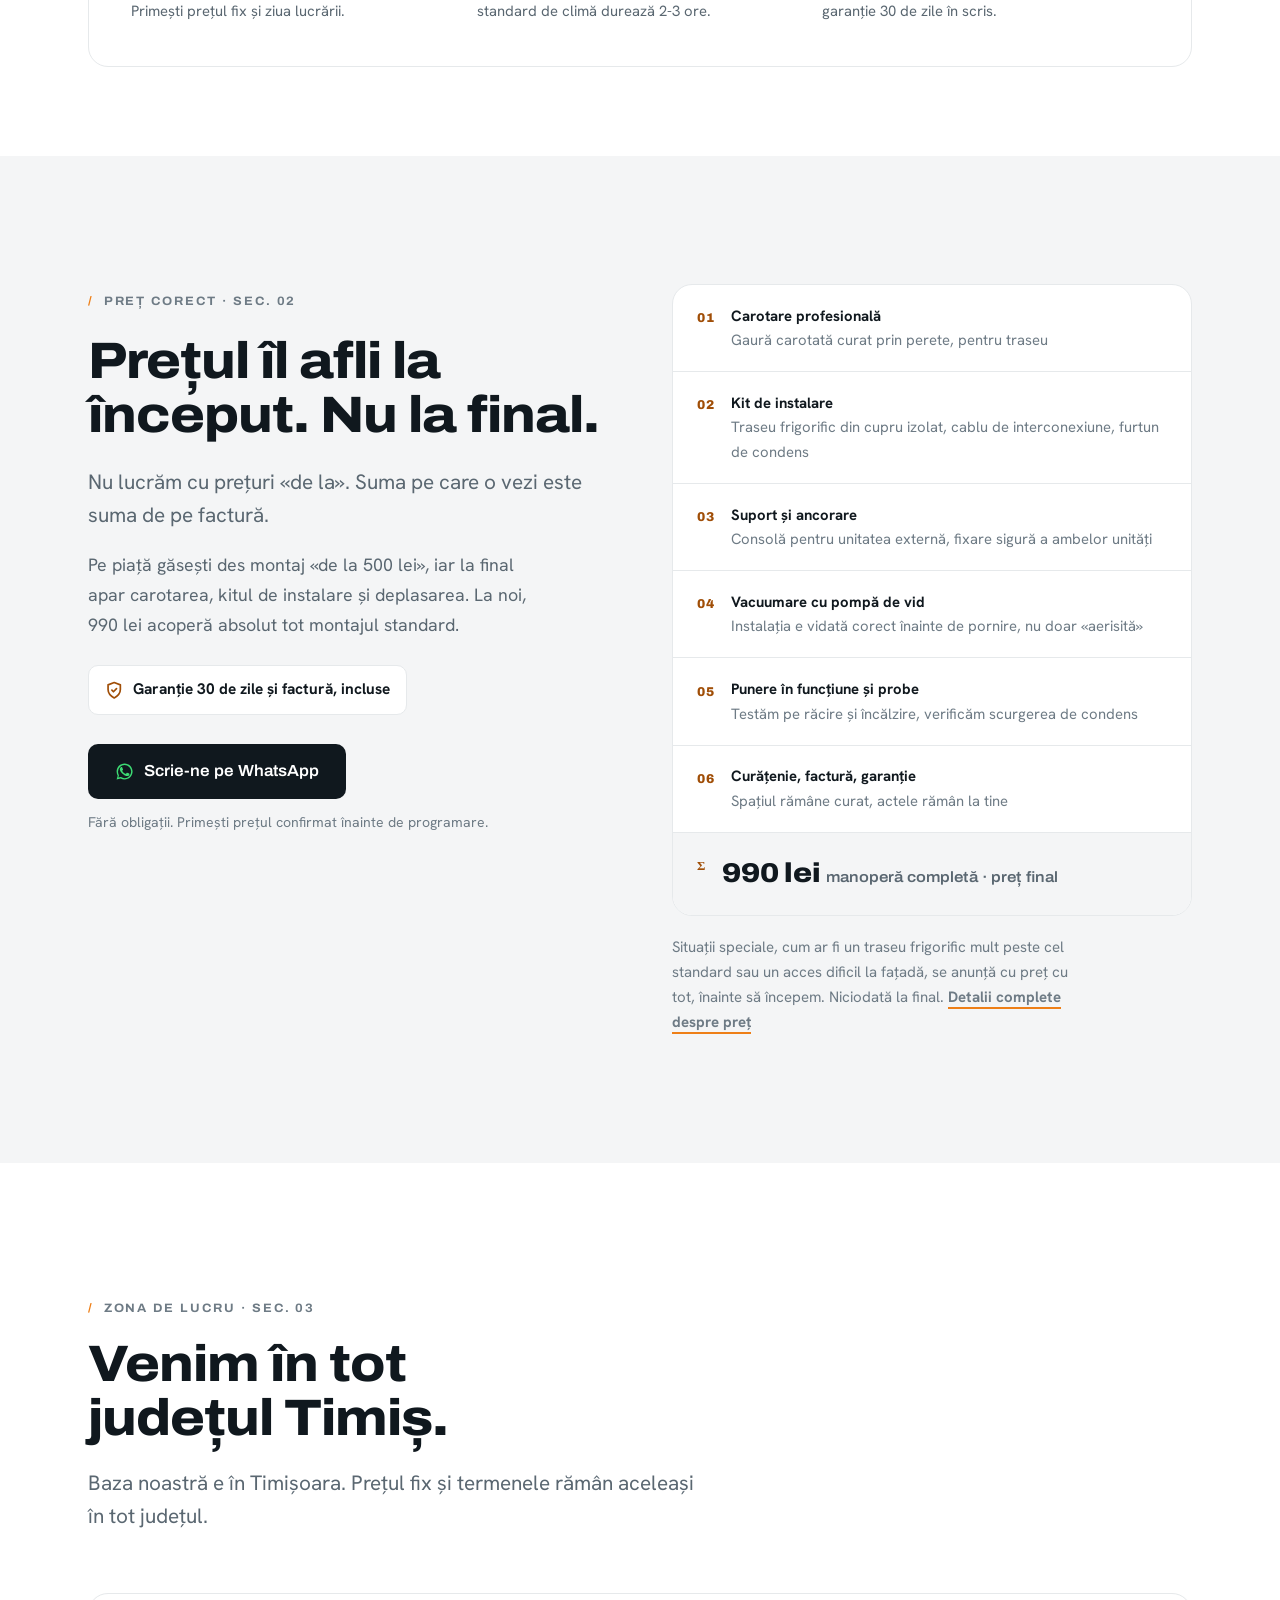
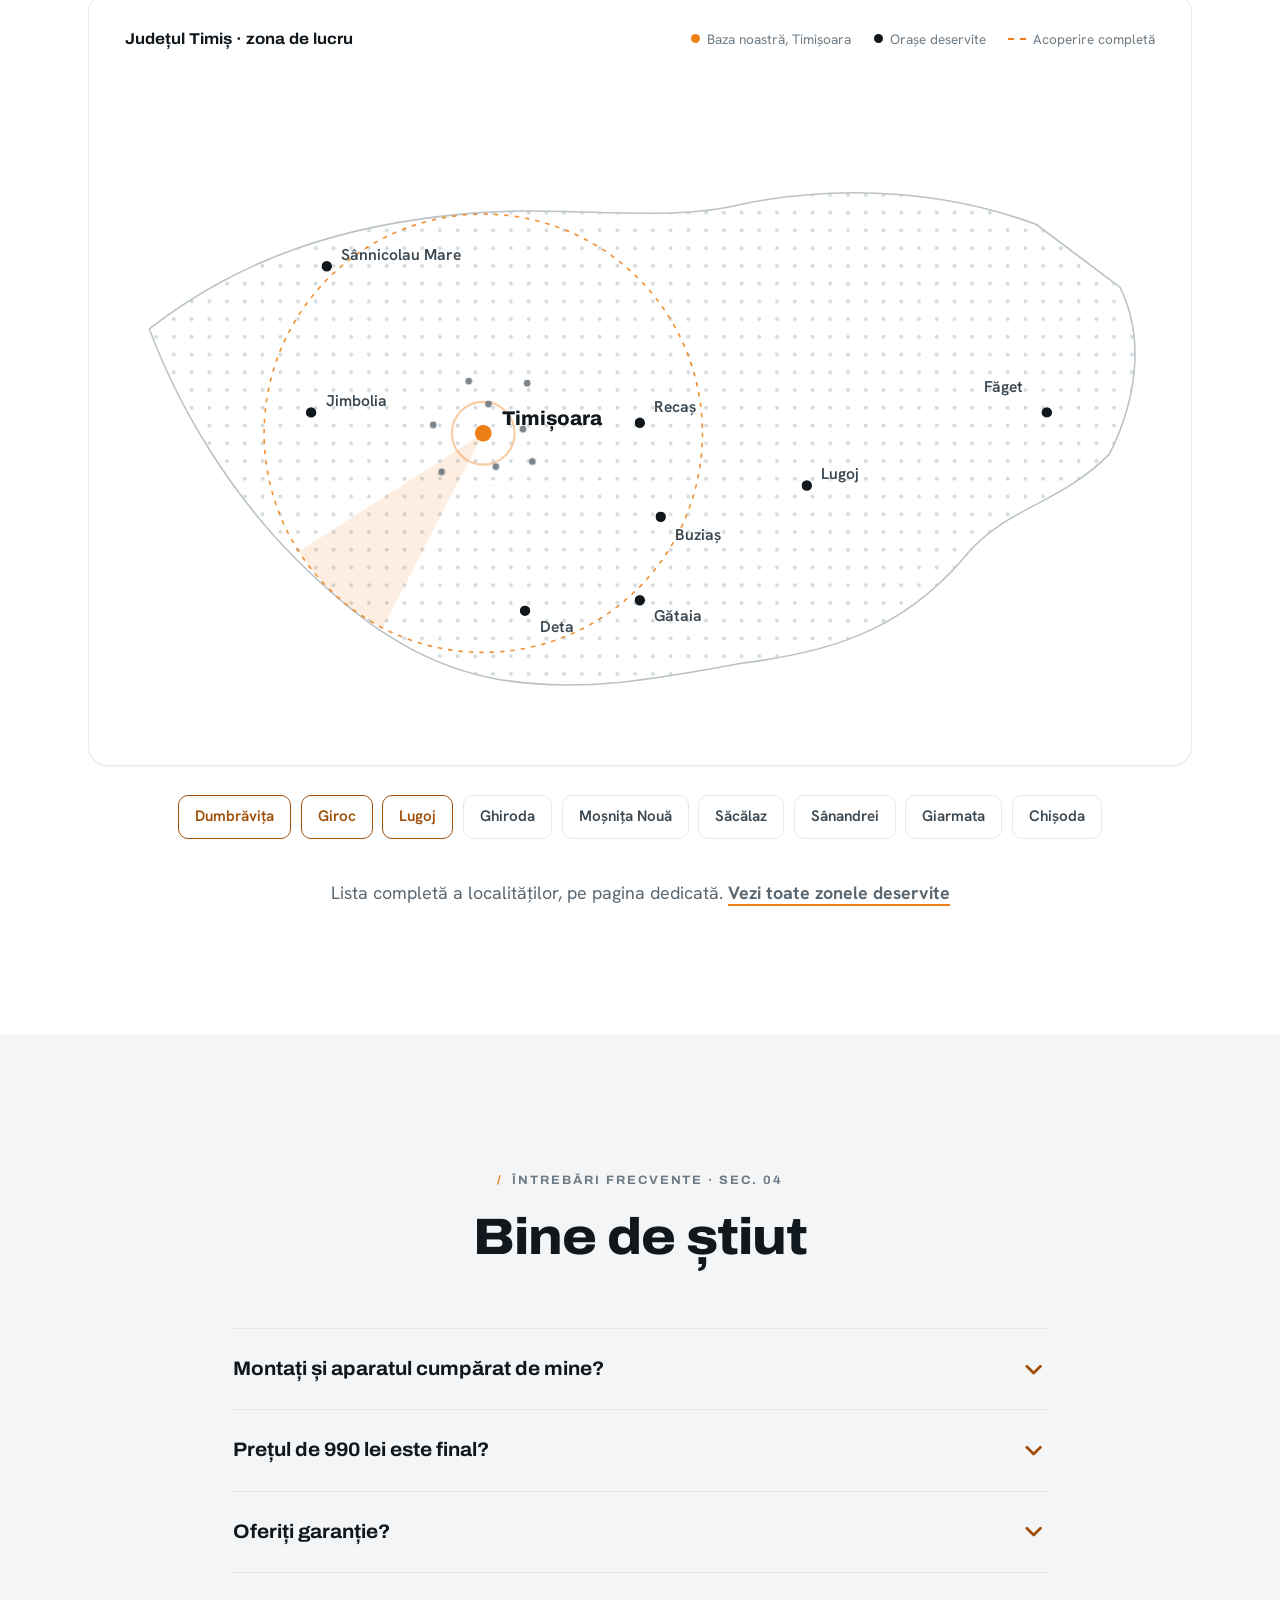
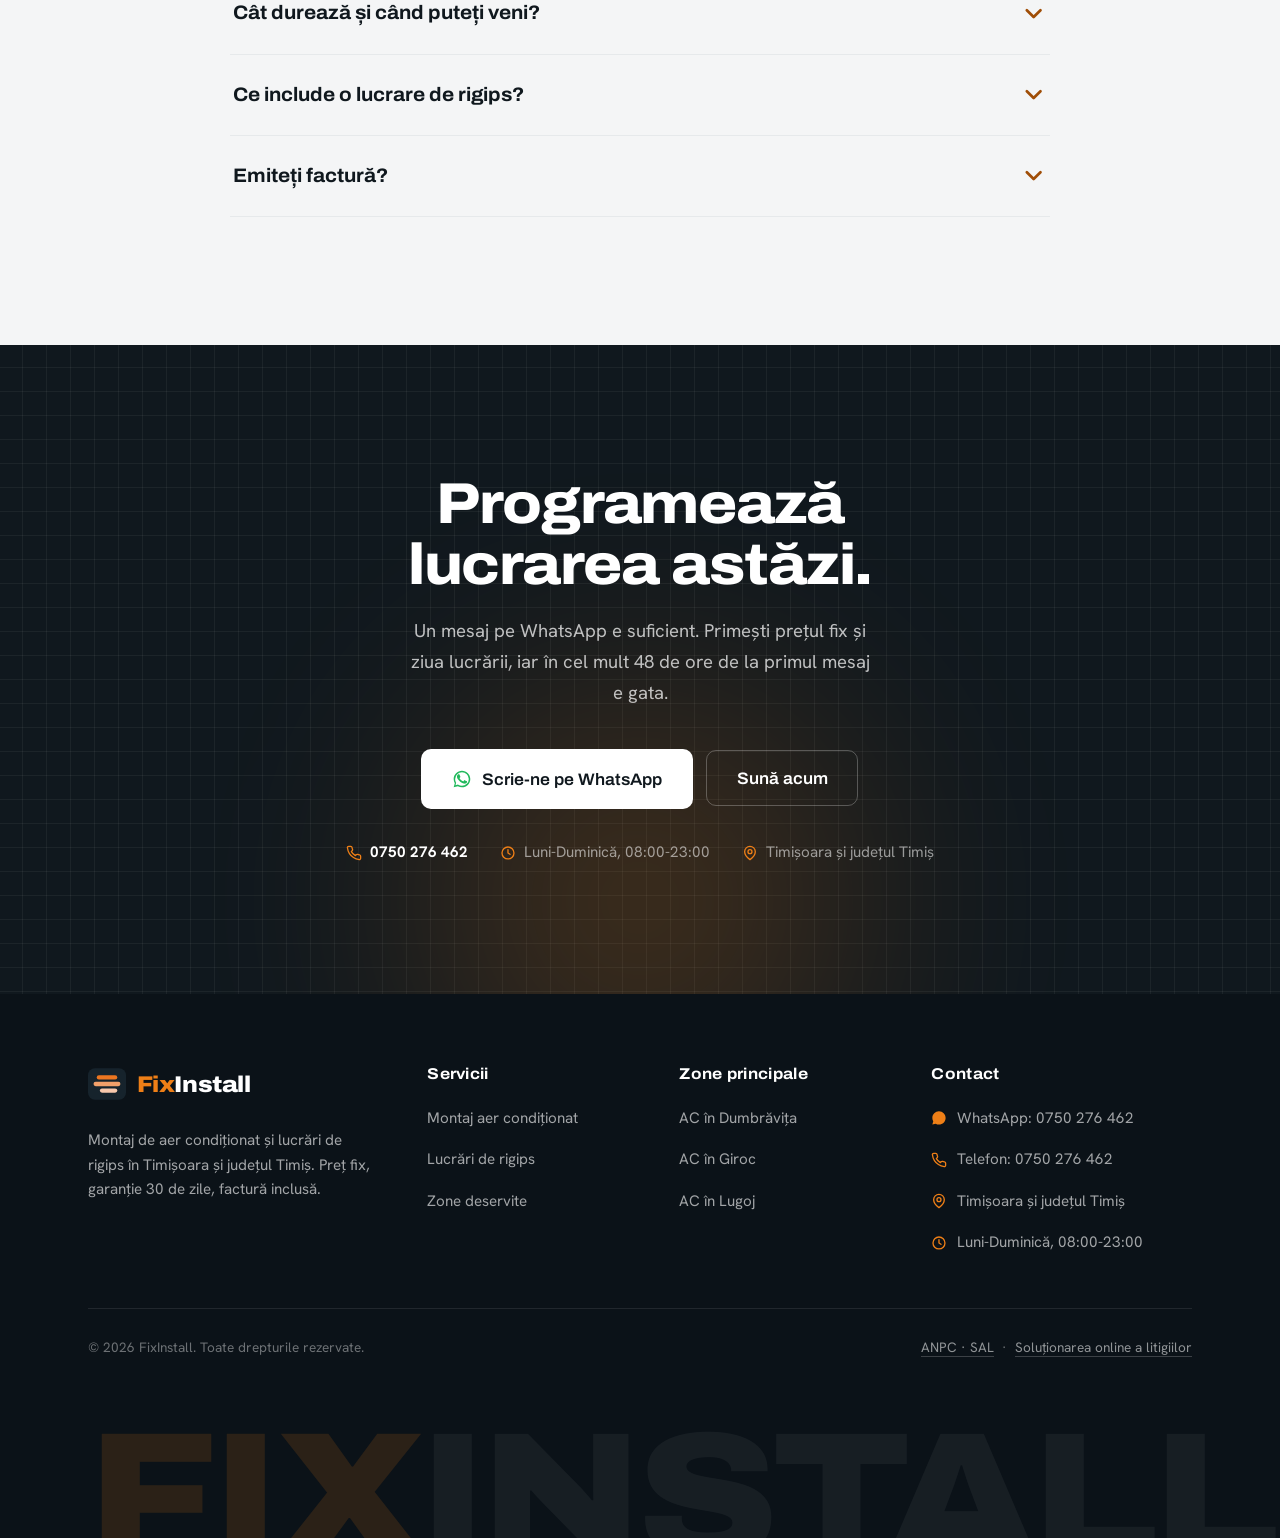
==== commit a85a8a9d: "Fix design + conținut: program luni-duminică, slogan hero pe garanție, 48h clarificat 'de la primul " ====
--- a/index.html
+++ b/index.html
@@ -4,7 +4,7 @@
 <meta charset="utf-8">
 <meta name="viewport" content="width=device-width, initial-scale=1">
 <title>FixInstall | Montaj Aer Condiționat și Rigips în Timișoara</title>
-<meta name="description" content="FixInstall montează aer condiționat la preț fix de 990 lei, totul inclus, și execută lucrări de rigips în Timișoara și județul Timiș. Lucrare finalizată în 48 de ore, garanție 30 de zile. Scrie-ne pe WhatsApp.">
+<meta name="description" content="FixInstall montează aer condiționat la preț fix de 990 lei, totul inclus, și execută lucrări de rigips în Timișoara și județul Timiș. Lucrare finalizată în 48 de ore de la primul contact, garanție 30 de zile. Scrie-ne pe WhatsApp.">
 <meta name="theme-color" content="#10181e">
 <link rel="canonical" href="https://fixinstall.ro/">
 
@@ -12,7 +12,7 @@
 <meta property="og:locale" content="ro_RO">
 <meta property="og:site_name" content="FixInstall">
 <meta property="og:url" content="https://fixinstall.ro/">
-<meta property="og:title" content="Montaj aer condiționat și rigips în Timișoara | Preț fix, gata în 48h">
+<meta property="og:title" content="Montaj aer condiționat și rigips în Timișoara | Preț fix, garanție 30 de zile">
 <meta property="og:description" content="Preț fix fără surprize. Lucrare finalizată în 48 de ore de la primul mesaj. Garanție 30 de zile la montaj, factură inclusă.">
 <meta property="og:image" content="https://fixinstall.ro/assets/og.jpg">
 <meta property="og:image:width" content="1200">
@@ -90,7 +90,7 @@
   <div class="wrap hero-grid">
     <div class="hero-copy stagger">
       <span class="tag rv">Timișoara · montaj AC <b>+</b> rigips</span>
-      <h1 class="h-display rv">Montaj ca la carte, gata în <span class="u">48 de ore</span>.</h1>
+      <h1 class="h-display rv">Montaj ca la carte, cu <span class="u">garanție 30 de zile</span>.</h1>
       <p class="lede rv">Montăm aparate de aer condiționat la preț fix, cu totul inclus, și executăm lucrări complete de rigips. Prețul pe care îl afli la început este prețul pe care îl plătești la final.</p>
       <div class="btnrow rv">
         <span style="display:inline-block">
@@ -101,7 +101,7 @@
         </span>
         <a class="btn btn--line-inv btn--lg" href="tel:+40750276462">Sună acum</a>
       </div>
-      <p class="btn-note rv">Răspundem rapid, de luni până sâmbătă, între 08:00 și 23:00.</p>
+      <p class="btn-note rv">Răspundem rapid, de luni până duminică, între 08:00 și 23:00.</p>
     </div>
 
     <div class="hero-media rv" data-d="2">
@@ -114,10 +114,10 @@
 
   <div class="specbar">
     <div class="wrap cells">
-      <div class="cell"><span class="k">Termen maxim</span><span class="v"><span data-count="48">0</span><em>ore</em></span></div>
+      <div class="cell"><span class="k">De la primul mesaj</span><span class="v"><span data-count="48">0</span><em>ore</em></span></div>
       <div class="cell"><span class="k">Manoperă AC, preț final</span><span class="v"><span data-count="990">0</span><em>lei</em></span></div>
       <div class="cell"><span class="k">Garanție montaj</span><span class="v"><span data-count="30">0</span><em>zile</em></span></div>
-      <div class="cell"><span class="k">Program, luni-sâmbătă</span><span class="v">08-23</span></div>
+      <div class="cell"><span class="k">Program, luni-duminică</span><span class="v">08-23</span></div>
     </div>
   </div>
 </section>
@@ -145,7 +145,7 @@
           <li><svg viewBox="0 0 24 24" fill="none" stroke="currentColor" stroke-width="2.4" stroke-linecap="round" stroke-linejoin="round" aria-hidden="true"><path d="M20 6 9 17l-5-5"/></svg>Suport unitate externă, ancorare sigură</li>
           <li><svg viewBox="0 0 24 24" fill="none" stroke="currentColor" stroke-width="2.4" stroke-linecap="round" stroke-linejoin="round" aria-hidden="true"><path d="M20 6 9 17l-5-5"/></svg>Vacuumare, probe de funcționare, curățenie la final</li>
         </ul>
-        <div class="meta-line"><span><b>990 lei</b> manoperă, preț final</span><span><b>48 de ore</b> până la predare</span><span><b>30 de zile</b> garanție</span></div>
+        <div class="meta-line"><span><b>990 lei</b> manoperă, preț final</span><span><b>48 de ore</b> de la primul contact</span><span><b>30 de zile</b> garanție</span></div>
         <div class="actions">
           <a class="btn btn--main" href="montaj-aer-conditionat-timisoara.html">Montaj aer condiționat în Timișoara</a>
           <a class="link-more" href="montaj-aer-conditionat-timisoara.html#pret">Vezi ce include prețul <svg viewBox="0 0 24 24" fill="none" stroke="currentColor" stroke-width="2.4" stroke-linecap="round" stroke-linejoin="round" aria-hidden="true"><path d="M5 12h14M13 6l6 6-6 6"/></svg></a>
@@ -325,7 +325,7 @@
       </details>
       <details class="faq rv">
         <summary>Cât durează și când puteți veni?<svg class="chev" viewBox="0 0 24 24" fill="none" stroke="currentColor" stroke-width="2.4" stroke-linecap="round" stroke-linejoin="round" aria-hidden="true"><path d="m6 9 6 6 6-6"/></svg></summary>
-        <div class="ans"><p>Montajul standard durează 2-3 ore, iar lucrarea este finalizată în cel mult 48 de ore de la primul mesaj. Lucrăm de luni până sâmbătă, între 08:00 și 23:00.</p></div>
+        <div class="ans"><p>Montajul standard durează 2-3 ore, iar lucrarea este finalizată în cel mult 48 de ore de la primul mesaj. Lucrăm de luni până duminică, între 08:00 și 23:00.</p></div>
       </details>
       <details class="faq rv">
         <summary>Ce include o lucrare de rigips?<svg class="chev" viewBox="0 0 24 24" fill="none" stroke="currentColor" stroke-width="2.4" stroke-linecap="round" stroke-linejoin="round" aria-hidden="true"><path d="m6 9 6 6 6-6"/></svg></summary>
@@ -345,7 +345,7 @@
   <div class="glow" aria-hidden="true"></div>
   <div class="wrap">
     <h2 class="rv">Programează lucrarea astăzi.</h2>
-    <p class="rv">Un mesaj pe WhatsApp e suficient. Primești prețul fix și ziua lucrării, iar în cel mult 48 de ore e gata.</p>
+    <p class="rv">Un mesaj pe WhatsApp e suficient. Primești prețul fix și ziua lucrării, iar în cel mult 48 de ore de la primul mesaj e gata.</p>
     <div class="btnrow rv">
       <a class="btn btn--inv btn--lg" href="https://wa.me/40750276462?text=Bun%C4%83%20ziua%21%20A%C8%99%20dori%20o%20programare%20pentru%20un%20montaj." target="_blank" rel="noopener">
         <svg class="wa-ic" viewBox="0 0 24 24" fill="currentColor" aria-hidden="true"><path d="M17.5 14.4c-.3-.15-1.77-.87-2.04-.97-.27-.1-.47-.15-.67.15-.2.3-.77.96-.94 1.16-.17.2-.35.22-.65.07-.3-.15-1.26-.46-2.4-1.48-.9-.8-1.5-1.77-1.67-2.07-.17-.3-.02-.46.13-.61.13-.13.3-.35.45-.52.15-.17.2-.3.3-.5.1-.2.05-.37-.02-.52-.08-.15-.67-1.62-.92-2.22-.24-.58-.49-.5-.67-.51l-.57-.01c-.2 0-.52.07-.79.37-.27.3-1.04 1.02-1.04 2.48 0 1.46 1.07 2.88 1.22 3.08.15.2 2.1 3.2 5.08 4.49.71.3 1.26.49 1.69.63.71.22 1.36.19 1.87.12.57-.09 1.77-.72 2.02-1.42.25-.7.25-1.29.17-1.42-.07-.13-.27-.2-.57-.35z"/><path d="M12 2C6.48 2 2 6.48 2 12c0 1.85.5 3.58 1.38 5.07L2 22l5.05-1.33A9.96 9.96 0 0 0 12 22c5.52 0 10-4.48 10-10S17.52 2 12 2zm0 18.2c-1.66 0-3.2-.5-4.49-1.35l-.32-.2-2.99.78.8-2.92-.21-.34A8.16 8.16 0 0 1 3.8 12 8.2 8.2 0 1 1 12 20.2z"/></svg>
@@ -355,7 +355,7 @@
     </div>
     <div class="meta rv">
       <span><svg viewBox="0 0 24 24" fill="none" stroke="currentColor" stroke-width="2" stroke-linecap="round" stroke-linejoin="round" aria-hidden="true"><path d="M22 16.92v3a2 2 0 0 1-2.18 2 19.79 19.79 0 0 1-8.63-3.07 19.5 19.5 0 0 1-6-6 19.79 19.79 0 0 1-3.07-8.67A2 2 0 0 1 4.11 2h3a2 2 0 0 1 2 1.72c.13.96.37 1.9.7 2.81a2 2 0 0 1-.45 2.11L8.09 9.91a16 16 0 0 0 6 6l1.27-1.27a2 2 0 0 1 2.11-.45c.9.33 1.85.57 2.81.7A2 2 0 0 1 22 16.92z"/></svg><a href="tel:+40750276462">0750 276 462</a></span>
-      <span><svg viewBox="0 0 24 24" fill="none" stroke="currentColor" stroke-width="2" stroke-linecap="round" stroke-linejoin="round" aria-hidden="true"><circle cx="12" cy="12" r="9"/><path d="M12 7v5l3 2"/></svg>Luni-Sâmbătă, 08:00-23:00</span>
+      <span><svg viewBox="0 0 24 24" fill="none" stroke="currentColor" stroke-width="2" stroke-linecap="round" stroke-linejoin="round" aria-hidden="true"><circle cx="12" cy="12" r="9"/><path d="M12 7v5l3 2"/></svg>Luni-Duminică, 08:00-23:00</span>
       <span><svg viewBox="0 0 24 24" fill="none" stroke="currentColor" stroke-width="2" stroke-linecap="round" stroke-linejoin="round" aria-hidden="true"><path d="M20 10c0 6-8 12-8 12s-8-6-8-12a8 8 0 0 1 16 0z"/><circle cx="12" cy="10" r="3"/></svg>Timișoara și județul Timiș</span>
     </div>
   </div>
@@ -396,7 +396,7 @@
           <li><a href="https://wa.me/40750276462" target="_blank" rel="noopener"><svg viewBox="0 0 24 24" fill="currentColor" aria-hidden="true"><path d="M12 2C6.48 2 2 6.48 2 12c0 1.85.5 3.58 1.38 5.07L2 22l5.05-1.33A9.96 9.96 0 0 0 12 22c5.52 0 10-4.48 10-10S17.52 2 12 2z"/></svg>WhatsApp: 0750 276 462</a></li>
           <li><a href="tel:+40750276462"><svg viewBox="0 0 24 24" fill="none" stroke="currentColor" stroke-width="2" stroke-linecap="round" stroke-linejoin="round" aria-hidden="true"><path d="M22 16.92v3a2 2 0 0 1-2.18 2 19.79 19.79 0 0 1-8.63-3.07 19.5 19.5 0 0 1-6-6 19.79 19.79 0 0 1-3.07-8.67A2 2 0 0 1 4.11 2h3a2 2 0 0 1 2 1.72c.13.96.37 1.9.7 2.81a2 2 0 0 1-.45 2.11L8.09 9.91a16 16 0 0 0 6 6l1.27-1.27a2 2 0 0 1 2.11-.45c.9.33 1.85.57 2.81.7A2 2 0 0 1 22 16.92z"/></svg>Telefon: 0750 276 462</a></li>
           <li><svg viewBox="0 0 24 24" fill="none" stroke="currentColor" stroke-width="2" stroke-linecap="round" stroke-linejoin="round" aria-hidden="true"><path d="M20 10c0 6-8 12-8 12s-8-6-8-12a8 8 0 0 1 16 0z"/><circle cx="12" cy="10" r="3"/></svg>Timișoara și județul Timiș</li>
-          <li><svg viewBox="0 0 24 24" fill="none" stroke="currentColor" stroke-width="2" stroke-linecap="round" stroke-linejoin="round" aria-hidden="true"><circle cx="12" cy="12" r="9"/><path d="M12 7v5l3 2"/></svg>Luni-Sâmbătă, 08:00-23:00</li>
+          <li><svg viewBox="0 0 24 24" fill="none" stroke="currentColor" stroke-width="2" stroke-linecap="round" stroke-linejoin="round" aria-hidden="true"><circle cx="12" cy="12" r="9"/><path d="M12 7v5l3 2"/></svg>Luni-Duminică, 08:00-23:00</li>
         </ul>
       </div>
     </div>
@@ -435,7 +435,7 @@
       "areaServed":[
         {"@type":"City","name":"Timișoara"},{"@type":"City","name":"Dumbrăvița"},{"@type":"City","name":"Giroc"},{"@type":"City","name":"Chișoda"},{"@type":"City","name":"Ghiroda"},{"@type":"City","name":"Moșnița Nouă"},{"@type":"City","name":"Săcălaz"},{"@type":"City","name":"Sânandrei"},{"@type":"City","name":"Giarmata"},{"@type":"City","name":"Lugoj"},{"@type":"City","name":"Sânnicolau Mare"},{"@type":"City","name":"Jimbolia"},{"@type":"City","name":"Buziaș"},{"@type":"City","name":"Recaș"},{"@type":"City","name":"Deta"},{"@type":"City","name":"Făget"}
       ],
-      "openingHoursSpecification":[{"@type":"OpeningHoursSpecification","dayOfWeek":["Monday","Tuesday","Wednesday","Thursday","Friday","Saturday"],"opens":"08:00","closes":"23:00"}]
+      "openingHoursSpecification":[{"@type":"OpeningHoursSpecification","dayOfWeek":["Monday","Tuesday","Wednesday","Thursday","Friday","Saturday","Sunday"],"opens":"08:00","closes":"23:00"}]
     },
     {
       "@type":"Service",
--- a/assets/site.css
+++ b/assets/site.css
@@ -98,8 +98,10 @@
   padding:1.05rem 1.6rem;border-radius:var(--r-sm);border:1px solid transparent;
   transition:background-color .2s ease,border-color .2s ease,transform .45s var(--e),box-shadow .45s var(--e);
   will-change:transform;
-  white-space:nowrap;
-}
+  text-align:center;
+}
+/* CTA-urile scurte din hero/bare rămân pe un rând (sunt full-width pe mobil) */
+.hero .btnrow .btn,.page-hero .btnrow .btn,.cta-final .btnrow .btn,.mbar .btn,.header .btn,.nav-phone{white-space:nowrap}
 .btn svg{width:1.2em;height:1.2em;flex:none}
 .btn .wa-ic{color:var(--wa)}
 .btn--main{background:var(--ink);color:#fff}
@@ -144,8 +146,8 @@
 .menu-btn{display:none;background:transparent;border:1px solid rgba(255,255,255,.25);border-radius:var(--r-sm);width:46px;height:46px;align-items:center;justify-content:center;color:#fff}
 .menu-btn svg{width:22px;height:22px}
 
-.mobile-menu{position:fixed;inset:0 0 0 auto;width:min(86vw,360px);background:var(--dark);color:#fff;z-index:var(--z-menu);transform:translateX(103%);visibility:hidden;transition:transform .55s var(--e),visibility .55s var(--e);box-shadow:var(--sh-lg);padding:1.4rem;display:flex;flex-direction:column;gap:.2rem;overflow-y:auto}
-.mobile-menu.open{transform:translateX(0);visibility:visible}
+.mobile-menu{position:fixed;inset:0 0 0 auto;width:min(86vw,360px);background:var(--dark);color:#fff;z-index:var(--z-menu);clip-path:inset(0 0 0 100%);visibility:hidden;transition:clip-path .5s var(--e),visibility .5s var(--e);box-shadow:var(--sh-lg);padding:1.4rem;display:flex;flex-direction:column;gap:.2rem;overflow-y:auto}
+.mobile-menu.open{clip-path:inset(0);visibility:visible}
 .mobile-menu .mm-head{display:flex;justify-content:space-between;align-items:center;margin-bottom:1.4rem}
 .mobile-menu a.mm-link{padding:1rem .5rem;font-weight:600;color:#fff;font-size:1.12rem;border-bottom:1px solid var(--dark-line)}
 .mobile-menu a.mm-link.active{color:var(--brand)}
@@ -468,10 +470,15 @@
   .mbar{display:flex}
   body{padding-bottom:calc(80px + env(safe-area-inset-bottom))}
 }
+@media (max-width:380px){
+  .brand .word{font-size:1.28rem}
+  .nav{gap:.5rem}
+  .header .btn{padding:.7rem .9rem}
+}
 @media (max-width:620px){
   .footer-grid{grid-template-columns:1fr;gap:2rem}
-  .hero .btnrow > *,.page-hero .btnrow > *,.cta-final .btnrow > *,.band .btnrow > *{flex:1 1 100%}
-  .hero .btnrow .btn,.page-hero .btnrow .btn,.cta-final .btnrow .btn,.band .btnrow .btn{width:100%}
+  .hero .btnrow > *,.page-hero .btnrow > *,.cta-final .btnrow > *,.band .btnrow > *,.err .btnrow > *{flex:1 1 100%}
+  .hero .btnrow .btn,.page-hero .btnrow .btn,.cta-final .btnrow .btn,.band .btnrow .btn,.err .btnrow .btn{width:100%}
   .band{flex-direction:column;align-items:stretch}
   .tl .ticksrow span:nth-child(2n){display:none}
   .specbar .cell{padding:1.2rem 1rem}
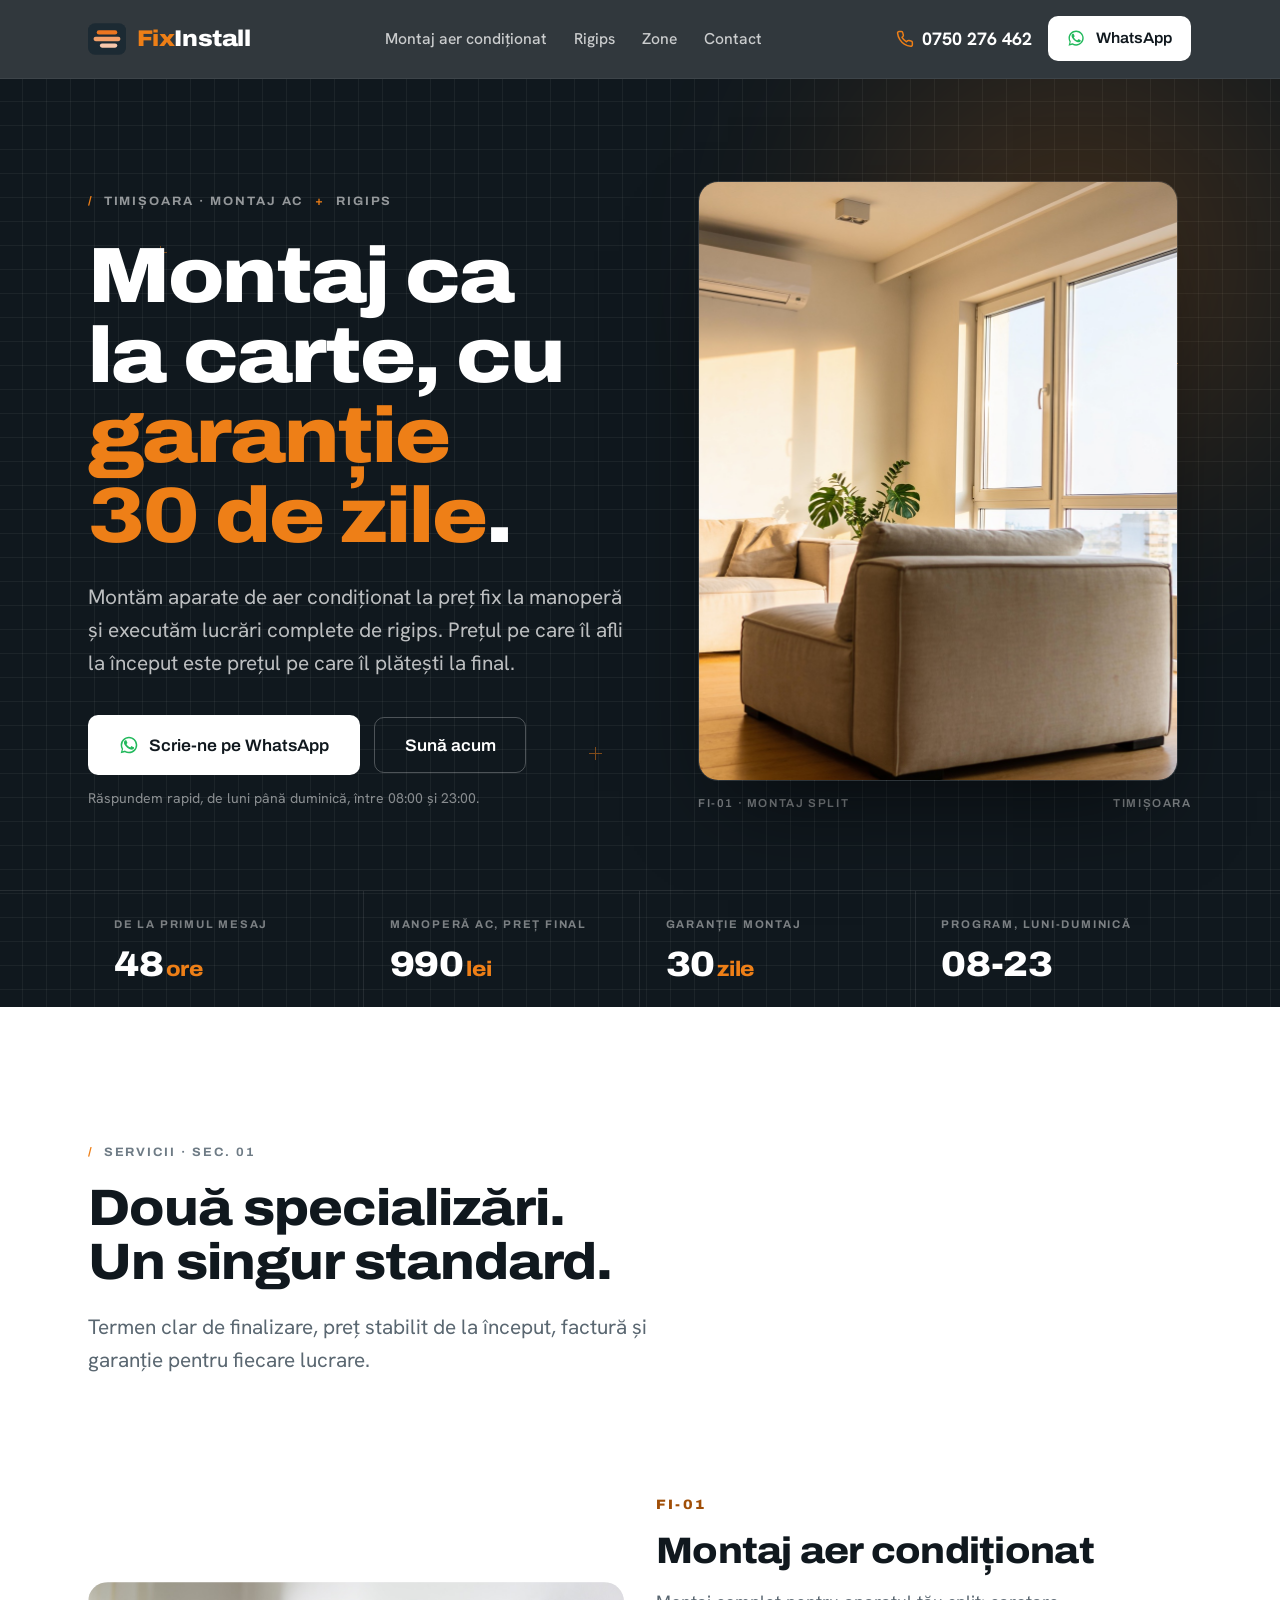
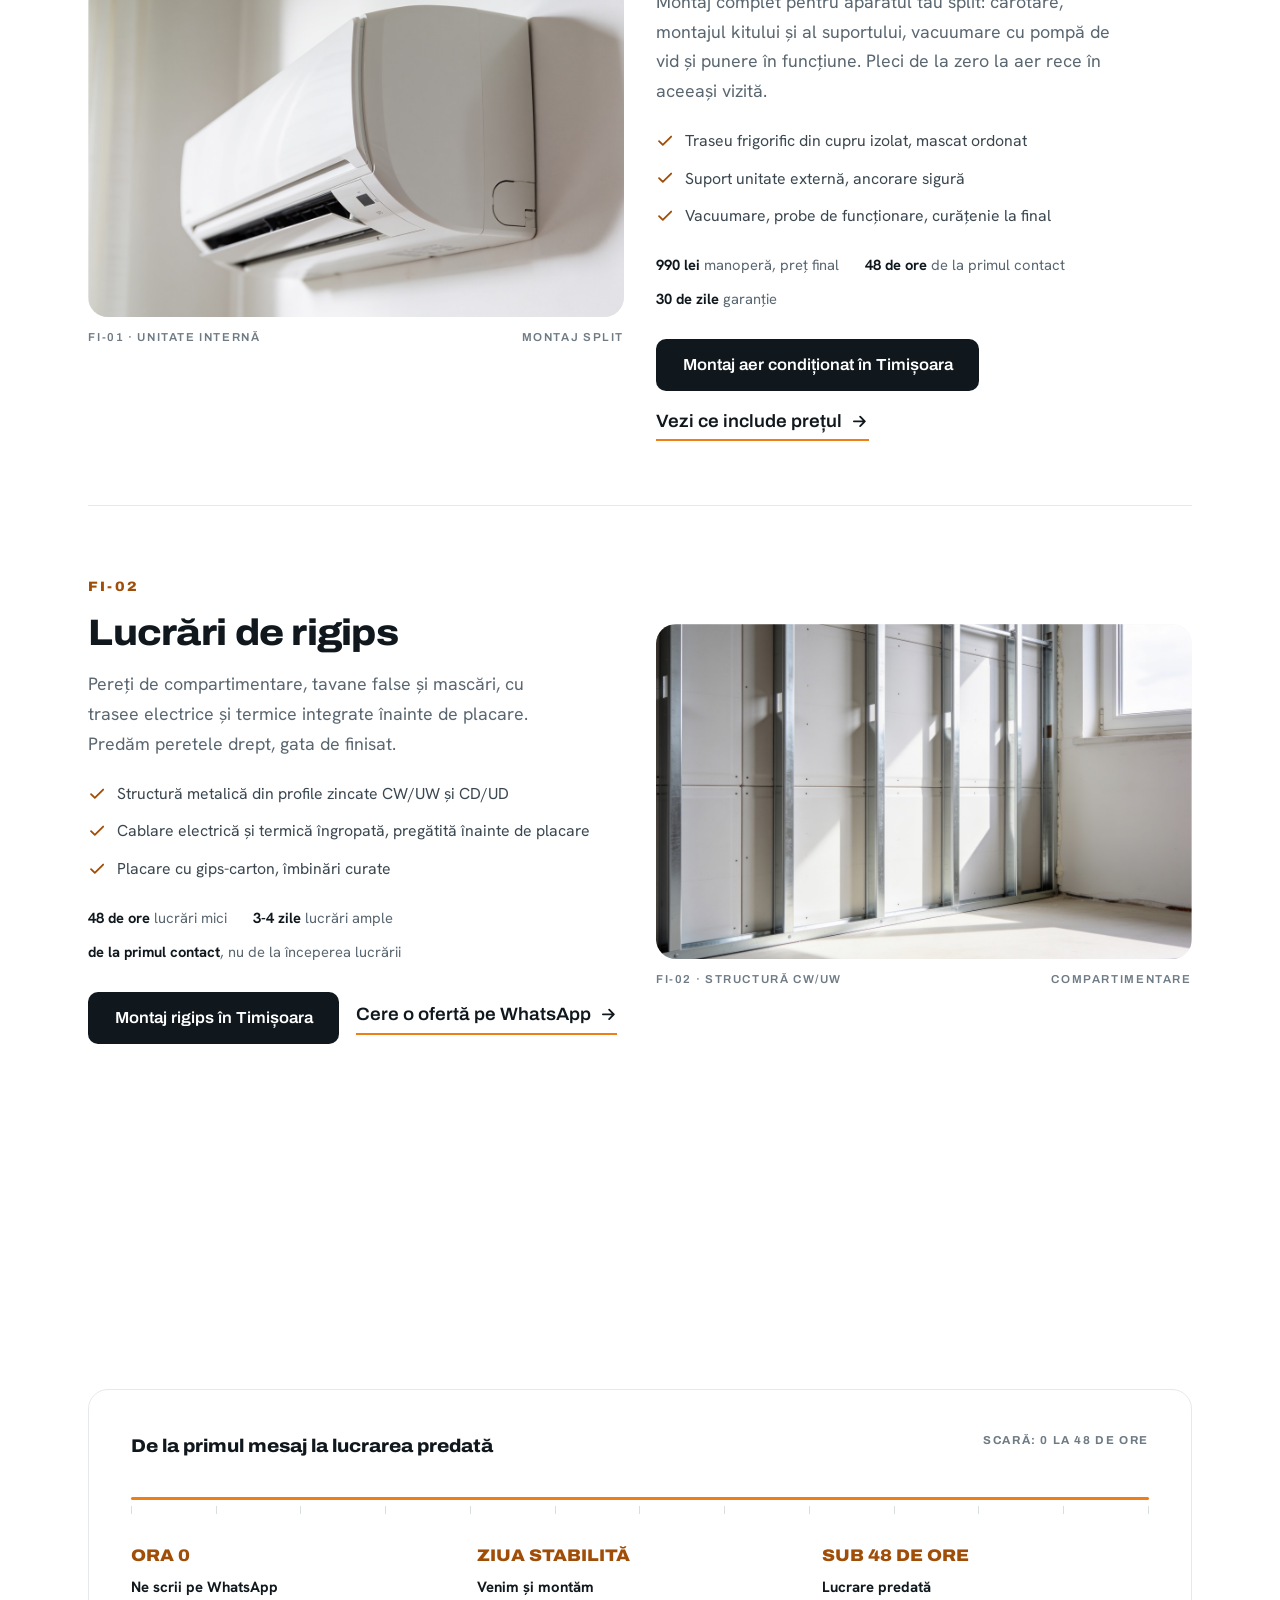
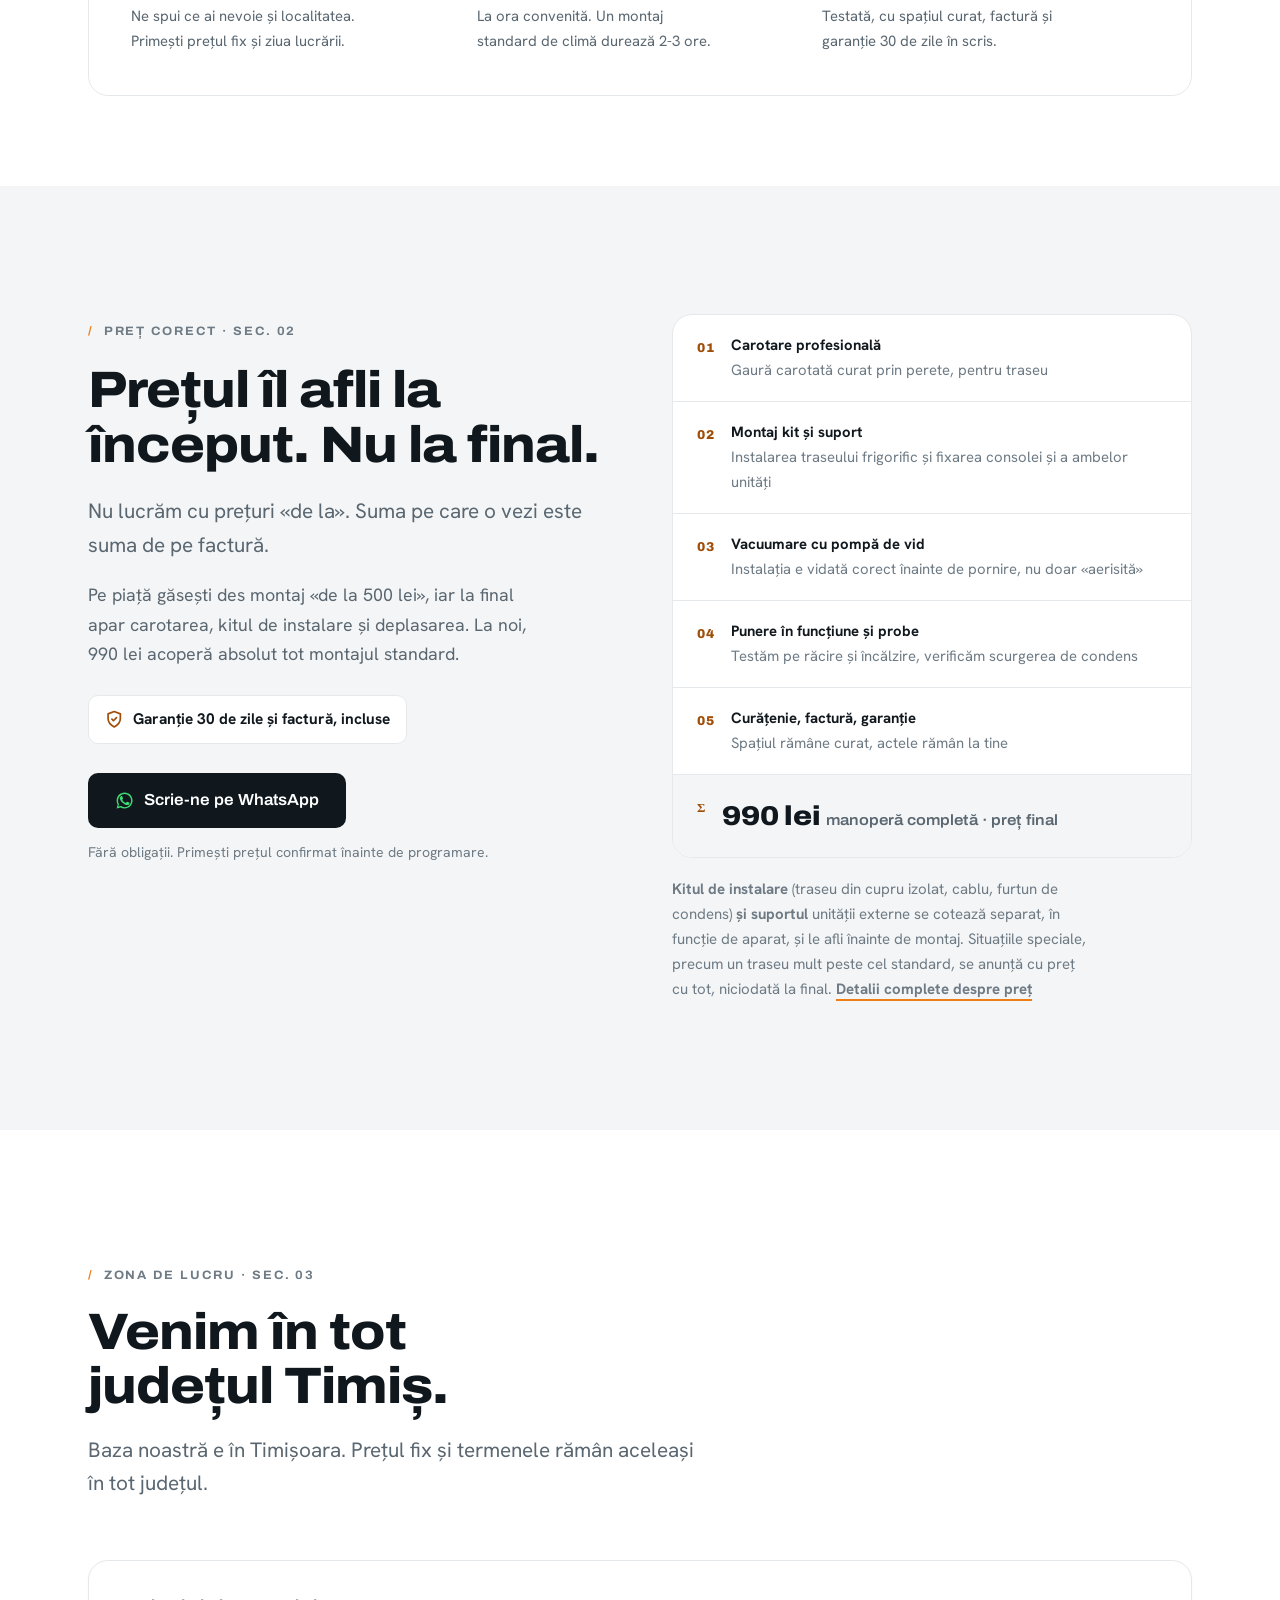
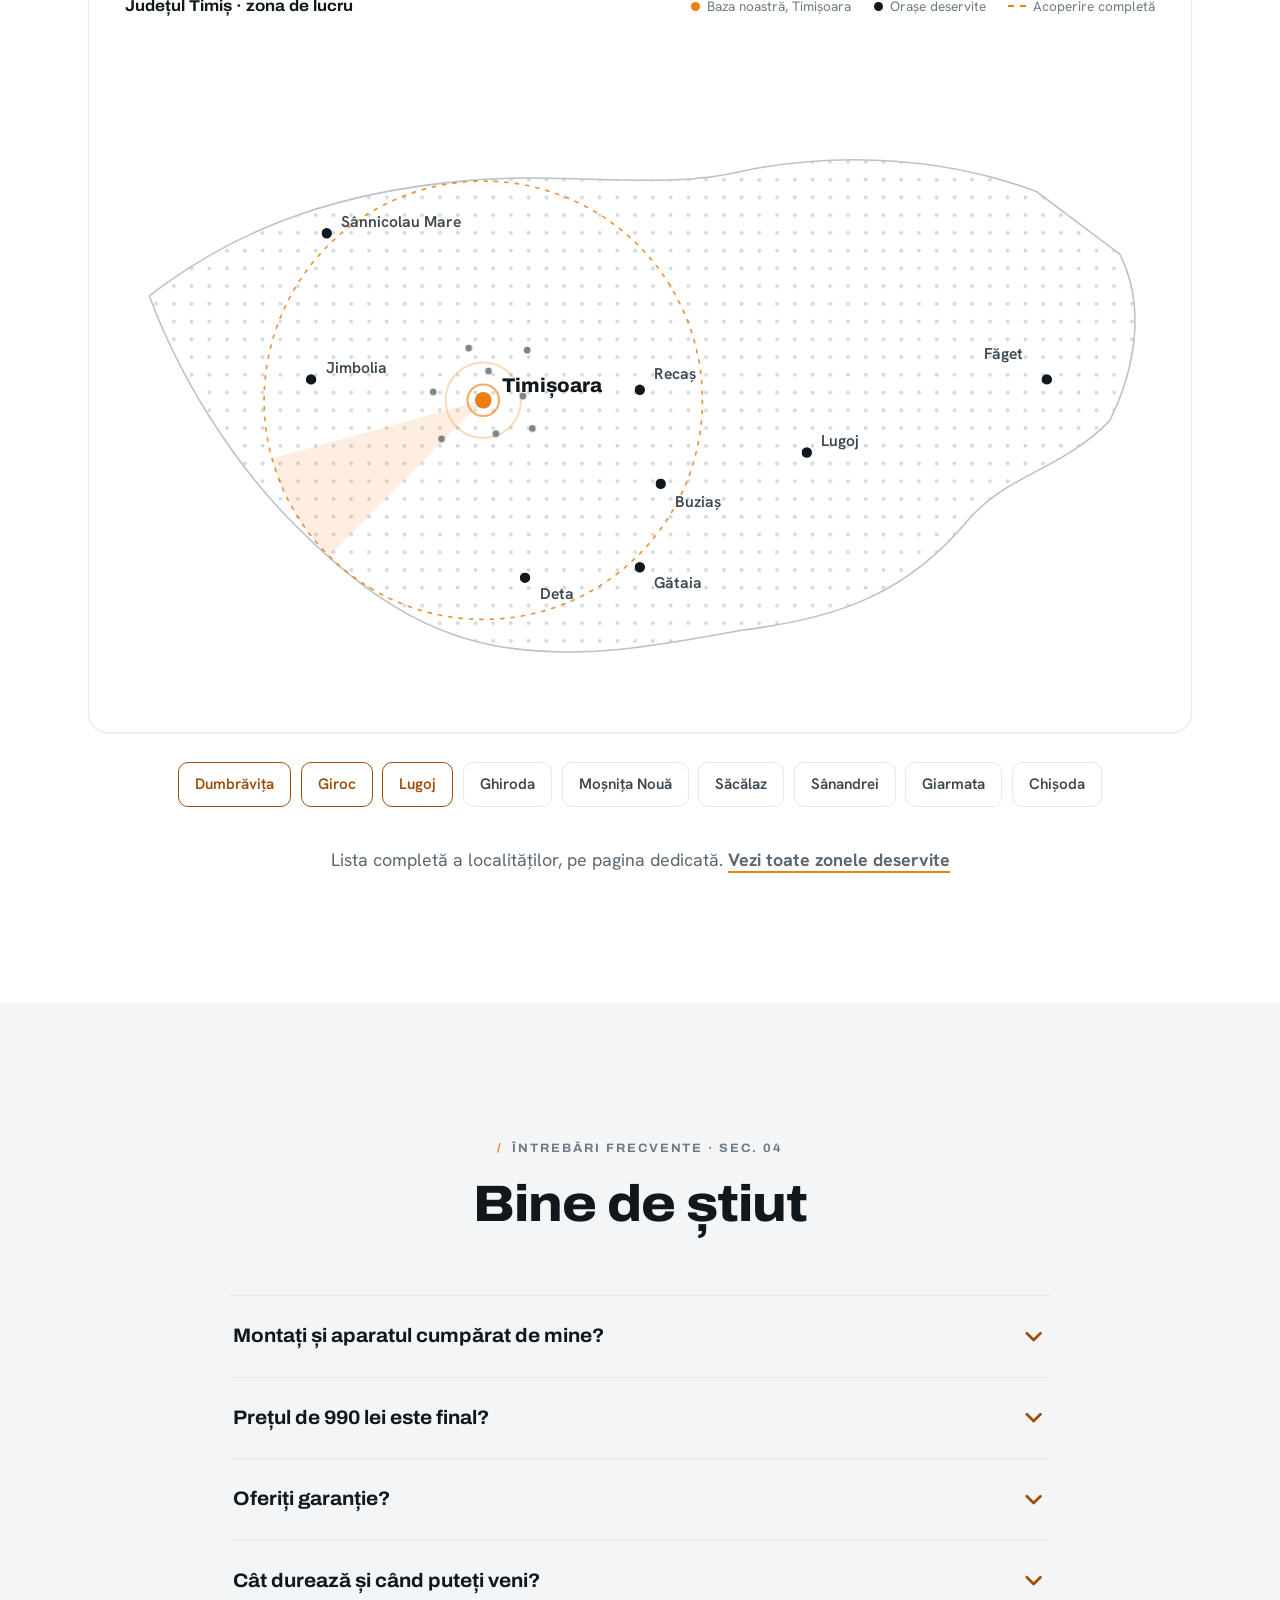
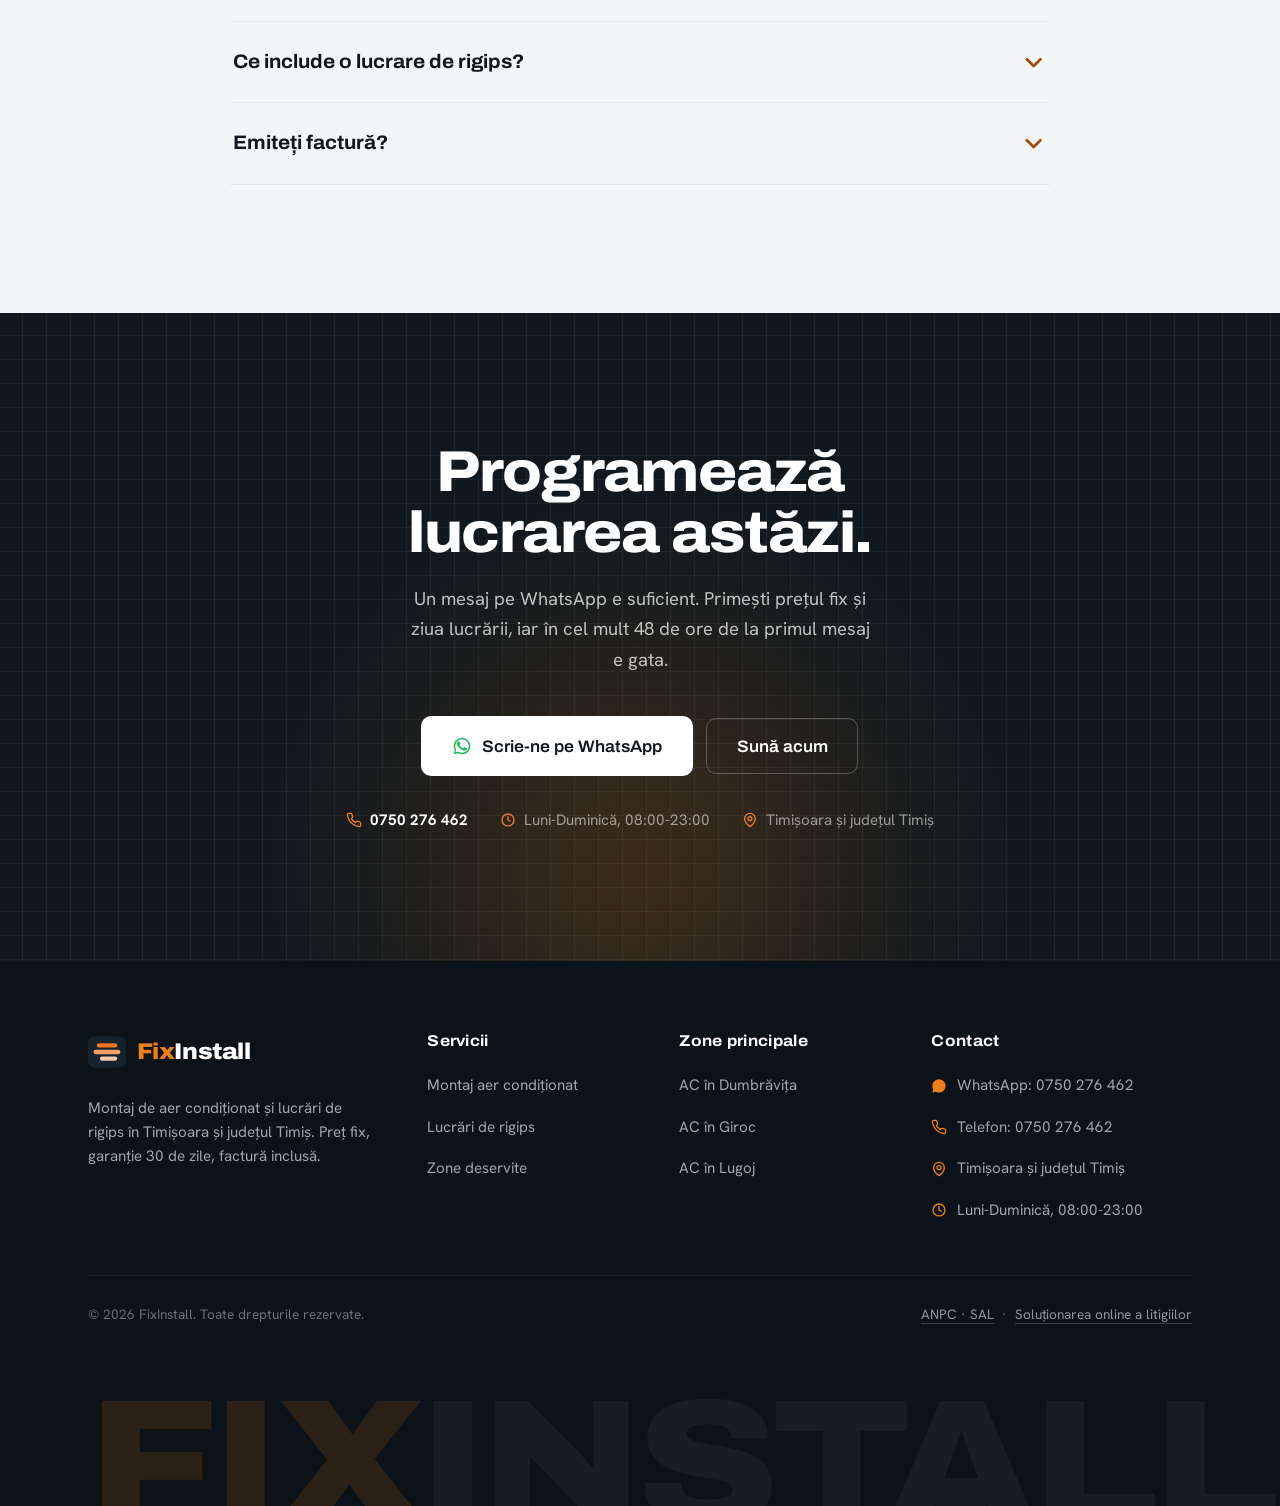
==== commit 62ea5a4f: "Precizează că kitul și suportul nu sunt incluse în prețul de 990 lei Prețul de 990 lei rămâne manope" ====
--- a/index.html
+++ b/index.html
@@ -4,7 +4,7 @@
 <meta charset="utf-8">
 <meta name="viewport" content="width=device-width, initial-scale=1">
 <title>FixInstall | Montaj Aer Condiționat și Rigips în Timișoara</title>
-<meta name="description" content="FixInstall montează aer condiționat la preț fix de 990 lei, totul inclus, și execută lucrări de rigips în Timișoara și județul Timiș. Lucrare finalizată în 48 de ore de la primul contact, garanție 30 de zile. Scrie-ne pe WhatsApp.">
+<meta name="description" content="FixInstall montează aer condiționat la preț fix de 990 lei manoperă și execută lucrări de rigips în Timișoara și județul Timiș. Lucrare finalizată în 48 de ore de la primul contact, garanție 30 de zile. Scrie-ne pe WhatsApp.">
 <meta name="theme-color" content="#10181e">
 <link rel="canonical" href="https://fixinstall.ro/">
 
@@ -91,7 +91,7 @@
     <div class="hero-copy stagger">
       <span class="tag rv">Timișoara · montaj AC <b>+</b> rigips</span>
       <h1 class="h-display rv">Montaj ca la carte, cu <span class="u">garanție 30 de zile</span>.</h1>
-      <p class="lede rv">Montăm aparate de aer condiționat la preț fix, cu totul inclus, și executăm lucrări complete de rigips. Prețul pe care îl afli la început este prețul pe care îl plătești la final.</p>
+      <p class="lede rv">Montăm aparate de aer condiționat la preț fix la manoperă și executăm lucrări complete de rigips. Prețul pe care îl afli la început este prețul pe care îl plătești la final.</p>
       <div class="btnrow rv">
         <span style="display:inline-block">
           <a class="btn btn--inv btn--lg magnet" href="https://wa.me/40750276462?text=Bun%C4%83%20ziua%21%20A%C8%99%20dori%20o%20programare%20pentru%20un%20montaj." target="_blank" rel="noopener">
@@ -139,7 +139,7 @@
       <div class="body rv" data-d="1">
         <span class="code">FI-01</span>
         <h3>Montaj aer condiționat</h3>
-        <p class="desc">Montaj complet pentru aparatul tău split: carotare, kit de instalare, vacuumare cu pompă de vid și punere în funcțiune. Pleci de la zero la aer rece în aceeași vizită.</p>
+        <p class="desc">Montaj complet pentru aparatul tău split: carotare, montajul kitului și al suportului, vacuumare cu pompă de vid și punere în funcțiune. Pleci de la zero la aer rece în aceeași vizită.</p>
         <ul>
           <li><svg viewBox="0 0 24 24" fill="none" stroke="currentColor" stroke-width="2.4" stroke-linecap="round" stroke-linejoin="round" aria-hidden="true"><path d="M20 6 9 17l-5-5"/></svg>Traseu frigorific din cupru izolat, mascat ordonat</li>
           <li><svg viewBox="0 0 24 24" fill="none" stroke="currentColor" stroke-width="2.4" stroke-linecap="round" stroke-linejoin="round" aria-hidden="true"><path d="M20 6 9 17l-5-5"/></svg>Suport unitate externă, ancorare sigură</li>
@@ -219,14 +219,13 @@
     <div class="rv" data-d="1">
       <div class="spec-list">
         <div class="si"><span class="no">01</span><span><b>Carotare profesională</b><span>Gaură carotată curat prin perete, pentru traseu</span></span></div>
-        <div class="si"><span class="no">02</span><span><b>Kit de instalare</b><span>Traseu frigorific din cupru izolat, cablu de interconexiune, furtun de condens</span></span></div>
-        <div class="si"><span class="no">03</span><span><b>Suport și ancorare</b><span>Consolă pentru unitatea externă, fixare sigură a ambelor unități</span></span></div>
-        <div class="si"><span class="no">04</span><span><b>Vacuumare cu pompă de vid</b><span>Instalația e vidată corect înainte de pornire, nu doar «aerisită»</span></span></div>
-        <div class="si"><span class="no">05</span><span><b>Punere în funcțiune și probe</b><span>Testăm pe răcire și încălzire, verificăm scurgerea de condens</span></span></div>
-        <div class="si"><span class="no">06</span><span><b>Curățenie, factură, garanție</b><span>Spațiul rămâne curat, actele rămân la tine</span></span></div>
+        <div class="si"><span class="no">02</span><span><b>Montaj kit și suport</b><span>Instalarea traseului frigorific și fixarea consolei și a ambelor unități</span></span></div>
+        <div class="si"><span class="no">03</span><span><b>Vacuumare cu pompă de vid</b><span>Instalația e vidată corect înainte de pornire, nu doar «aerisită»</span></span></div>
+        <div class="si"><span class="no">04</span><span><b>Punere în funcțiune și probe</b><span>Testăm pe răcire și încălzire, verificăm scurgerea de condens</span></span></div>
+        <div class="si"><span class="no">05</span><span><b>Curățenie, factură, garanție</b><span>Spațiul rămâne curat, actele rămân la tine</span></span></div>
         <div class="si total"><span class="no">Σ</span><span><span class="amount num-tab">990 lei <small>manoperă completă · preț final</small></span></span></div>
       </div>
-      <p class="price-note">Situații speciale, cum ar fi un traseu frigorific mult peste cel standard sau un acces dificil la fațadă, se anunță cu preț cu tot, înainte să începem. Niciodată la final. <a class="text-link" href="montaj-aer-conditionat-timisoara.html#pret">Detalii complete despre preț</a></p>
+      <p class="price-note"><b>Kitul de instalare</b> (traseu din cupru izolat, cablu, furtun de condens) <b>și suportul</b> unității externe se cotează separat, în funcție de aparat, și le afli înainte de montaj. Situațiile speciale, precum un traseu mult peste cel standard, se anunță cu preț cu tot, niciodată la final. <a class="text-link" href="montaj-aer-conditionat-timisoara.html#pret">Detalii complete despre preț</a></p>
     </div>
   </div>
 </section>
@@ -442,7 +441,7 @@
       "serviceType":"Montaj aer condiționat",
       "provider":{"@id":"https://fixinstall.ro/#business"},
       "areaServed":{"@type":"AdministrativeArea","name":"Județul Timiș, România"},
-      "offers":{"@type":"Offer","price":"990","priceCurrency":"RON","description":"Manoperă montaj complet, totul inclus, garanție 30 de zile"}
+      "offers":{"@type":"Offer","price":"990","priceCurrency":"RON","description":"Manoperă montaj complet la preț fix. Kitul de instalare și suportul se cotează separat. Garanție 30 de zile"}
     },
     {
       "@type":"Service",
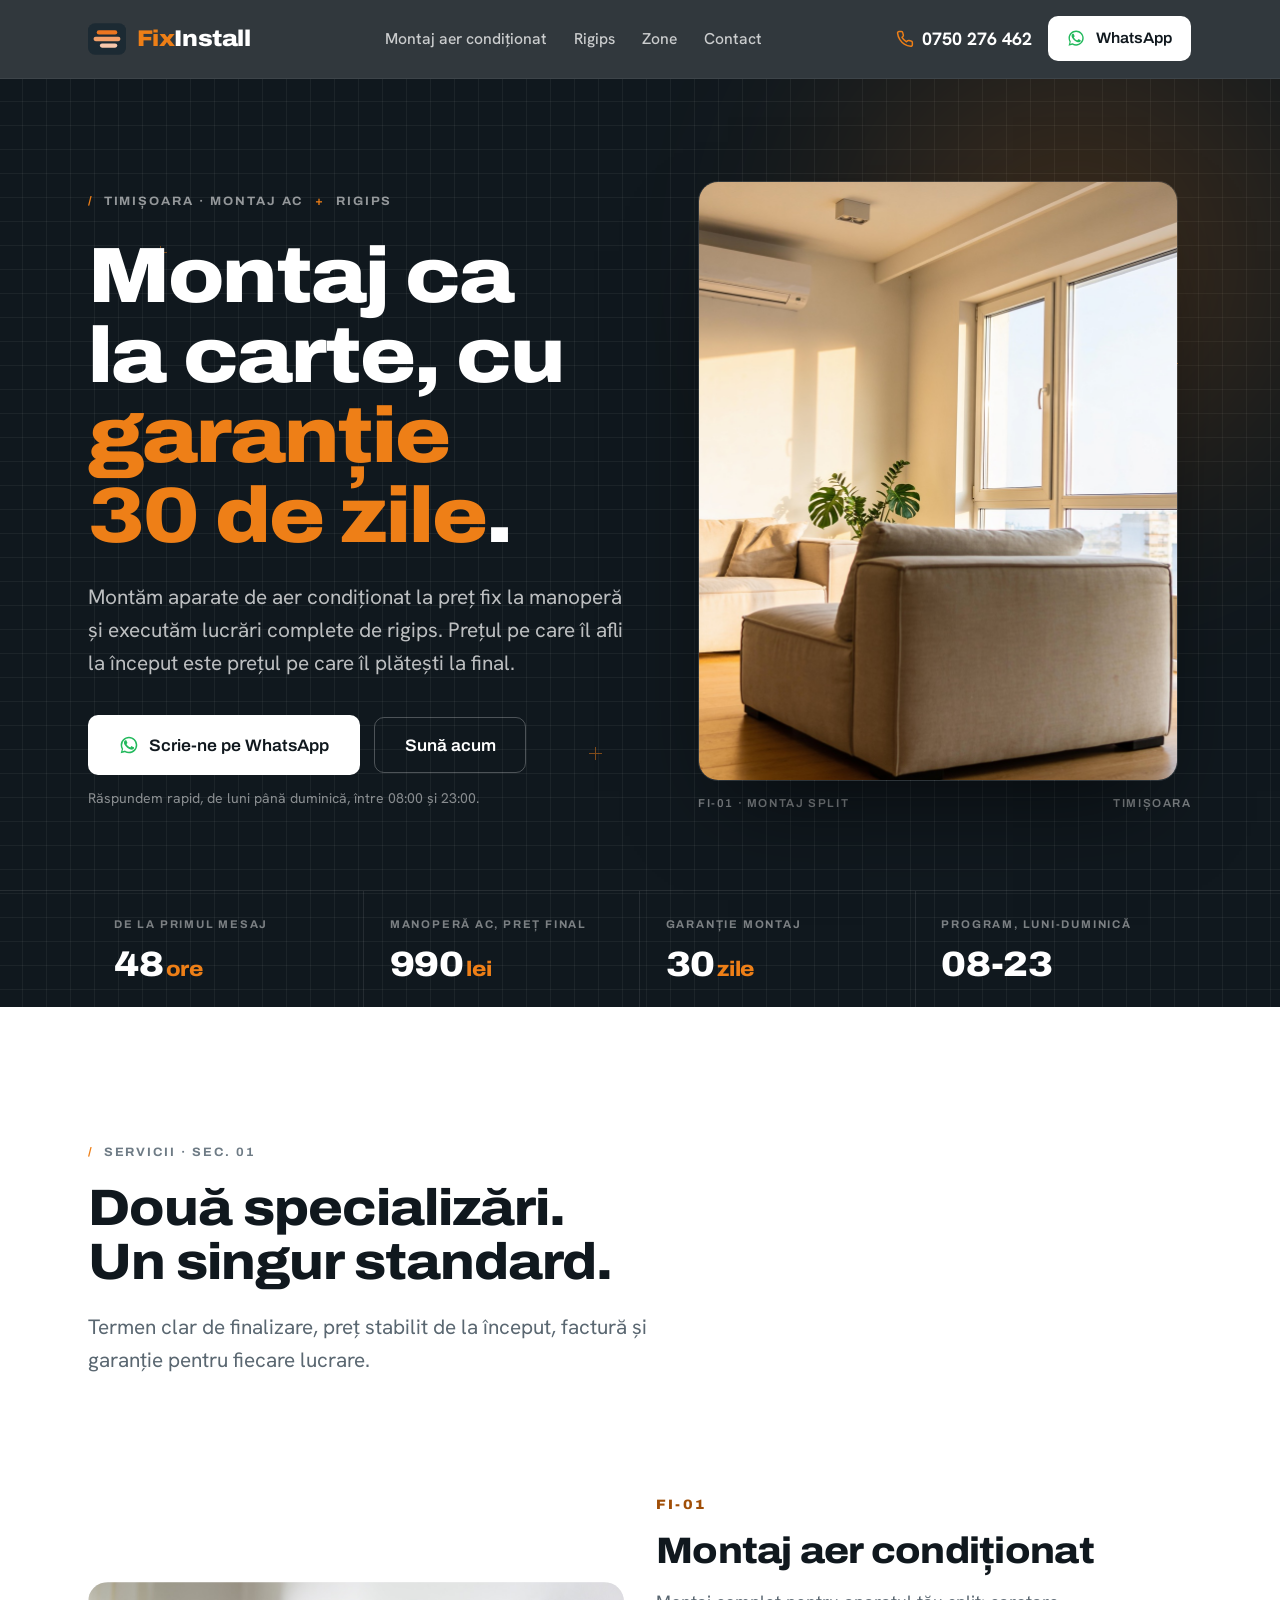
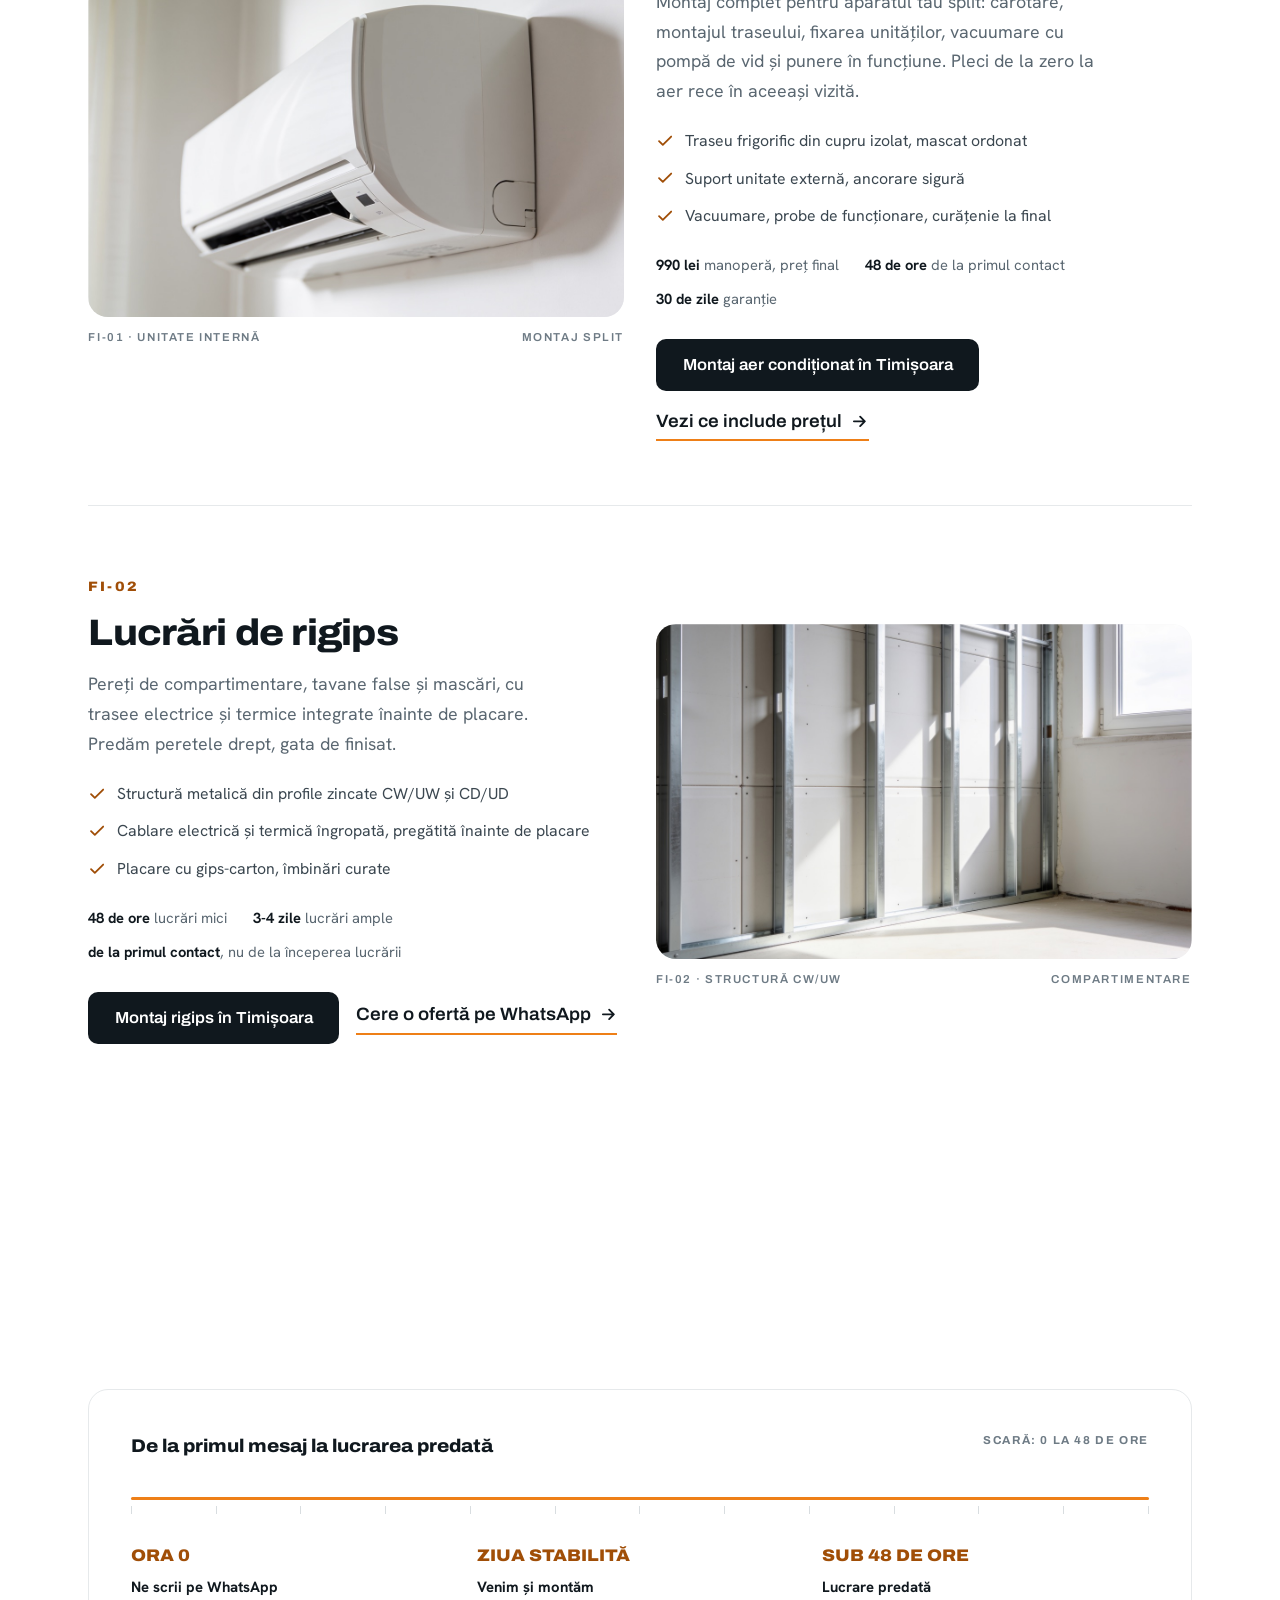
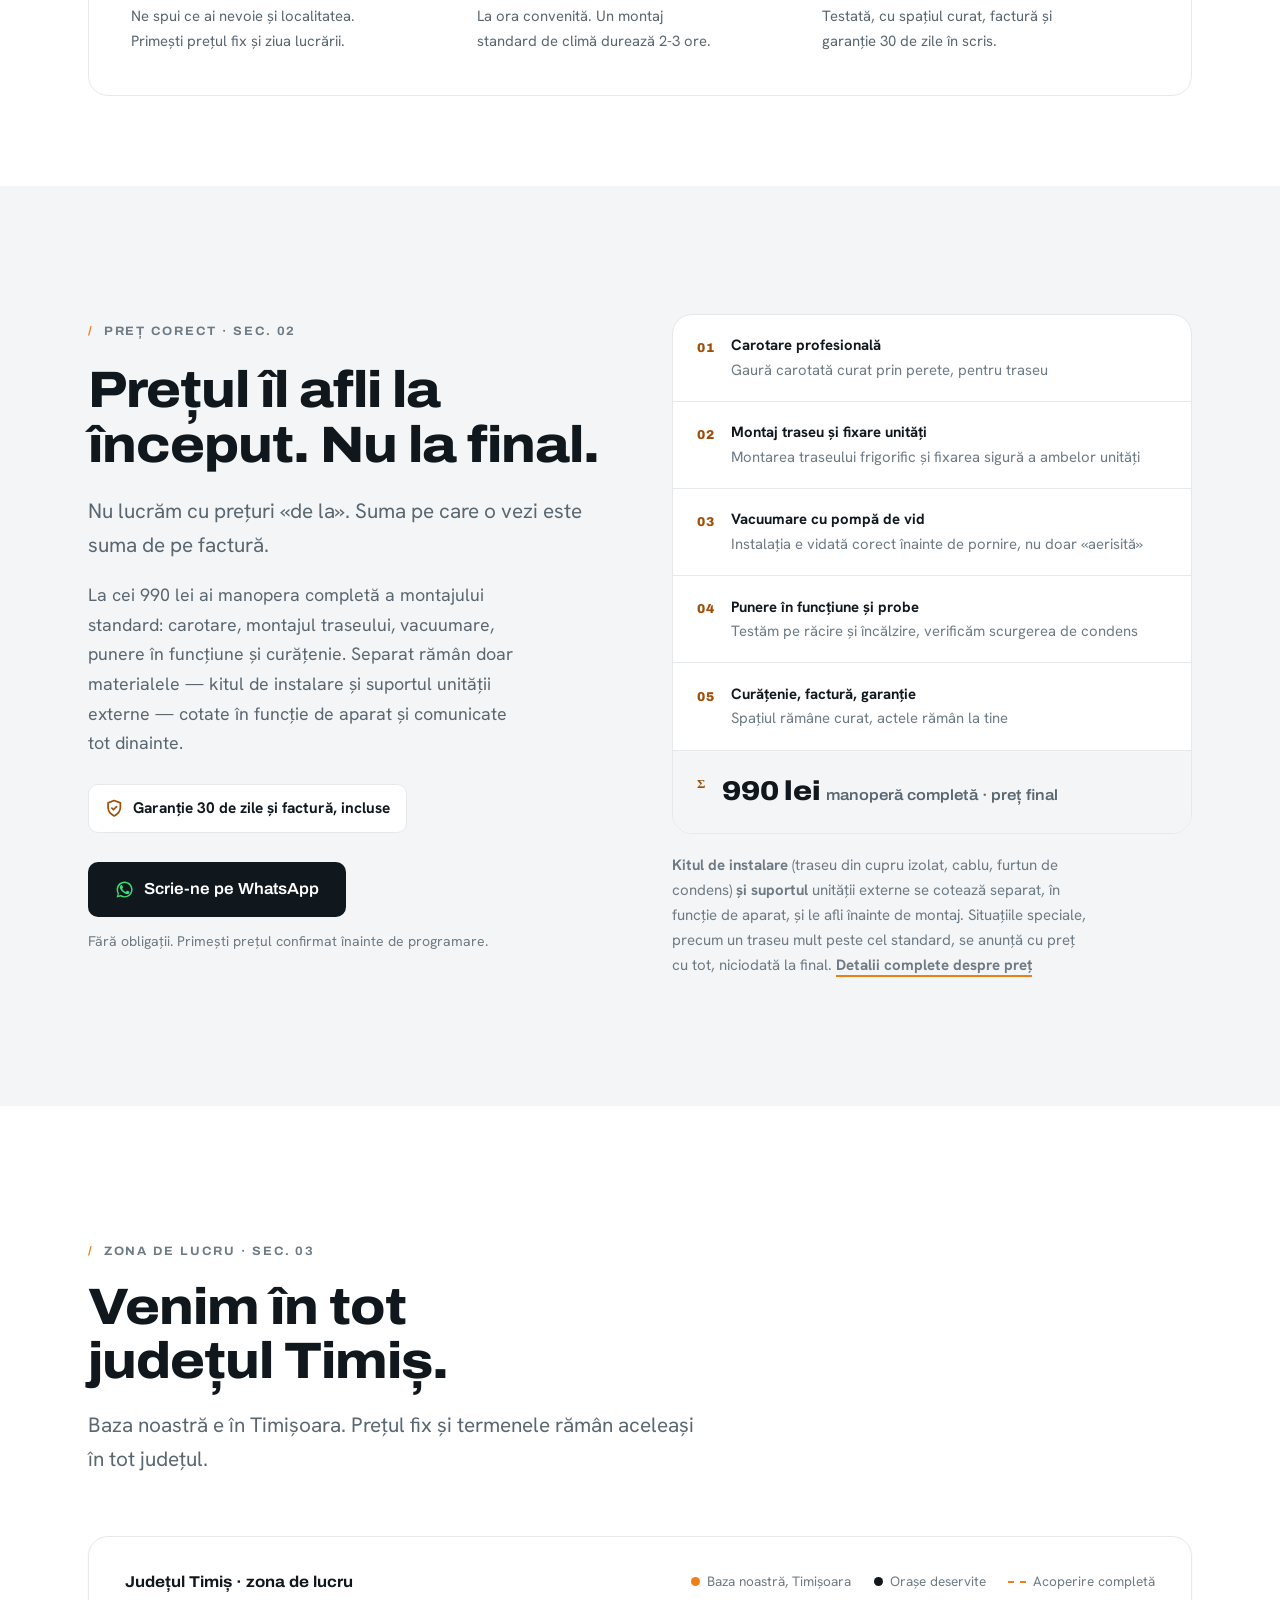
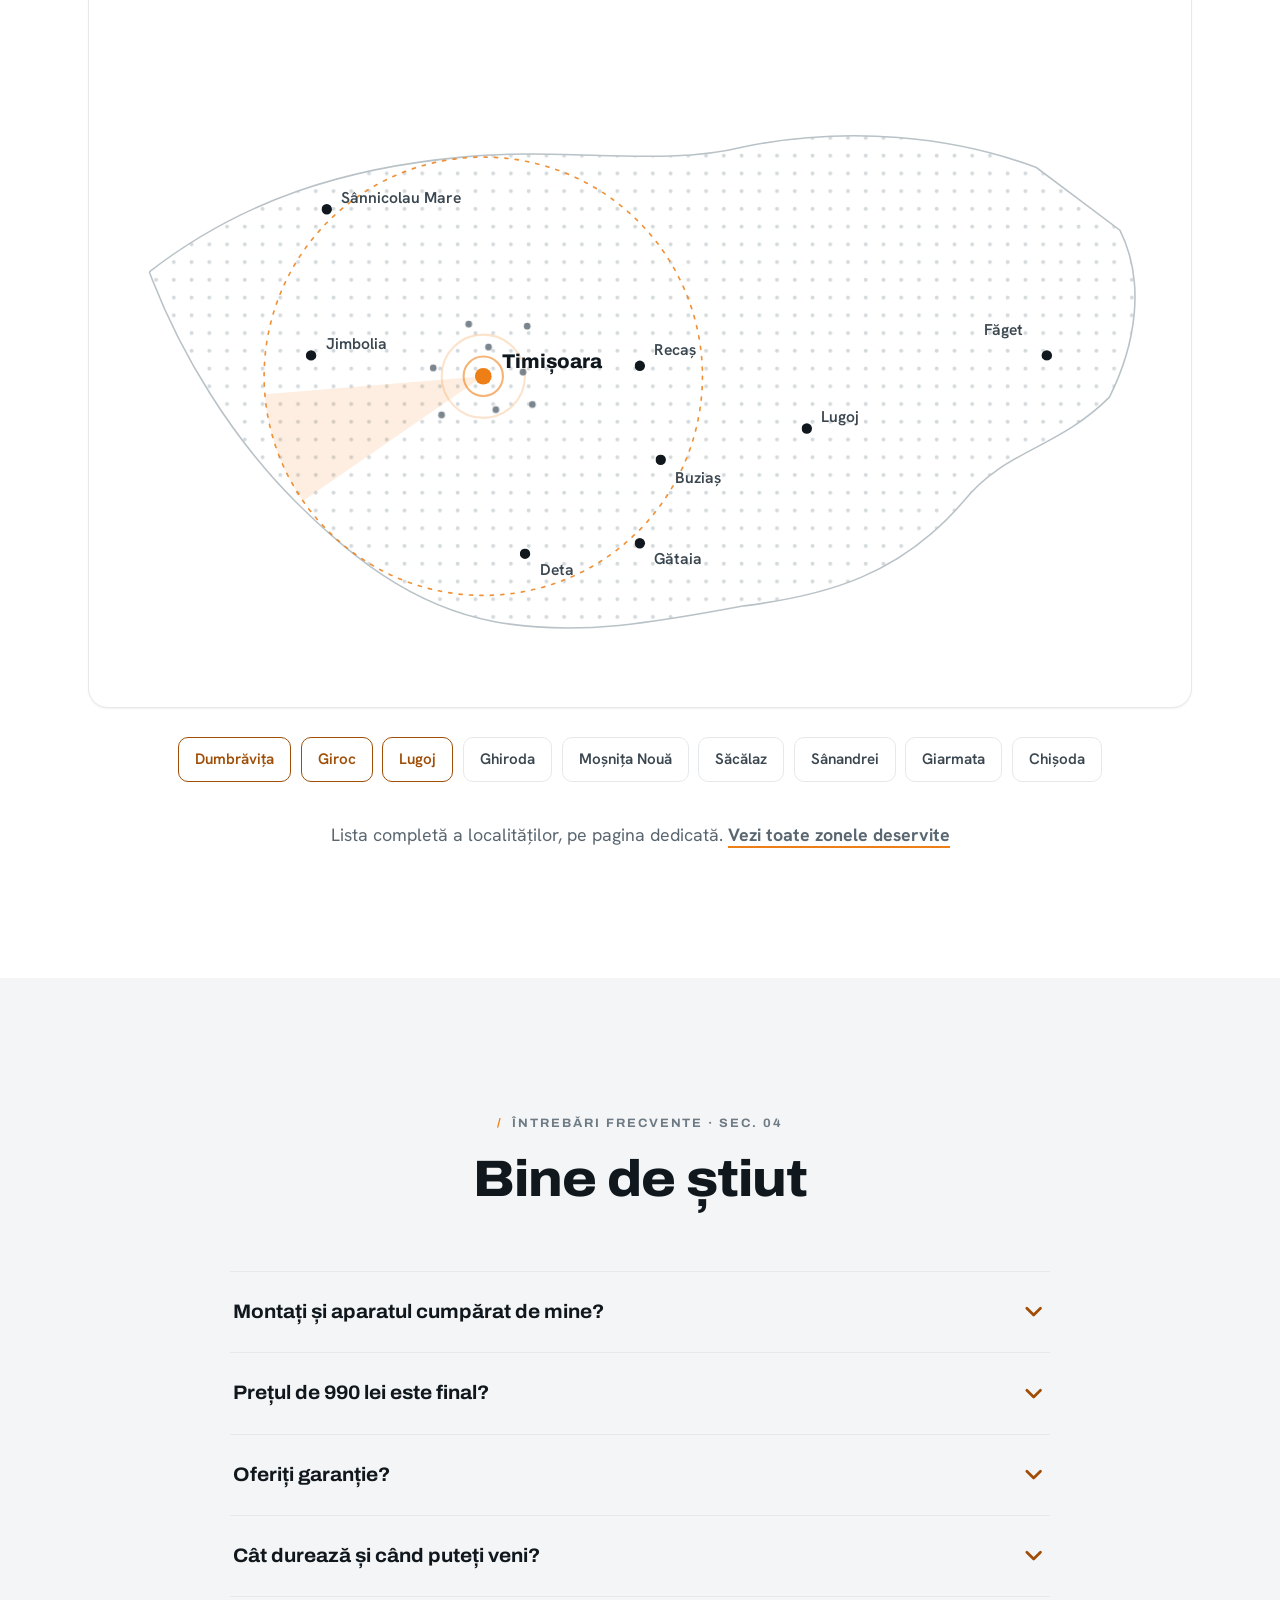
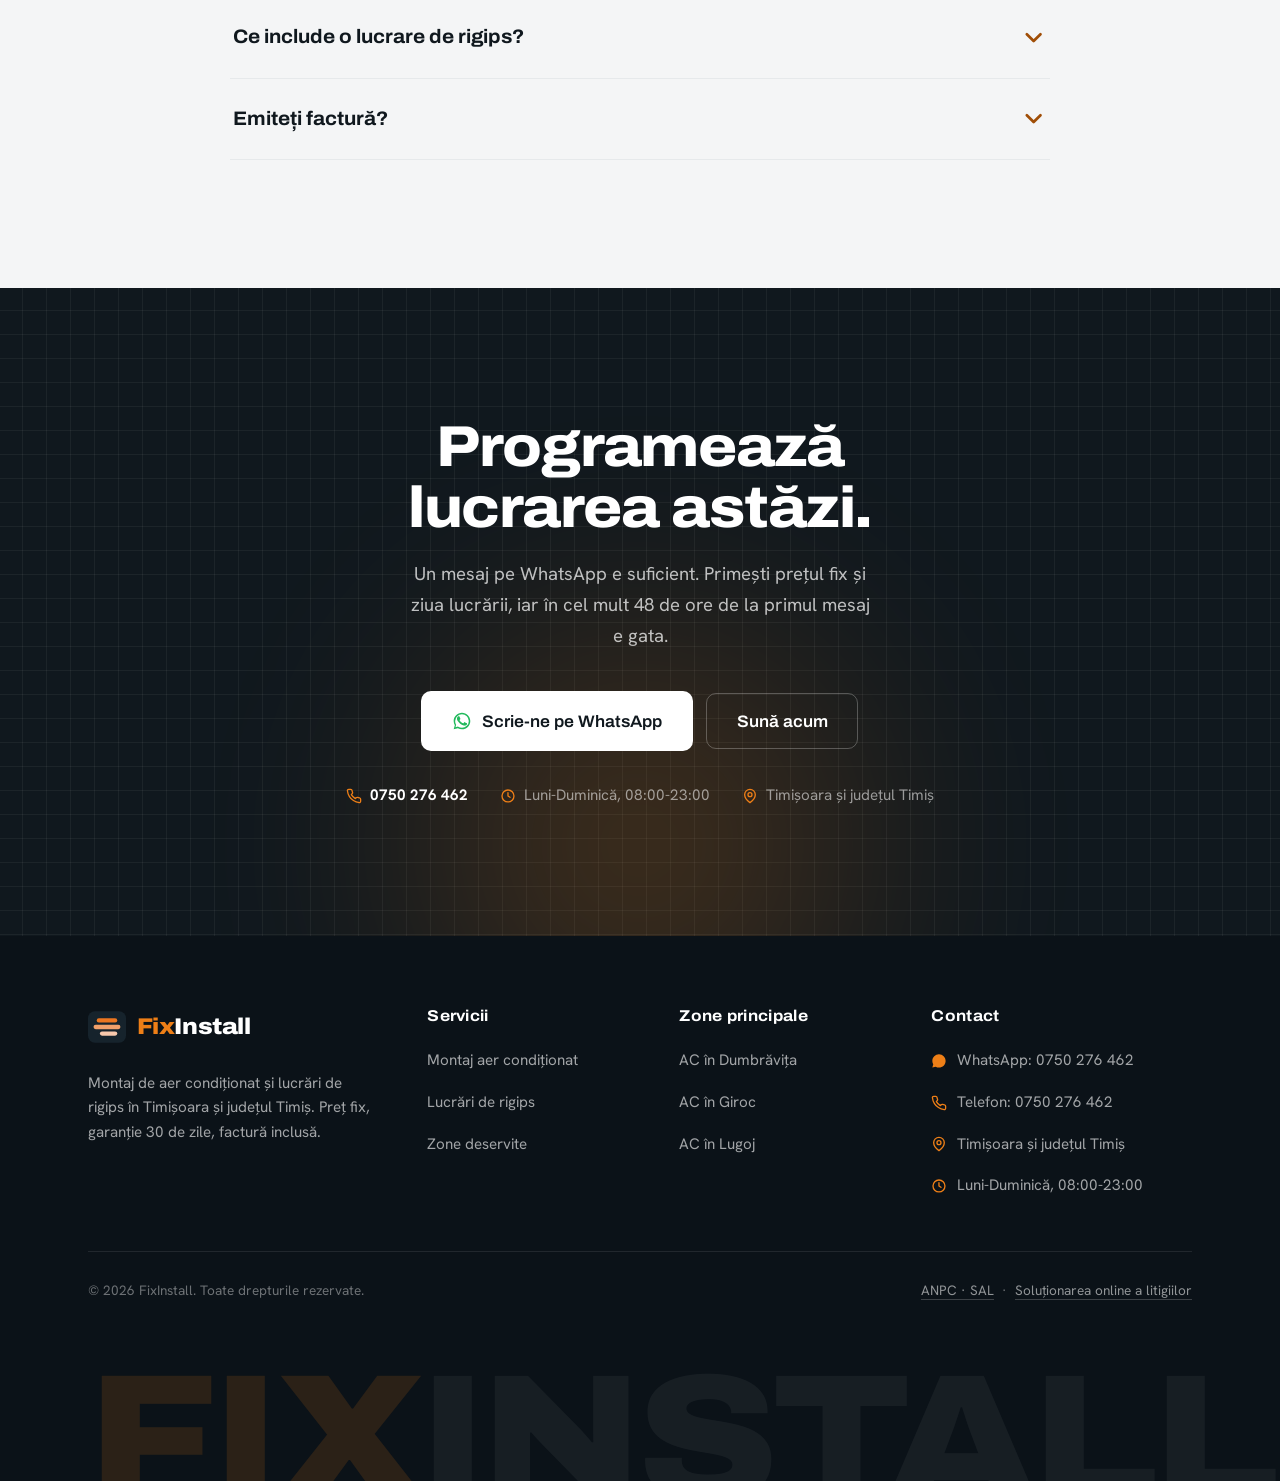
==== commit cbf526c3: "Elimină formulările care creau confuzie despre ce include prețul Un client a semnalat că pagina păre" ====
--- a/index.html
+++ b/index.html
@@ -139,7 +139,7 @@
       <div class="body rv" data-d="1">
         <span class="code">FI-01</span>
         <h3>Montaj aer condiționat</h3>
-        <p class="desc">Montaj complet pentru aparatul tău split: carotare, montajul kitului și al suportului, vacuumare cu pompă de vid și punere în funcțiune. Pleci de la zero la aer rece în aceeași vizită.</p>
+        <p class="desc">Montaj complet pentru aparatul tău split: carotare, montajul traseului, fixarea unităților, vacuumare cu pompă de vid și punere în funcțiune. Pleci de la zero la aer rece în aceeași vizită.</p>
         <ul>
           <li><svg viewBox="0 0 24 24" fill="none" stroke="currentColor" stroke-width="2.4" stroke-linecap="round" stroke-linejoin="round" aria-hidden="true"><path d="M20 6 9 17l-5-5"/></svg>Traseu frigorific din cupru izolat, mascat ordonat</li>
           <li><svg viewBox="0 0 24 24" fill="none" stroke="currentColor" stroke-width="2.4" stroke-linecap="round" stroke-linejoin="round" aria-hidden="true"><path d="M20 6 9 17l-5-5"/></svg>Suport unitate externă, ancorare sigură</li>
@@ -205,7 +205,7 @@
       <span class="tag rv">Preț corect · sec. 02</span>
       <h2 class="h-section rv" style="margin-top:1.25rem">Prețul îl afli la început. Nu la final.</h2>
       <p class="lede rv" style="margin-top:1.4rem">Nu lucrăm cu prețuri «de la». Suma pe care o vezi este suma de pe factură.</p>
-      <p class="rv" style="margin-top:1.2rem;color:var(--slate);max-width:46ch">Pe piață găsești des montaj «de la 500 lei», iar la final apar carotarea, kitul de instalare și deplasarea. La noi, 990 lei acoperă absolut tot montajul standard.</p>
+      <p class="rv" style="margin-top:1.2rem;color:var(--slate);max-width:46ch">La cei 990 lei ai manopera completă a montajului standard: carotare, montajul traseului, vacuumare, punere în funcțiune și curățenie. Separat rămân doar materialele — kitul de instalare și suportul unității externe — cotate în funcție de aparat și comunicate tot dinainte.</p>
       <div class="rv" style="margin-top:1.6rem"><span class="guarantee-chip"><svg viewBox="0 0 24 24" fill="none" stroke="currentColor" stroke-width="2.2" stroke-linecap="round" stroke-linejoin="round" aria-hidden="true"><path d="M12 2 4 5v6c0 5 3.4 8.5 8 11 4.6-2.5 8-6 8-11V5z"/><path d="m9 12 2 2 4-4"/></svg>Garanție 30 de zile și factură, incluse</span></div>
       <div class="rv" style="margin-top:1.8rem">
         <a class="btn btn--main" href="https://wa.me/40750276462?text=Bun%C4%83%20ziua%21%20A%C8%99%20dori%20un%20montaj%20de%20aer%20condi%C8%9Bionat%20la%20pre%C8%9B%20fix." target="_blank" rel="noopener">
@@ -219,7 +219,7 @@
     <div class="rv" data-d="1">
       <div class="spec-list">
         <div class="si"><span class="no">01</span><span><b>Carotare profesională</b><span>Gaură carotată curat prin perete, pentru traseu</span></span></div>
-        <div class="si"><span class="no">02</span><span><b>Montaj kit și suport</b><span>Instalarea traseului frigorific și fixarea consolei și a ambelor unități</span></span></div>
+        <div class="si"><span class="no">02</span><span><b>Montaj traseu și fixare unități</b><span>Montarea traseului frigorific și fixarea sigură a ambelor unități</span></span></div>
         <div class="si"><span class="no">03</span><span><b>Vacuumare cu pompă de vid</b><span>Instalația e vidată corect înainte de pornire, nu doar «aerisită»</span></span></div>
         <div class="si"><span class="no">04</span><span><b>Punere în funcțiune și probe</b><span>Testăm pe răcire și încălzire, verificăm scurgerea de condens</span></span></div>
         <div class="si"><span class="no">05</span><span><b>Curățenie, factură, garanție</b><span>Spațiul rămâne curat, actele rămân la tine</span></span></div>
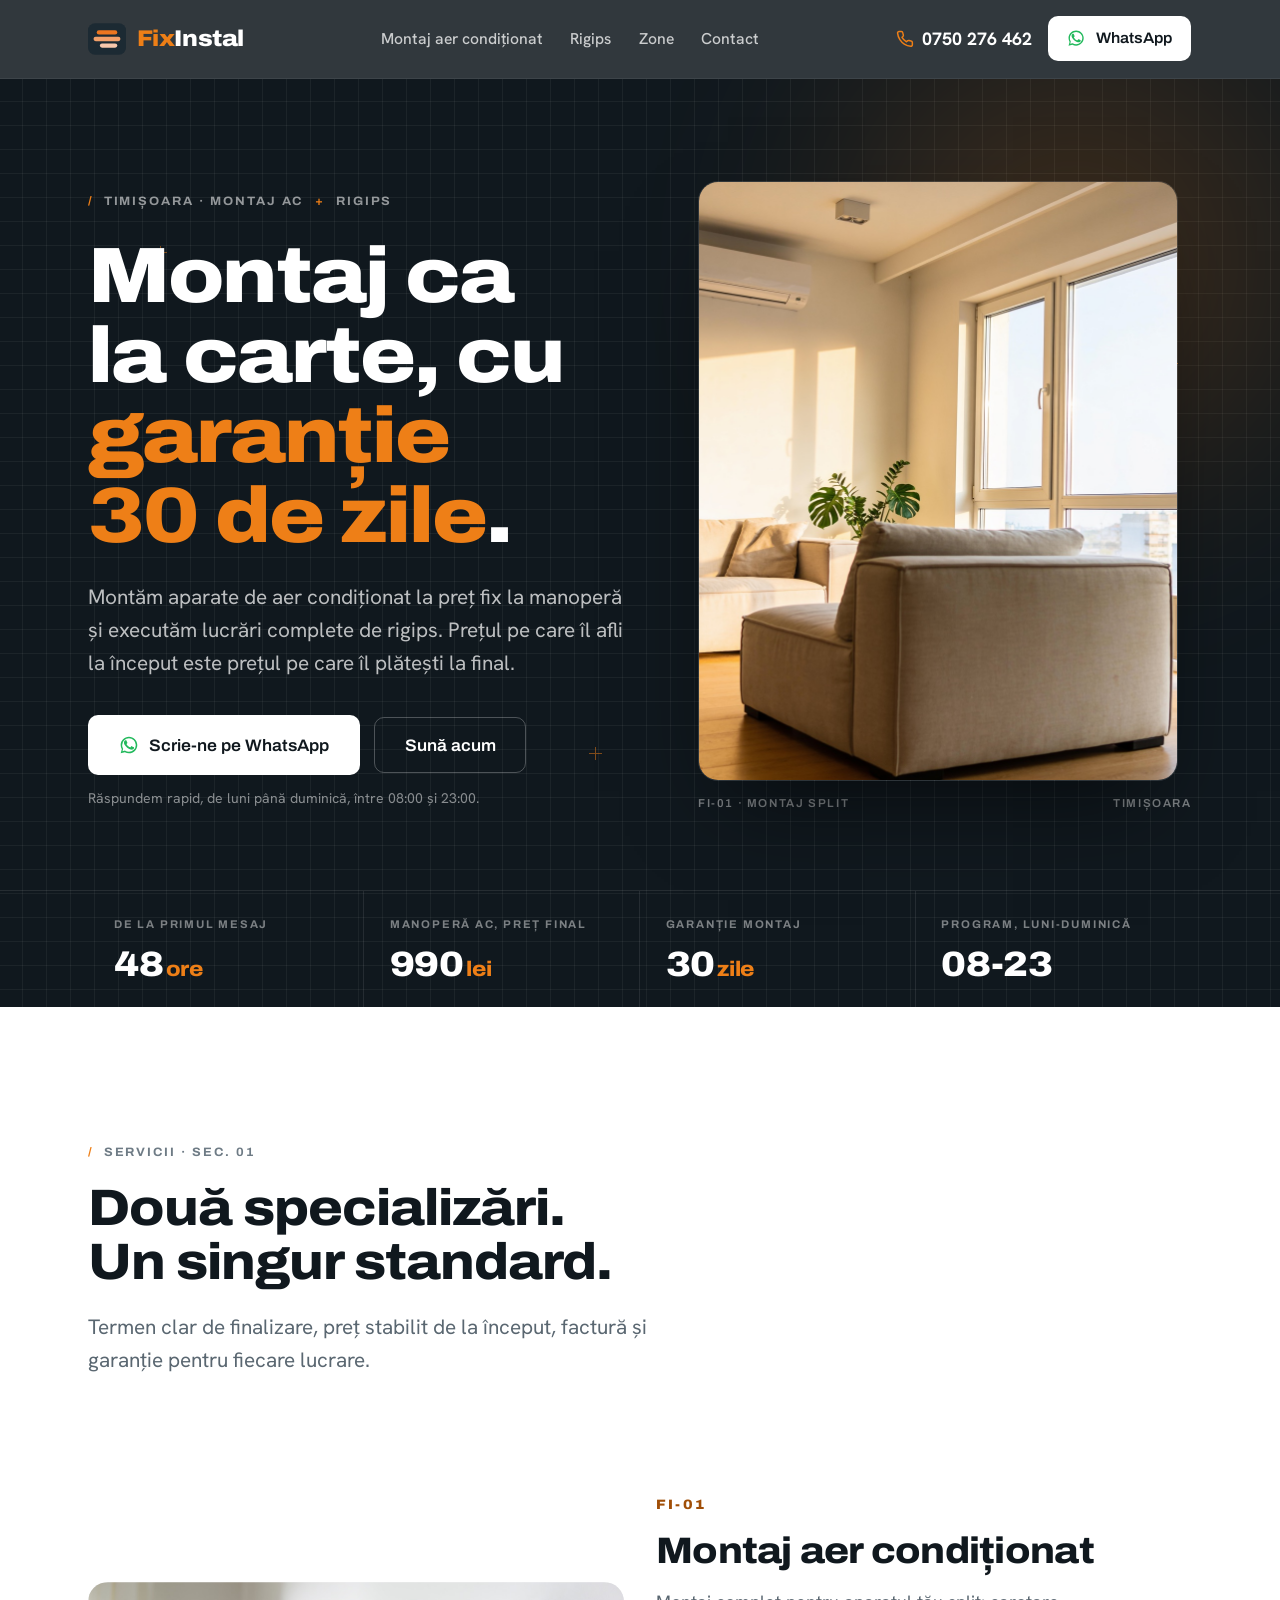
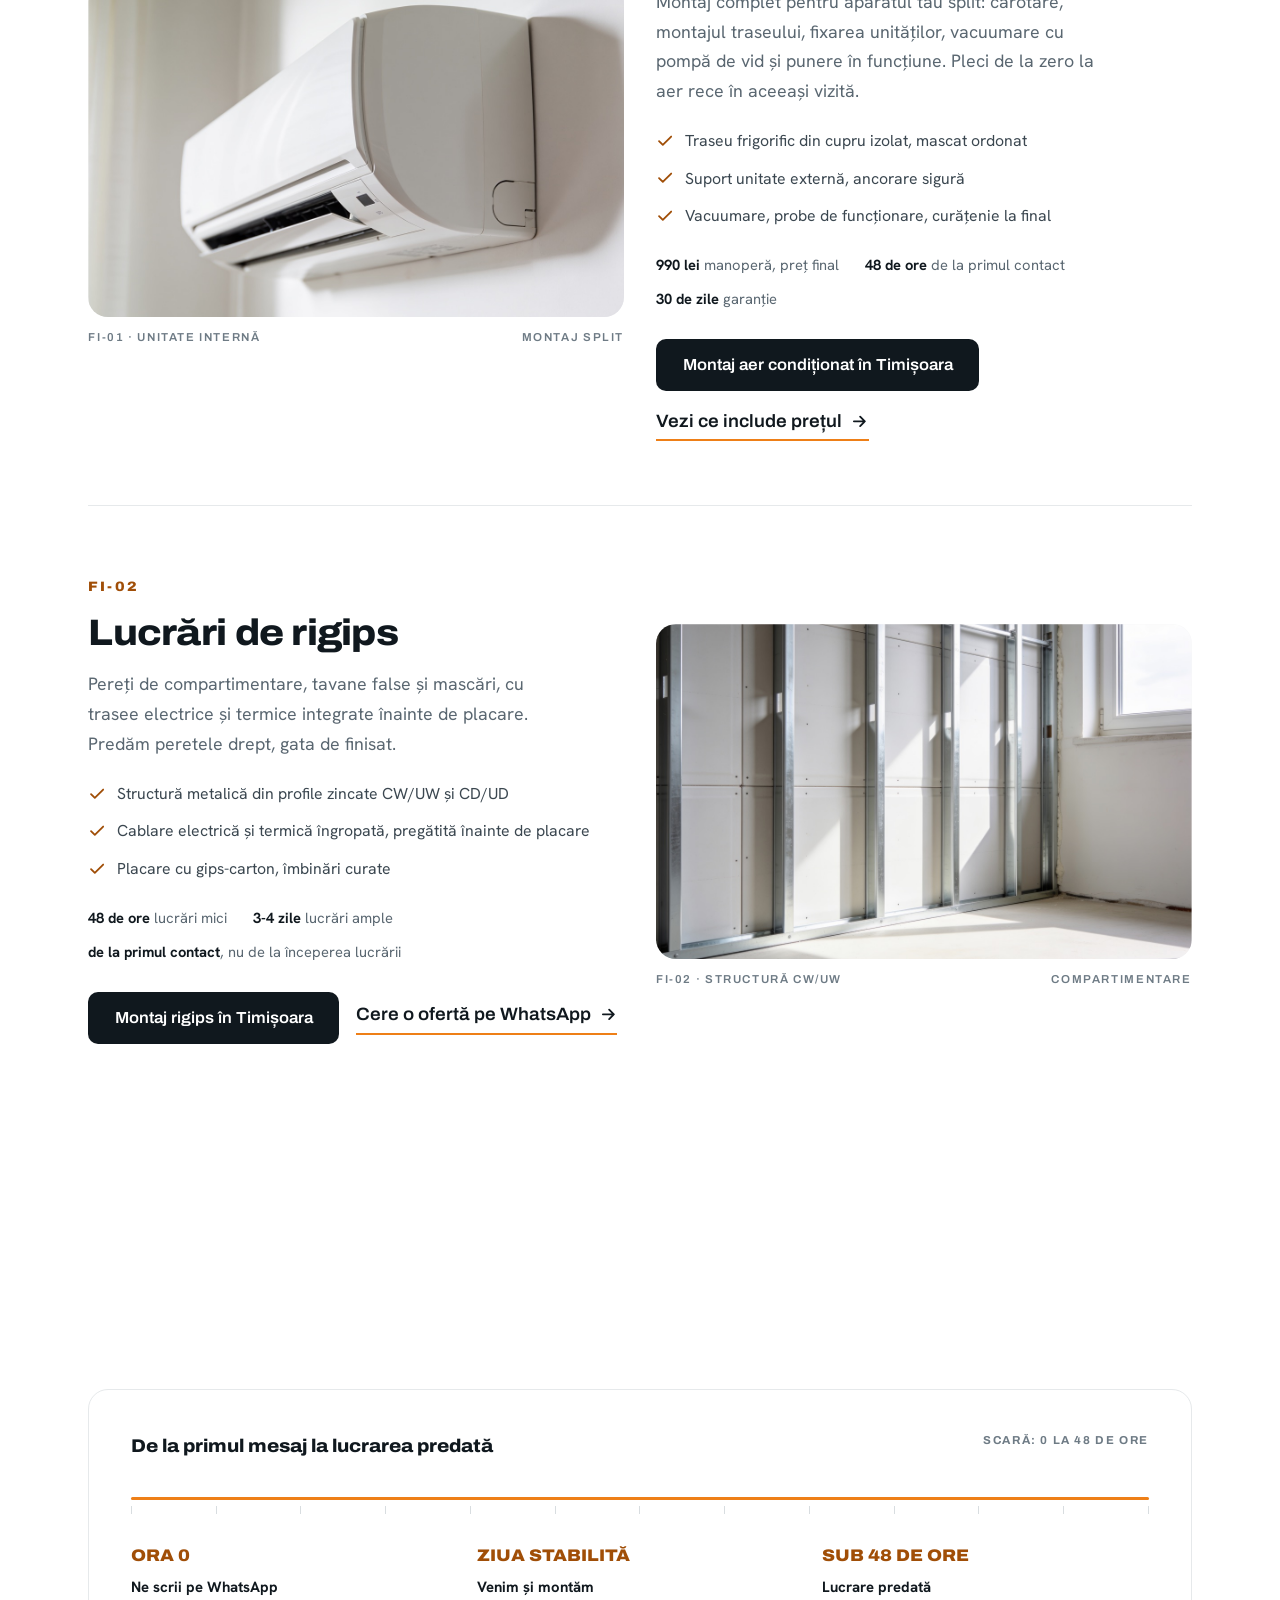
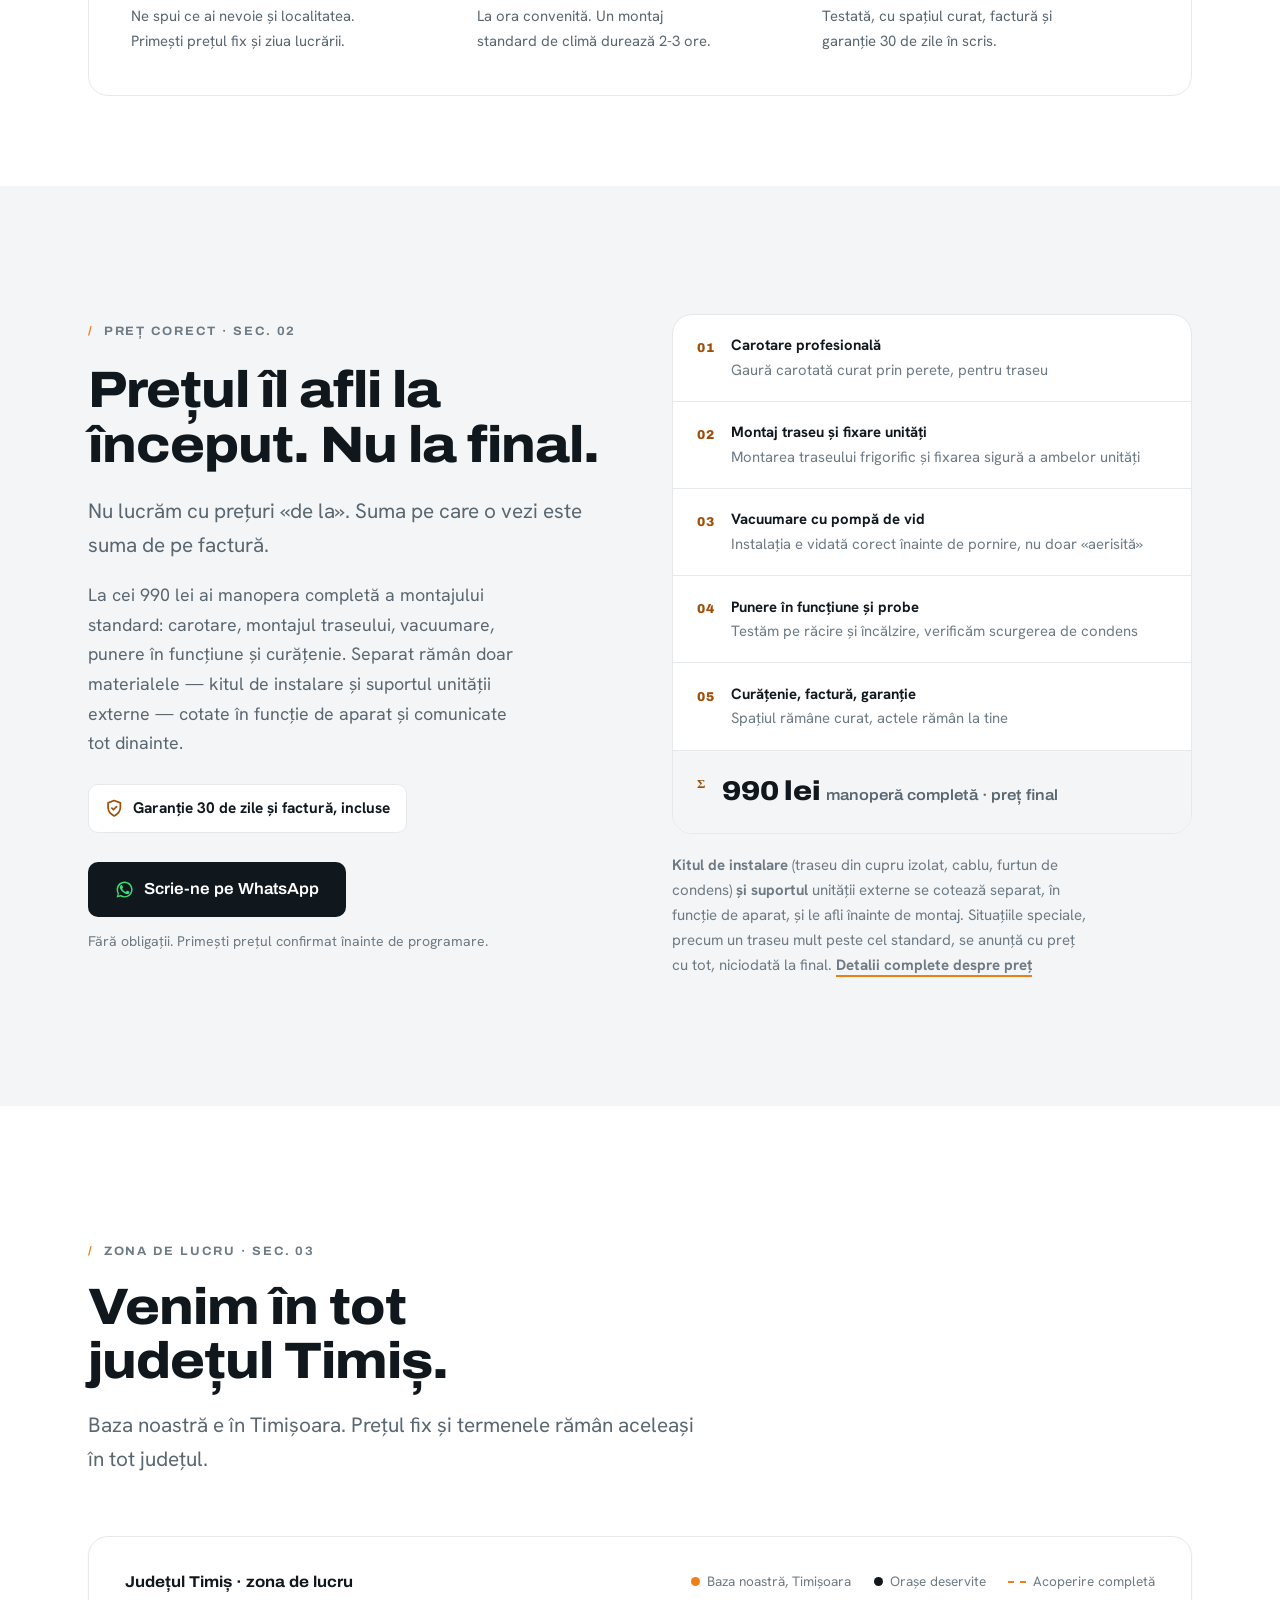
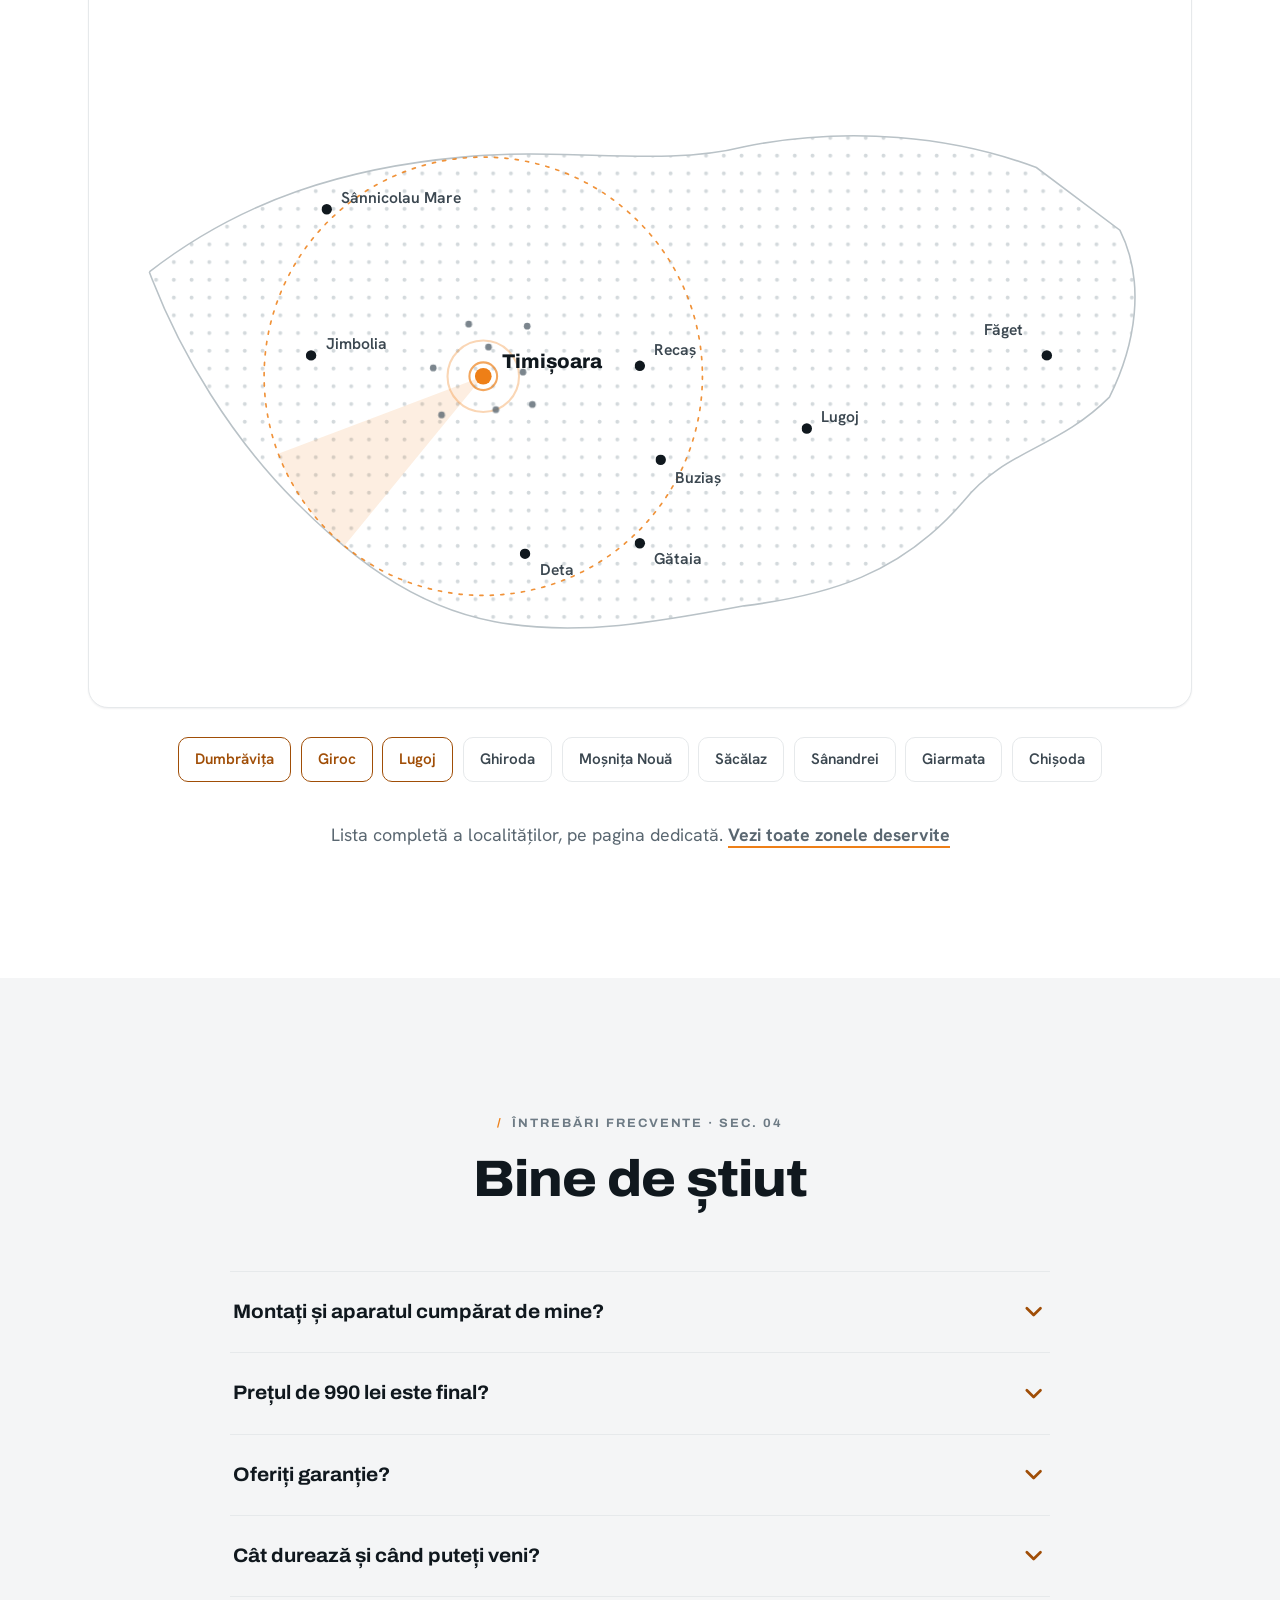
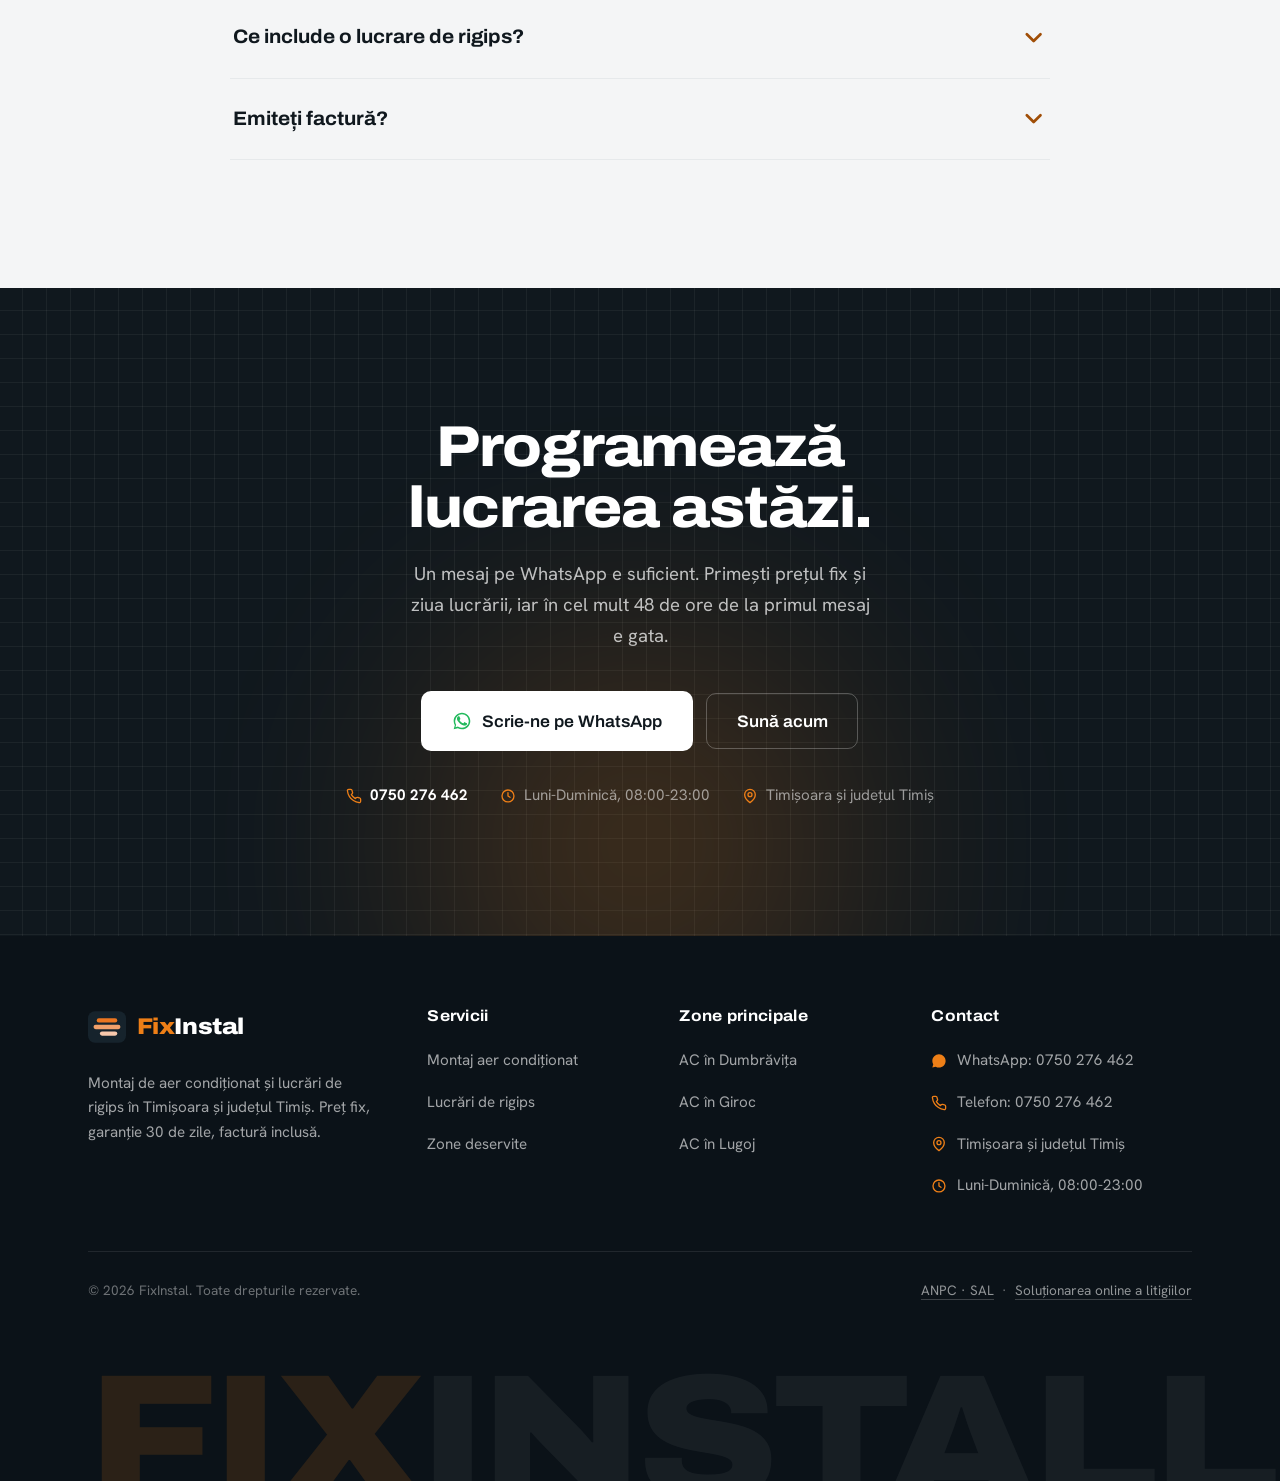
==== commit fc6731e2: "Rebranduire: FixInstall → FixInstal (un singur L) + domeniu corect - Numele brandului peste tot: Fix" ====
--- a/index.html
+++ b/index.html
@@ -3,22 +3,22 @@
 <head>
 <meta charset="utf-8">
 <meta name="viewport" content="width=device-width, initial-scale=1">
-<title>FixInstall | Montaj Aer Condiționat și Rigips în Timișoara</title>
-<meta name="description" content="FixInstall montează aer condiționat la preț fix de 990 lei manoperă și execută lucrări de rigips în Timișoara și județul Timiș. Lucrare finalizată în 48 de ore de la primul contact, garanție 30 de zile. Scrie-ne pe WhatsApp.">
+<title>FixInstal | Montaj Aer Condiționat și Rigips în Timișoara</title>
+<meta name="description" content="FixInstal montează aer condiționat la preț fix de 990 lei manoperă și execută lucrări de rigips în Timișoara și județul Timiș. Lucrare finalizată în 48 de ore de la primul contact, garanție 30 de zile. Scrie-ne pe WhatsApp.">
 <meta name="theme-color" content="#10181e">
-<link rel="canonical" href="https://fixinstall.ro/">
+<link rel="canonical" href="https://fixinstal.com/">
 
 <meta property="og:type" content="website">
 <meta property="og:locale" content="ro_RO">
-<meta property="og:site_name" content="FixInstall">
-<meta property="og:url" content="https://fixinstall.ro/">
+<meta property="og:site_name" content="FixInstal">
+<meta property="og:url" content="https://fixinstal.com/">
 <meta property="og:title" content="Montaj aer condiționat și rigips în Timișoara | Preț fix, garanție 30 de zile">
 <meta property="og:description" content="Preț fix fără surprize. Lucrare finalizată în 48 de ore de la primul mesaj. Garanție 30 de zile la montaj, factură inclusă.">
-<meta property="og:image" content="https://fixinstall.ro/assets/og.jpg">
+<meta property="og:image" content="https://fixinstal.com/assets/og.jpg">
 <meta property="og:image:width" content="1200">
 <meta property="og:image:height" content="630">
 <meta name="twitter:card" content="summary_large_image">
-<meta name="twitter:image" content="https://fixinstall.ro/assets/og.jpg">
+<meta name="twitter:image" content="https://fixinstal.com/assets/og.jpg">
 
 <link rel="icon" href="data:image/svg+xml,%3Csvg xmlns='http://www.w3.org/2000/svg' viewBox='0 0 48 48'%3E%3Crect width='48' height='48' rx='11' fill='%23112028'/%3E%3Crect x='11' y='13' width='26' height='5.6' rx='2.8' fill='%23ec7620'/%3E%3Crect x='7' y='21.2' width='34' height='5.6' rx='2.8' fill='%23f2a06a'/%3E%3Crect x='15' y='29.4' width='22' height='5.6' rx='2.8' fill='%23f8c8ac'/%3E%3C/svg%3E">
 <link rel="preconnect" href="https://fonts.googleapis.com">
@@ -32,9 +32,9 @@
 
 <header class="header on-dark">
   <div class="wrap nav">
-    <a class="brand" href="index.html" aria-label="FixInstall, acasă">
+    <a class="brand" href="index.html" aria-label="FixInstal, acasă">
       <svg class="mark" viewBox="0 0 48 40" aria-hidden="true"><rect width="48" height="40" rx="9" fill="#1c2a33"/><rect x="11" y="9" width="26" height="5.4" rx="2.7" fill="#ec7620"/><rect x="7" y="17.3" width="34" height="5.4" rx="2.7" fill="#f2a06a"/><rect x="15" y="25.6" width="22" height="5.4" rx="2.7" fill="#f8c8ac"/></svg>
-      <span class="word"><span class="fix">Fix</span><span class="install">Install</span></span>
+      <span class="word"><span class="fix">Fix</span><span class="install">Instal</span></span>
     </a>
     <nav class="nav-links" aria-label="Navigare principală">
       <a href="montaj-aer-conditionat-timisoara.html">Montaj aer condiționat</a>
@@ -61,7 +61,7 @@
 <div class="scrim" id="scrim"></div>
 <aside class="mobile-menu on-dark" id="mobileMenu" aria-label="Meniu">
   <div class="mm-head">
-    <span class="brand"><span class="word"><span class="fix">Fix</span><span class="install">Install</span></span></span>
+    <span class="brand"><span class="word"><span class="fix">Fix</span><span class="install">Instal</span></span></span>
     <button class="menu-btn" id="menuClose" aria-label="Închide meniul">
       <svg viewBox="0 0 24 24" fill="none" stroke="currentColor" stroke-width="2" stroke-linecap="round" aria-hidden="true"><path d="M18 6 6 18M6 6l12 12"/></svg>
     </button>
@@ -248,7 +248,7 @@
           <span><i class="l-radius"></i>Acoperire completă</span>
         </div>
       </div>
-      <svg class="mapviz" viewBox="0 0 1000 640" role="img" aria-label="Harta județului Timiș cu zona de acoperire FixInstall: Timișoara și toate orașele din județ">
+      <svg class="mapviz" viewBox="0 0 1000 640" role="img" aria-label="Harta județului Timiș cu zona de acoperire FixInstal: Timișoara și toate orașele din județ">
         <defs>
           <pattern id="dotp" width="17" height="17" patternUnits="userSpaceOnUse">
             <circle cx="2.5" cy="2.5" r="1.9" fill="#d3d9dc"/>
@@ -369,7 +369,7 @@
       <div>
         <span class="brand">
           <svg class="mark" viewBox="0 0 48 40" aria-hidden="true"><rect width="48" height="40" rx="9" fill="#16232c"/><rect x="11" y="9" width="26" height="5.4" rx="2.7" fill="#ec7620"/><rect x="7" y="17.3" width="34" height="5.4" rx="2.7" fill="#f2a06a"/><rect x="15" y="25.6" width="22" height="5.4" rx="2.7" fill="#f8c8ac"/></svg>
-          <span class="word"><span class="fix">Fix</span><span class="install">Install</span></span>
+          <span class="word"><span class="fix">Fix</span><span class="install">Instal</span></span>
         </span>
         <p class="f-about">Montaj de aer condiționat și lucrări de rigips în Timișoara și județul Timiș. Preț fix, garanție 30 de zile, factură inclusă.</p>
       </div>
@@ -400,7 +400,7 @@
       </div>
     </div>
     <div class="footer-bottom">
-      <span>© <span id="year">2026</span> FixInstall. Toate drepturile rezervate.</span>
+      <span>© <span id="year">2026</span> FixInstal. Toate drepturile rezervate.</span>
       <span><a href="https://anpc.ro/ce-este-sal/" target="_blank" rel="noopener">ANPC · SAL</a> &nbsp;·&nbsp; <a href="https://ec.europa.eu/consumers/odr" target="_blank" rel="noopener">Soluționarea online a litigiilor</a></span>
     </div>
     <div class="mega" aria-hidden="true"><span class="fx">FIX</span>INSTALL</div>
@@ -424,10 +424,10 @@
   "@graph":[
     {
       "@type":["LocalBusiness","HVACBusiness"],
-      "@id":"https://fixinstall.ro/#business",
-      "name":"FixInstall",
-      "url":"https://fixinstall.ro/",
-      "image":"https://fixinstall.ro/assets/og.jpg",
+      "@id":"https://fixinstal.com/#business",
+      "name":"FixInstal",
+      "url":"https://fixinstal.com/",
+      "image":"https://fixinstal.com/assets/og.jpg",
       "description":"Montaj aer condiționat la preț fix și lucrări de rigips în Timișoara și județul Timiș. Lucrare finalizată în 48 de ore de la primul contact, garanție 30 de zile la montaj, factură inclusă.",
       "telephone":"+40750276462",
       "address":{"@type":"PostalAddress","addressLocality":"Timișoara","addressRegion":"Timiș","addressCountry":"RO"},
@@ -439,14 +439,14 @@
     {
       "@type":"Service",
       "serviceType":"Montaj aer condiționat",
-      "provider":{"@id":"https://fixinstall.ro/#business"},
+      "provider":{"@id":"https://fixinstal.com/#business"},
       "areaServed":{"@type":"AdministrativeArea","name":"Județul Timiș, România"},
       "offers":{"@type":"Offer","price":"990","priceCurrency":"RON","description":"Manoperă montaj complet la preț fix. Kitul de instalare și suportul se cotează separat. Garanție 30 de zile"}
     },
     {
       "@type":"Service",
       "serviceType":"Lucrări de rigips și gips-carton",
-      "provider":{"@id":"https://fixinstall.ro/#business"},
+      "provider":{"@id":"https://fixinstal.com/#business"},
       "areaServed":{"@type":"AdministrativeArea","name":"Județul Timiș, România"}
     }
   ]
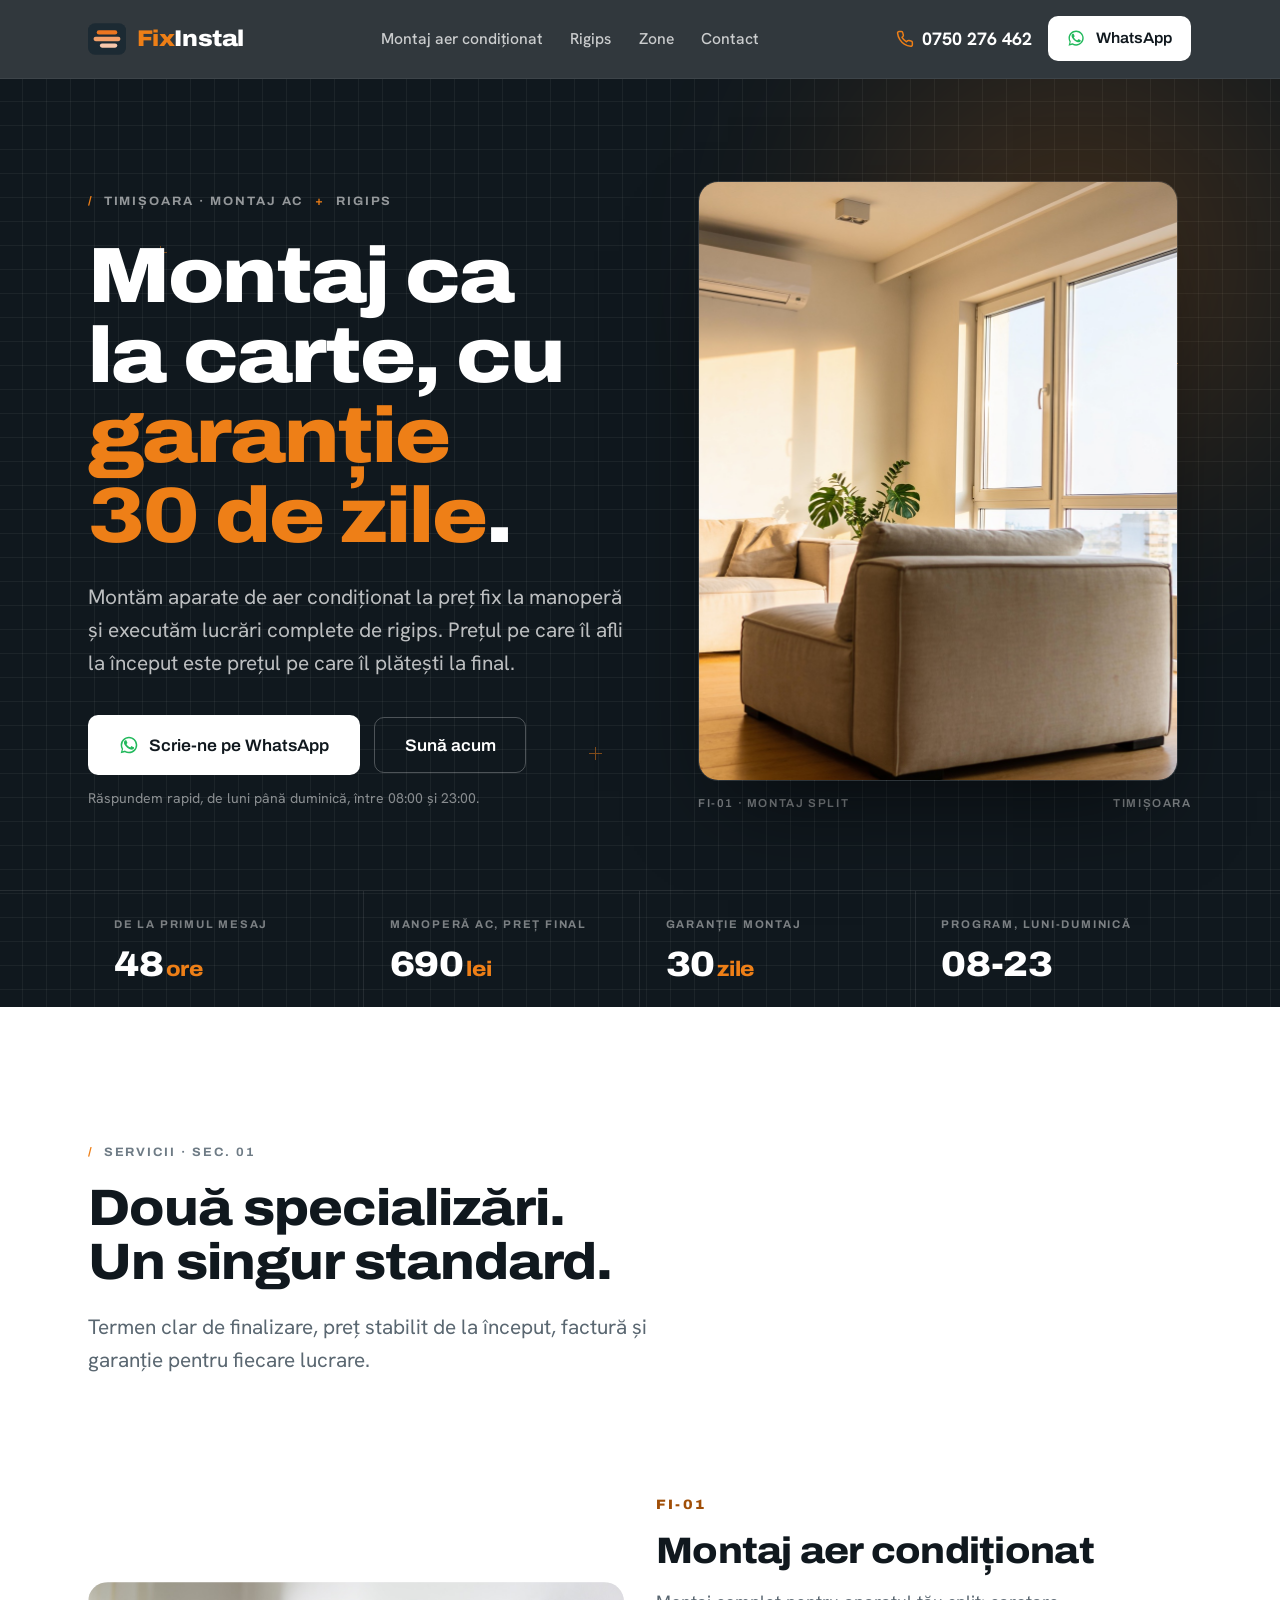
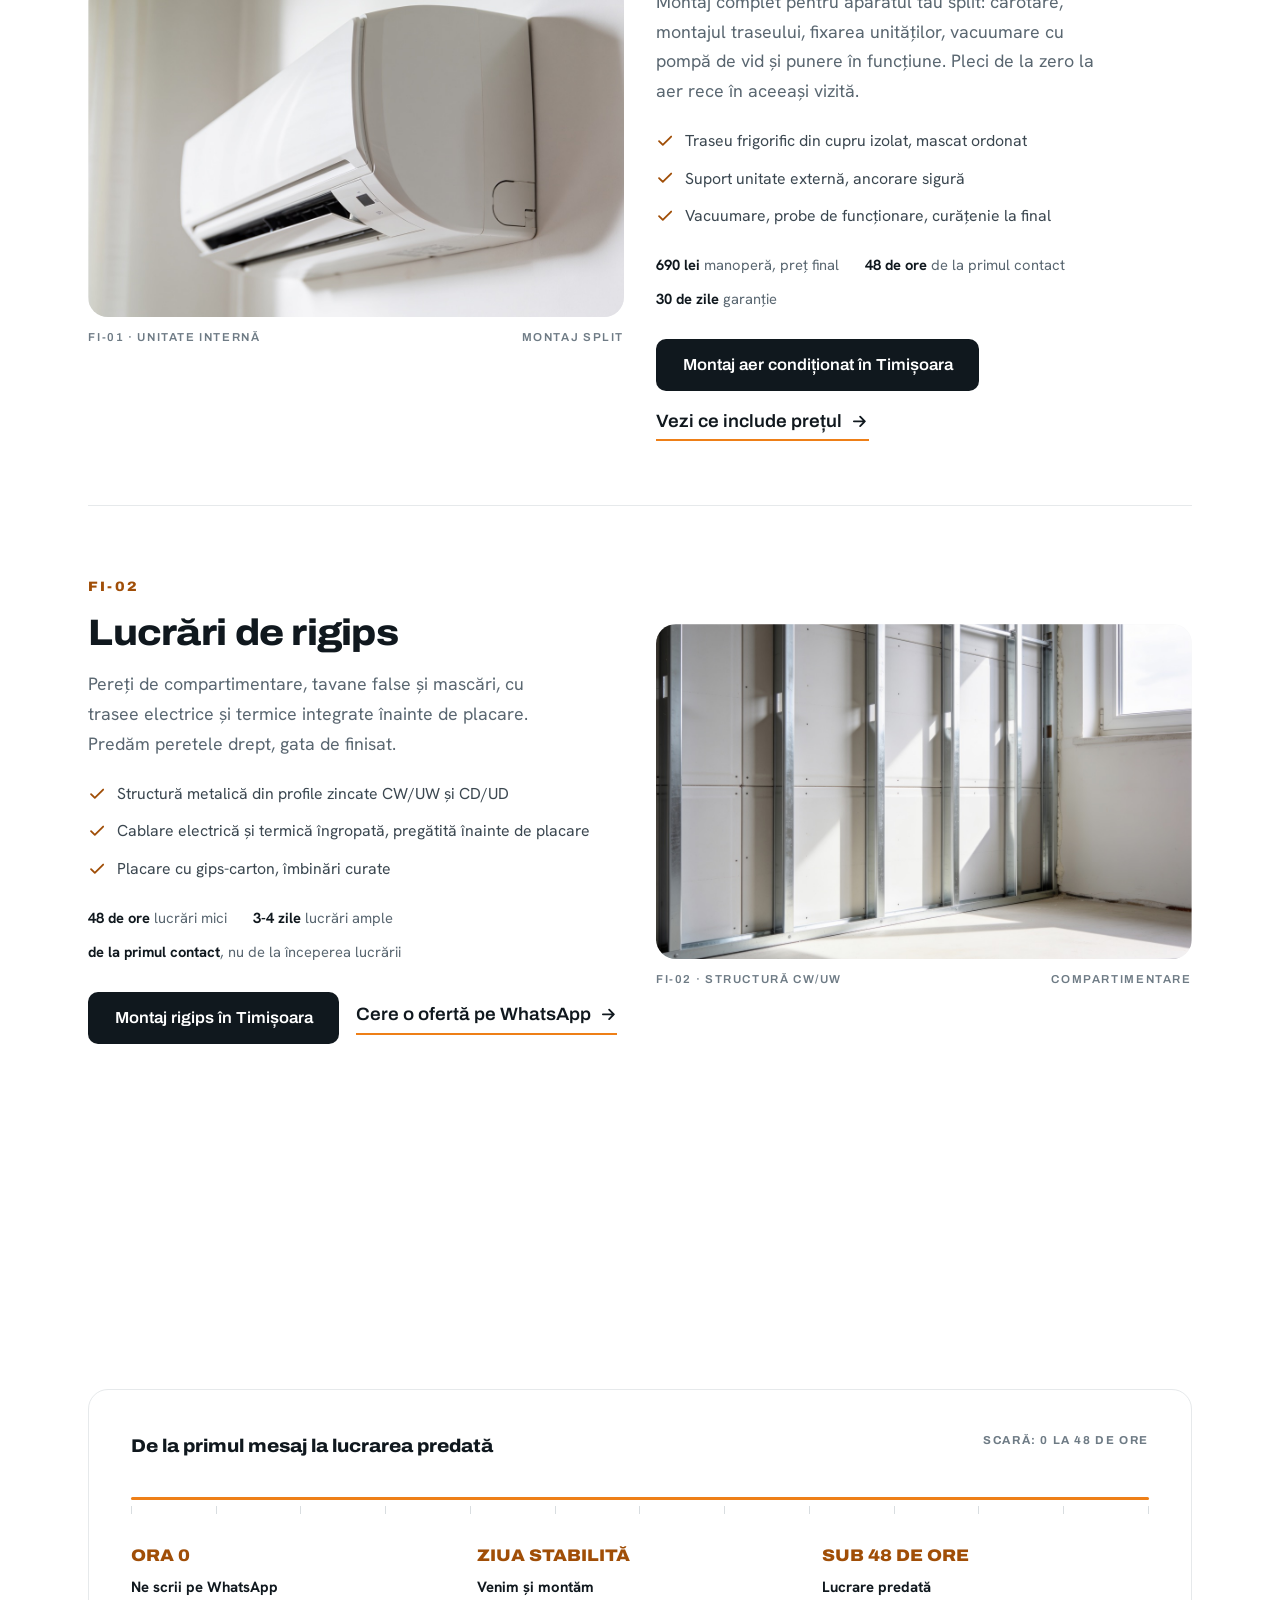
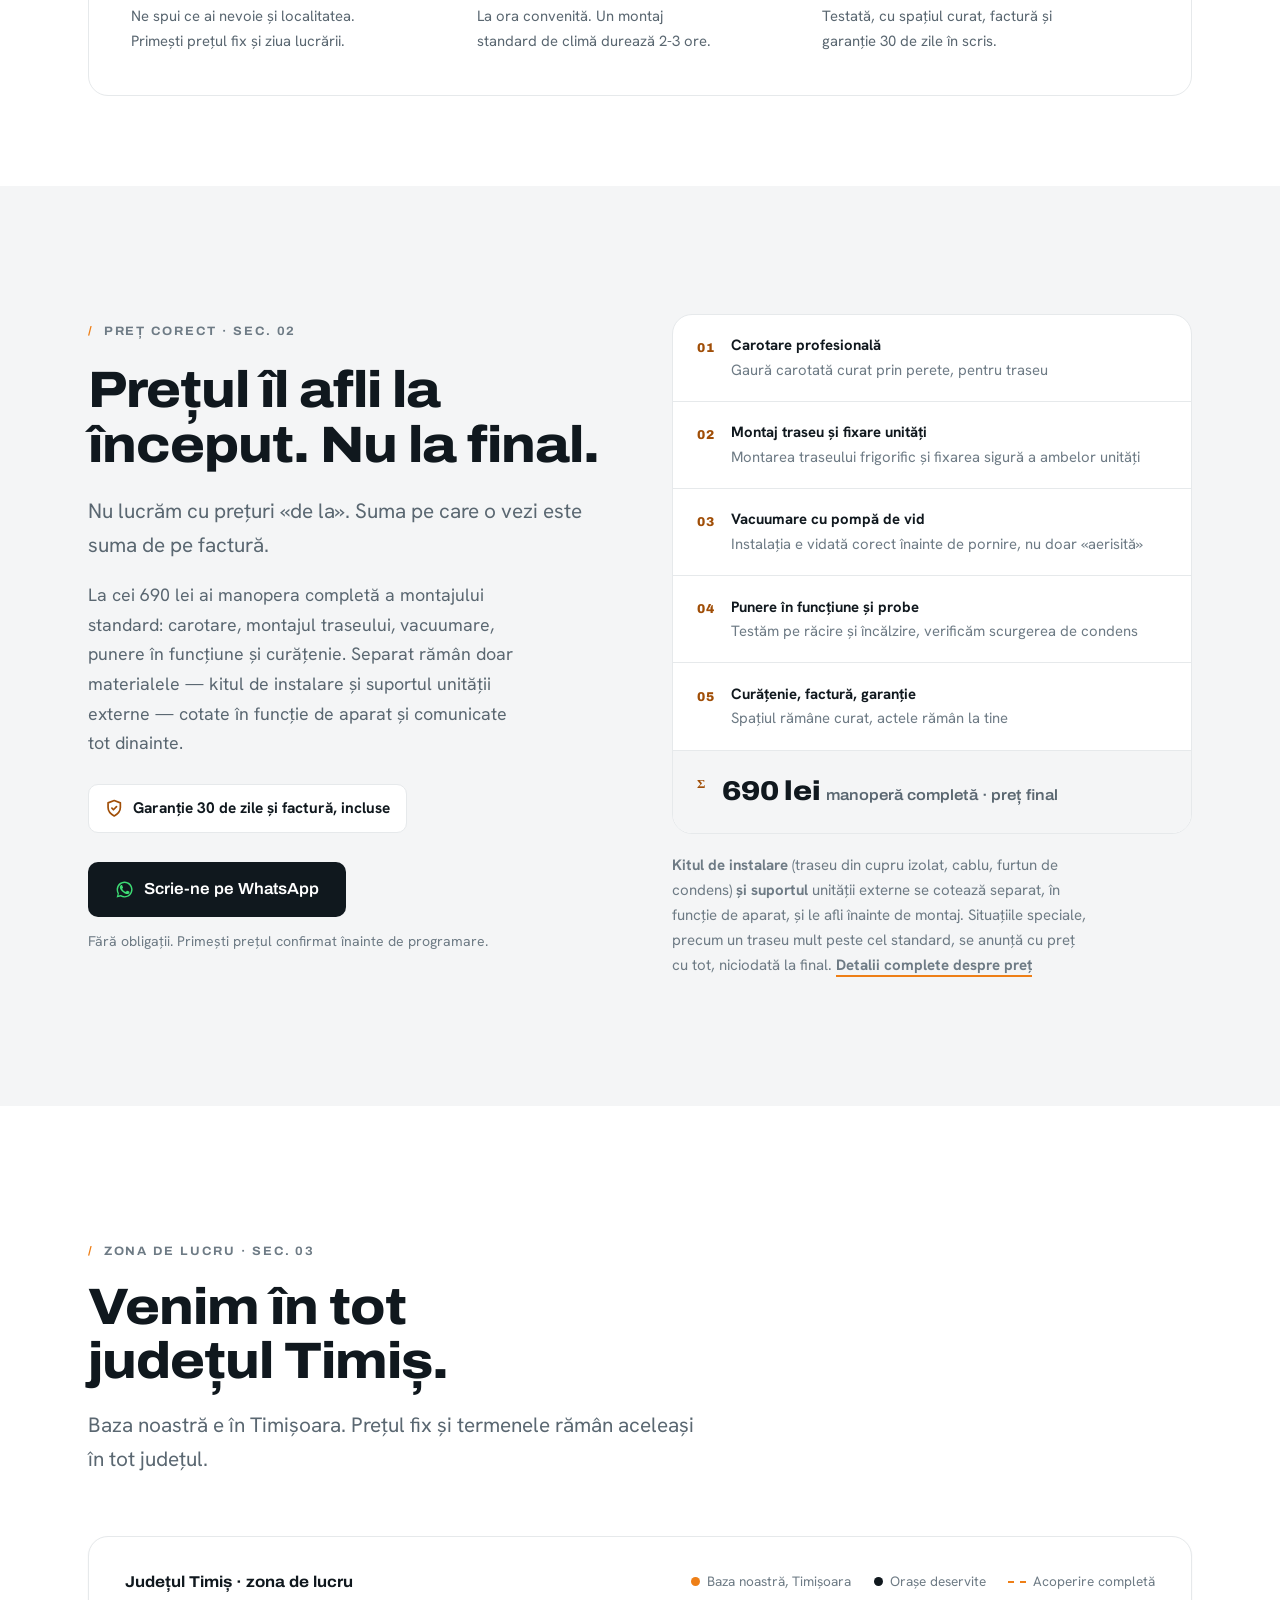
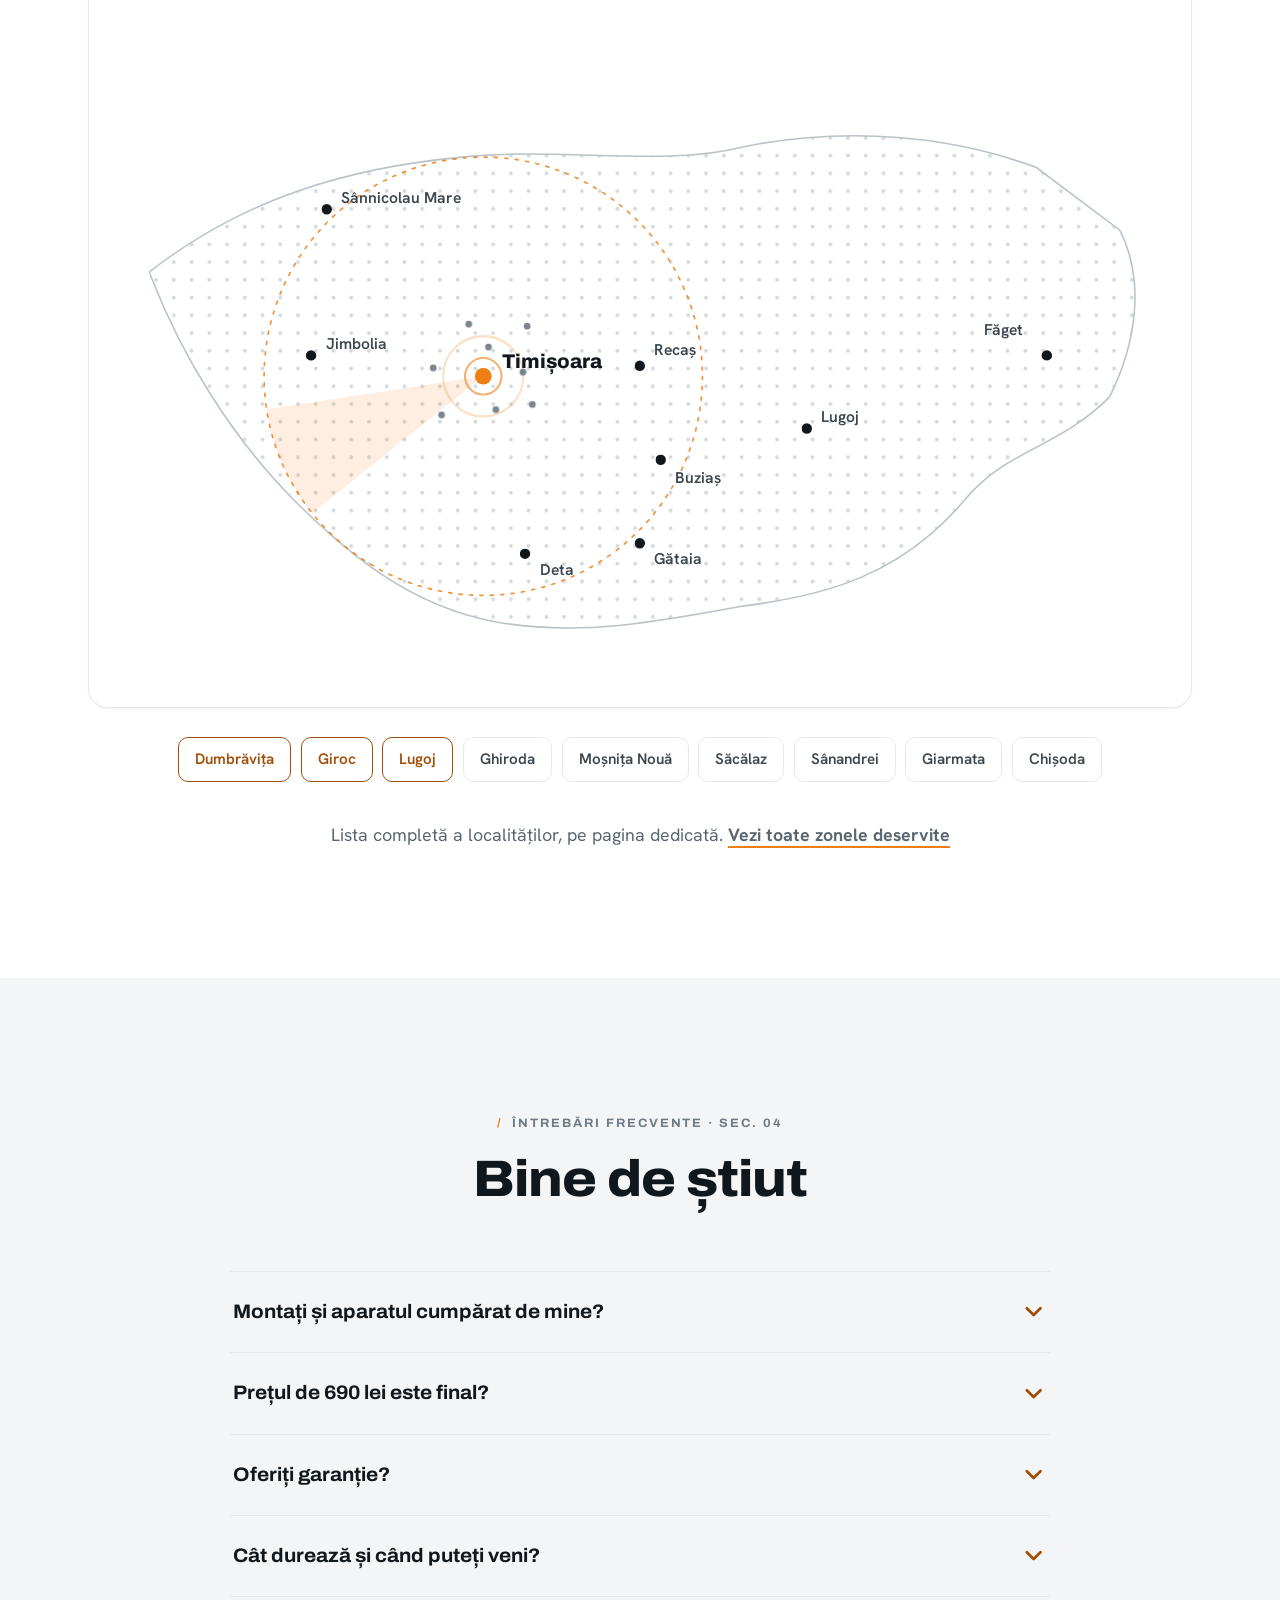
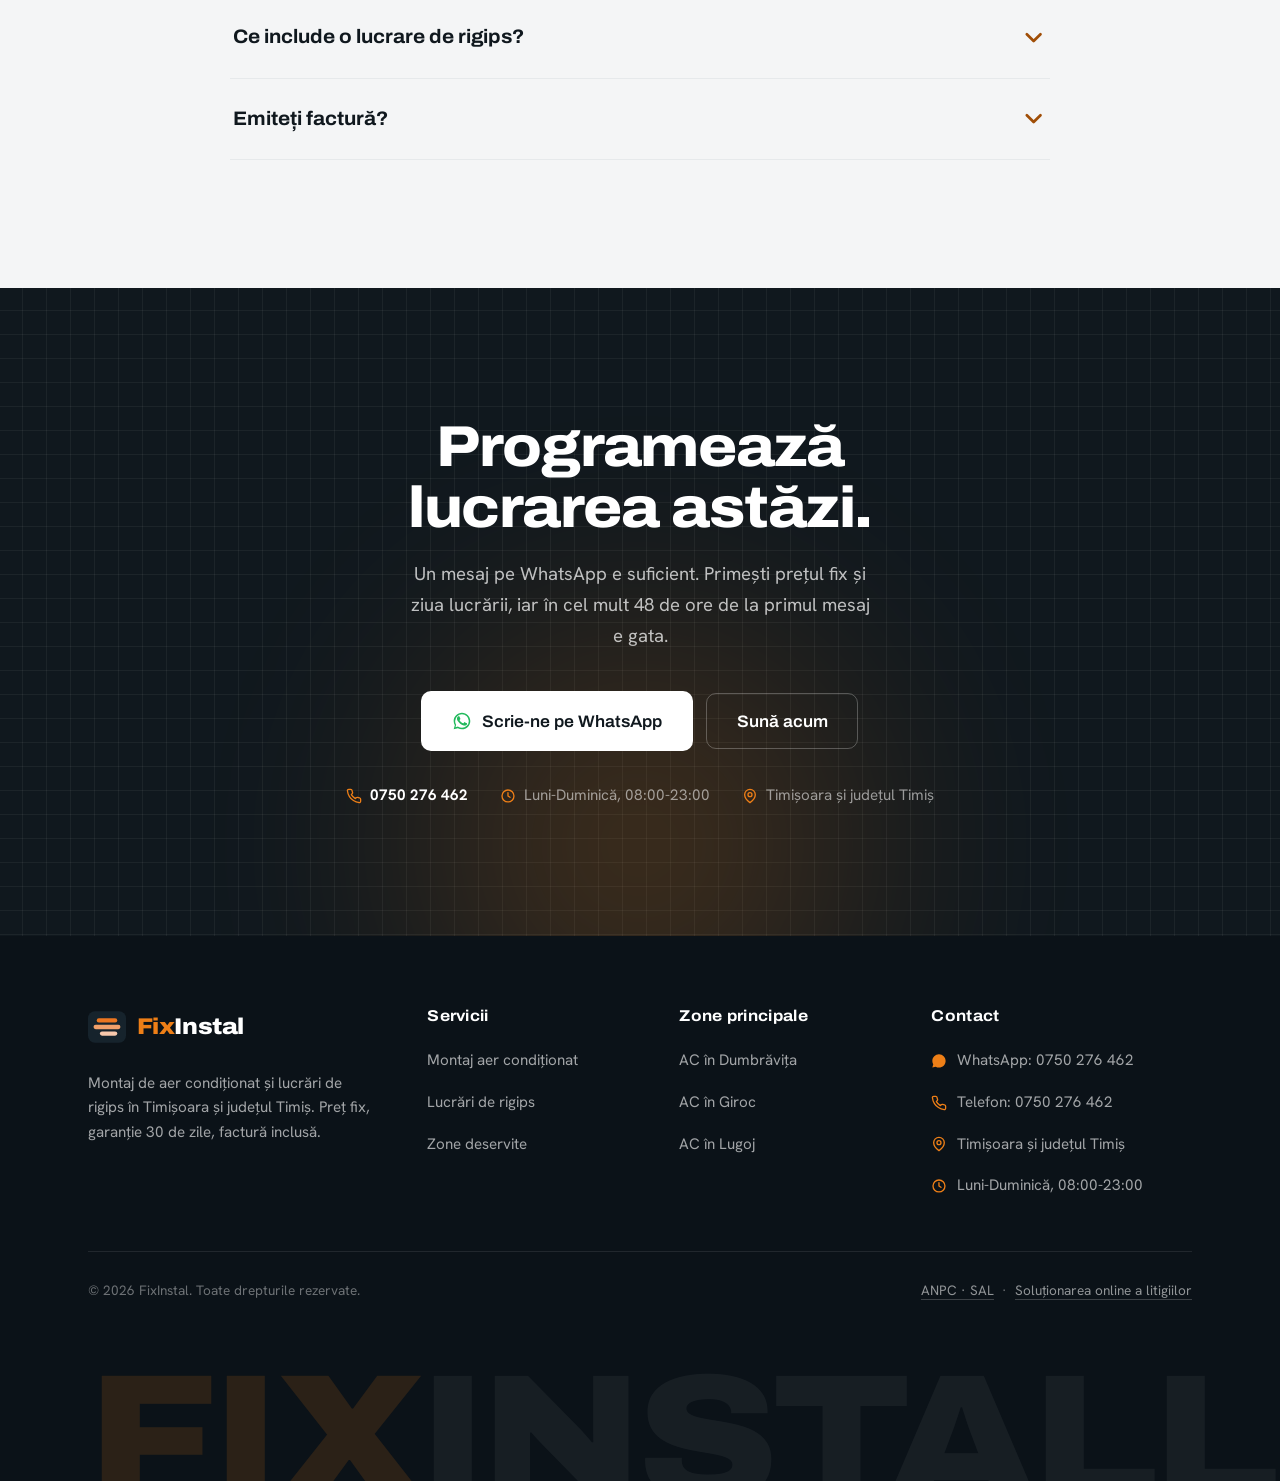
==== commit d243ab9f: "Actualizează prețul de la 990 la 690 lei pe tot site-ul George a redus prețul manoperei de montaj AC" ====
--- a/index.html
+++ b/index.html
@@ -4,7 +4,7 @@
 <meta charset="utf-8">
 <meta name="viewport" content="width=device-width, initial-scale=1">
 <title>FixInstal | Montaj Aer Condiționat și Rigips în Timișoara</title>
-<meta name="description" content="FixInstal montează aer condiționat la preț fix de 990 lei manoperă și execută lucrări de rigips în Timișoara și județul Timiș. Lucrare finalizată în 48 de ore de la primul contact, garanție 30 de zile. Scrie-ne pe WhatsApp.">
+<meta name="description" content="FixInstal montează aer condiționat la preț fix de 690 lei manoperă și execută lucrări de rigips în Timișoara și județul Timiș. Lucrare finalizată în 48 de ore de la primul contact, garanție 30 de zile. Scrie-ne pe WhatsApp.">
 <meta name="theme-color" content="#10181e">
 <link rel="canonical" href="https://fixinstal.com/">
 
@@ -115,7 +115,7 @@
   <div class="specbar">
     <div class="wrap cells">
       <div class="cell"><span class="k">De la primul mesaj</span><span class="v"><span data-count="48">0</span><em>ore</em></span></div>
-      <div class="cell"><span class="k">Manoperă AC, preț final</span><span class="v"><span data-count="990">0</span><em>lei</em></span></div>
+      <div class="cell"><span class="k">Manoperă AC, preț final</span><span class="v"><span data-count="690">0</span><em>lei</em></span></div>
       <div class="cell"><span class="k">Garanție montaj</span><span class="v"><span data-count="30">0</span><em>zile</em></span></div>
       <div class="cell"><span class="k">Program, luni-duminică</span><span class="v">08-23</span></div>
     </div>
@@ -145,7 +145,7 @@
           <li><svg viewBox="0 0 24 24" fill="none" stroke="currentColor" stroke-width="2.4" stroke-linecap="round" stroke-linejoin="round" aria-hidden="true"><path d="M20 6 9 17l-5-5"/></svg>Suport unitate externă, ancorare sigură</li>
           <li><svg viewBox="0 0 24 24" fill="none" stroke="currentColor" stroke-width="2.4" stroke-linecap="round" stroke-linejoin="round" aria-hidden="true"><path d="M20 6 9 17l-5-5"/></svg>Vacuumare, probe de funcționare, curățenie la final</li>
         </ul>
-        <div class="meta-line"><span><b>990 lei</b> manoperă, preț final</span><span><b>48 de ore</b> de la primul contact</span><span><b>30 de zile</b> garanție</span></div>
+        <div class="meta-line"><span><b>690 lei</b> manoperă, preț final</span><span><b>48 de ore</b> de la primul contact</span><span><b>30 de zile</b> garanție</span></div>
         <div class="actions">
           <a class="btn btn--main" href="montaj-aer-conditionat-timisoara.html">Montaj aer condiționat în Timișoara</a>
           <a class="link-more" href="montaj-aer-conditionat-timisoara.html#pret">Vezi ce include prețul <svg viewBox="0 0 24 24" fill="none" stroke="currentColor" stroke-width="2.4" stroke-linecap="round" stroke-linejoin="round" aria-hidden="true"><path d="M5 12h14M13 6l6 6-6 6"/></svg></a>
@@ -205,7 +205,7 @@
       <span class="tag rv">Preț corect · sec. 02</span>
       <h2 class="h-section rv" style="margin-top:1.25rem">Prețul îl afli la început. Nu la final.</h2>
       <p class="lede rv" style="margin-top:1.4rem">Nu lucrăm cu prețuri «de la». Suma pe care o vezi este suma de pe factură.</p>
-      <p class="rv" style="margin-top:1.2rem;color:var(--slate);max-width:46ch">La cei 990 lei ai manopera completă a montajului standard: carotare, montajul traseului, vacuumare, punere în funcțiune și curățenie. Separat rămân doar materialele — kitul de instalare și suportul unității externe — cotate în funcție de aparat și comunicate tot dinainte.</p>
+      <p class="rv" style="margin-top:1.2rem;color:var(--slate);max-width:46ch">La cei 690 lei ai manopera completă a montajului standard: carotare, montajul traseului, vacuumare, punere în funcțiune și curățenie. Separat rămân doar materialele — kitul de instalare și suportul unității externe — cotate în funcție de aparat și comunicate tot dinainte.</p>
       <div class="rv" style="margin-top:1.6rem"><span class="guarantee-chip"><svg viewBox="0 0 24 24" fill="none" stroke="currentColor" stroke-width="2.2" stroke-linecap="round" stroke-linejoin="round" aria-hidden="true"><path d="M12 2 4 5v6c0 5 3.4 8.5 8 11 4.6-2.5 8-6 8-11V5z"/><path d="m9 12 2 2 4-4"/></svg>Garanție 30 de zile și factură, incluse</span></div>
       <div class="rv" style="margin-top:1.8rem">
         <a class="btn btn--main" href="https://wa.me/40750276462?text=Bun%C4%83%20ziua%21%20A%C8%99%20dori%20un%20montaj%20de%20aer%20condi%C8%9Bionat%20la%20pre%C8%9B%20fix." target="_blank" rel="noopener">
@@ -223,7 +223,7 @@
         <div class="si"><span class="no">03</span><span><b>Vacuumare cu pompă de vid</b><span>Instalația e vidată corect înainte de pornire, nu doar «aerisită»</span></span></div>
         <div class="si"><span class="no">04</span><span><b>Punere în funcțiune și probe</b><span>Testăm pe răcire și încălzire, verificăm scurgerea de condens</span></span></div>
         <div class="si"><span class="no">05</span><span><b>Curățenie, factură, garanție</b><span>Spațiul rămâne curat, actele rămân la tine</span></span></div>
-        <div class="si total"><span class="no">Σ</span><span><span class="amount num-tab">990 lei <small>manoperă completă · preț final</small></span></span></div>
+        <div class="si total"><span class="no">Σ</span><span><span class="amount num-tab">690 lei <small>manoperă completă · preț final</small></span></span></div>
       </div>
       <p class="price-note"><b>Kitul de instalare</b> (traseu din cupru izolat, cablu, furtun de condens) <b>și suportul</b> unității externe se cotează separat, în funcție de aparat, și le afli înainte de montaj. Situațiile speciale, precum un traseu mult peste cel standard, se anunță cu preț cu tot, niciodată la final. <a class="text-link" href="montaj-aer-conditionat-timisoara.html#pret">Detalii complete despre preț</a></p>
     </div>
@@ -312,11 +312,11 @@
     <div class="faq-list">
       <details class="faq rv">
         <summary>Montați și aparatul cumpărat de mine?<svg class="chev" viewBox="0 0 24 24" fill="none" stroke="currentColor" stroke-width="2.4" stroke-linecap="round" stroke-linejoin="round" aria-hidden="true"><path d="m6 9 6 6 6-6"/></svg></summary>
-        <div class="ans"><p>Da. Cei 990 lei sunt manopera, așa că montăm aparatul tău split indiferent de unde l-ai cumpărat. Montajul făcut de o firmă, cu factură, îți păstrează și garanția producătorului pentru aparat.</p></div>
-      </details>
-      <details class="faq rv">
-        <summary>Prețul de 990 lei este final?<svg class="chev" viewBox="0 0 24 24" fill="none" stroke="currentColor" stroke-width="2.4" stroke-linecap="round" stroke-linejoin="round" aria-hidden="true"><path d="m6 9 6 6 6-6"/></svg></summary>
-        <div class="ans"><p>Da. Pentru un montaj standard, 990 lei acoperă toată manopera, cu factură și garanție incluse. Dacă situația e specială, de exemplu un traseu mult peste cel standard sau un acces dificil, afli prețul actualizat înainte să începem, nu la final.</p></div>
+        <div class="ans"><p>Da. Cei 690 lei sunt manopera, așa că montăm aparatul tău split indiferent de unde l-ai cumpărat. Montajul făcut de o firmă, cu factură, îți păstrează și garanția producătorului pentru aparat.</p></div>
+      </details>
+      <details class="faq rv">
+        <summary>Prețul de 690 lei este final?<svg class="chev" viewBox="0 0 24 24" fill="none" stroke="currentColor" stroke-width="2.4" stroke-linecap="round" stroke-linejoin="round" aria-hidden="true"><path d="m6 9 6 6 6-6"/></svg></summary>
+        <div class="ans"><p>Da. Pentru un montaj standard, 690 lei acoperă toată manopera, cu factură și garanție incluse. Dacă situația e specială, de exemplu un traseu mult peste cel standard sau un acces dificil, afli prețul actualizat înainte să începem, nu la final.</p></div>
       </details>
       <details class="faq rv">
         <summary>Oferiți garanție?<svg class="chev" viewBox="0 0 24 24" fill="none" stroke="currentColor" stroke-width="2.4" stroke-linecap="round" stroke-linejoin="round" aria-hidden="true"><path d="m6 9 6 6 6-6"/></svg></summary>
@@ -441,7 +441,7 @@
       "serviceType":"Montaj aer condiționat",
       "provider":{"@id":"https://fixinstal.com/#business"},
       "areaServed":{"@type":"AdministrativeArea","name":"Județul Timiș, România"},
-      "offers":{"@type":"Offer","price":"990","priceCurrency":"RON","description":"Manoperă montaj complet la preț fix. Kitul de instalare și suportul se cotează separat. Garanție 30 de zile"}
+      "offers":{"@type":"Offer","price":"690","priceCurrency":"RON","description":"Manoperă montaj complet la preț fix. Kitul de instalare și suportul se cotează separat. Garanție 30 de zile"}
     },
     {
       "@type":"Service",
